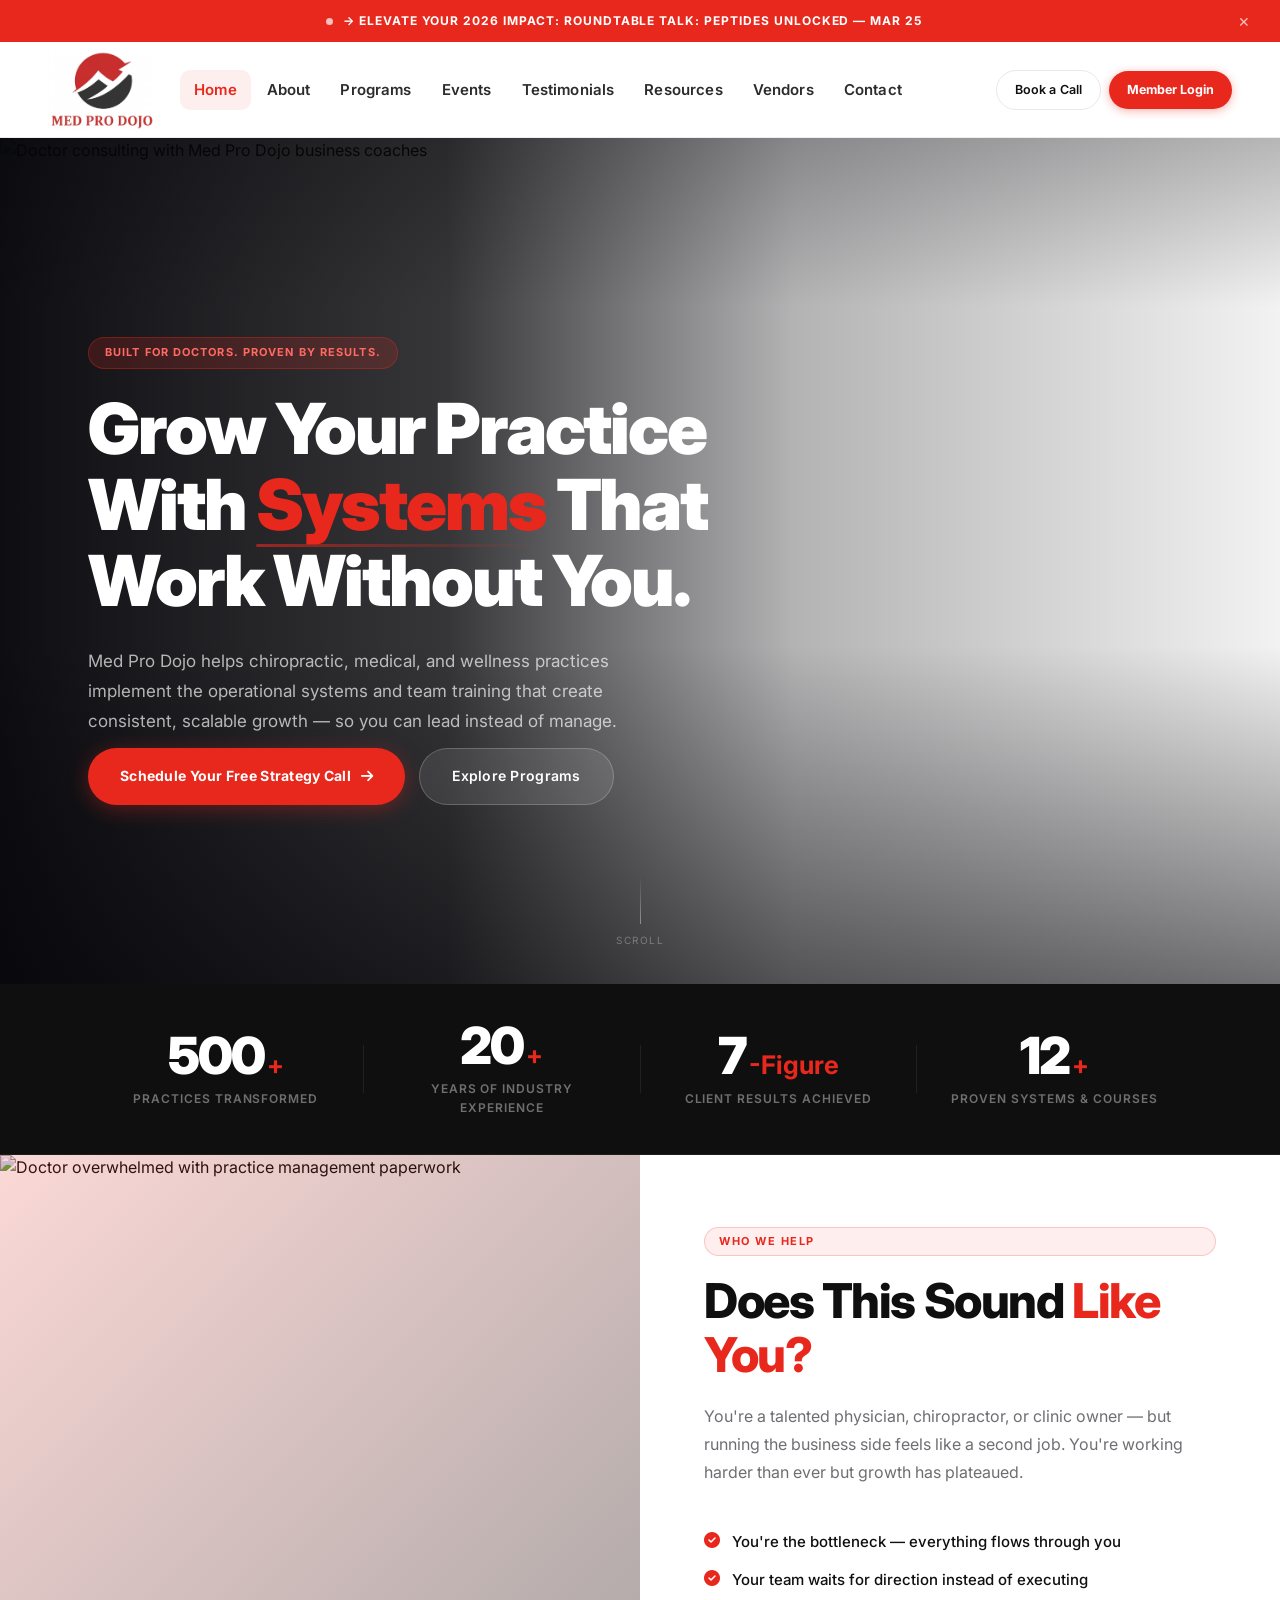
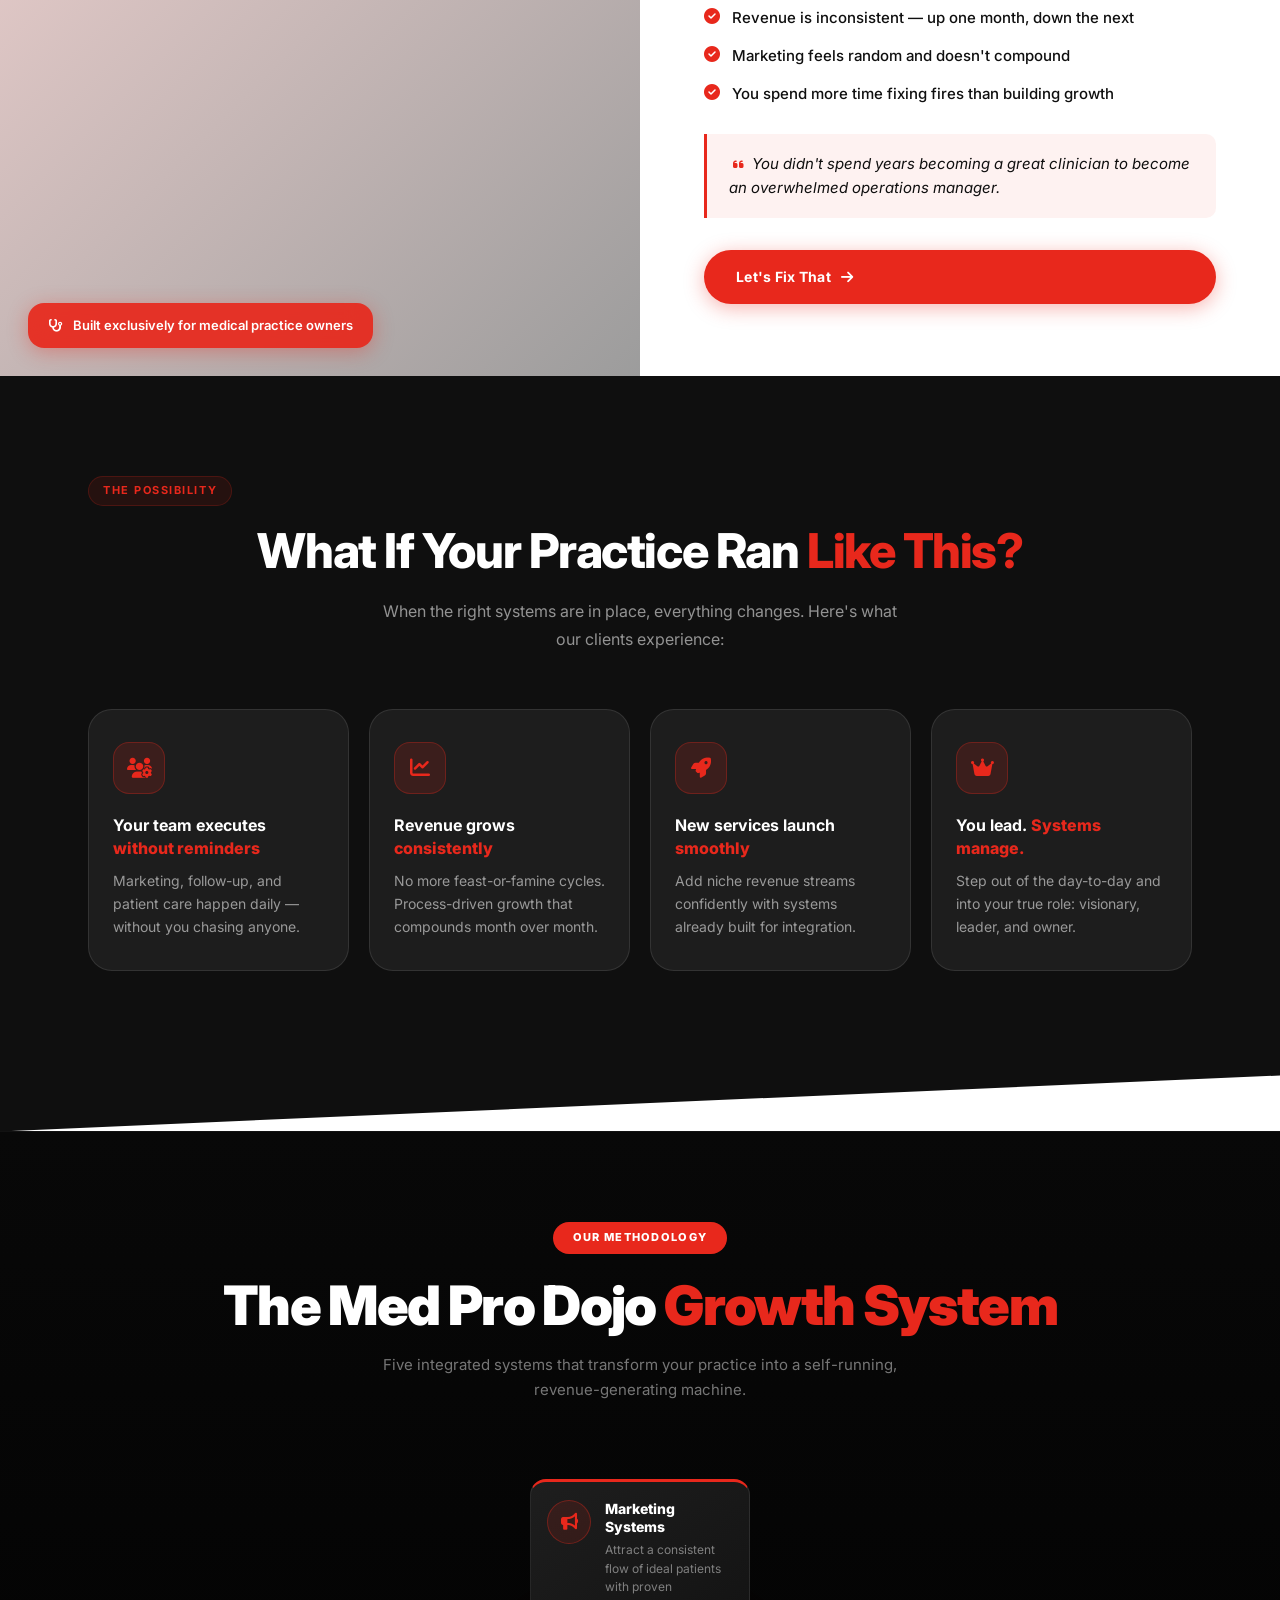
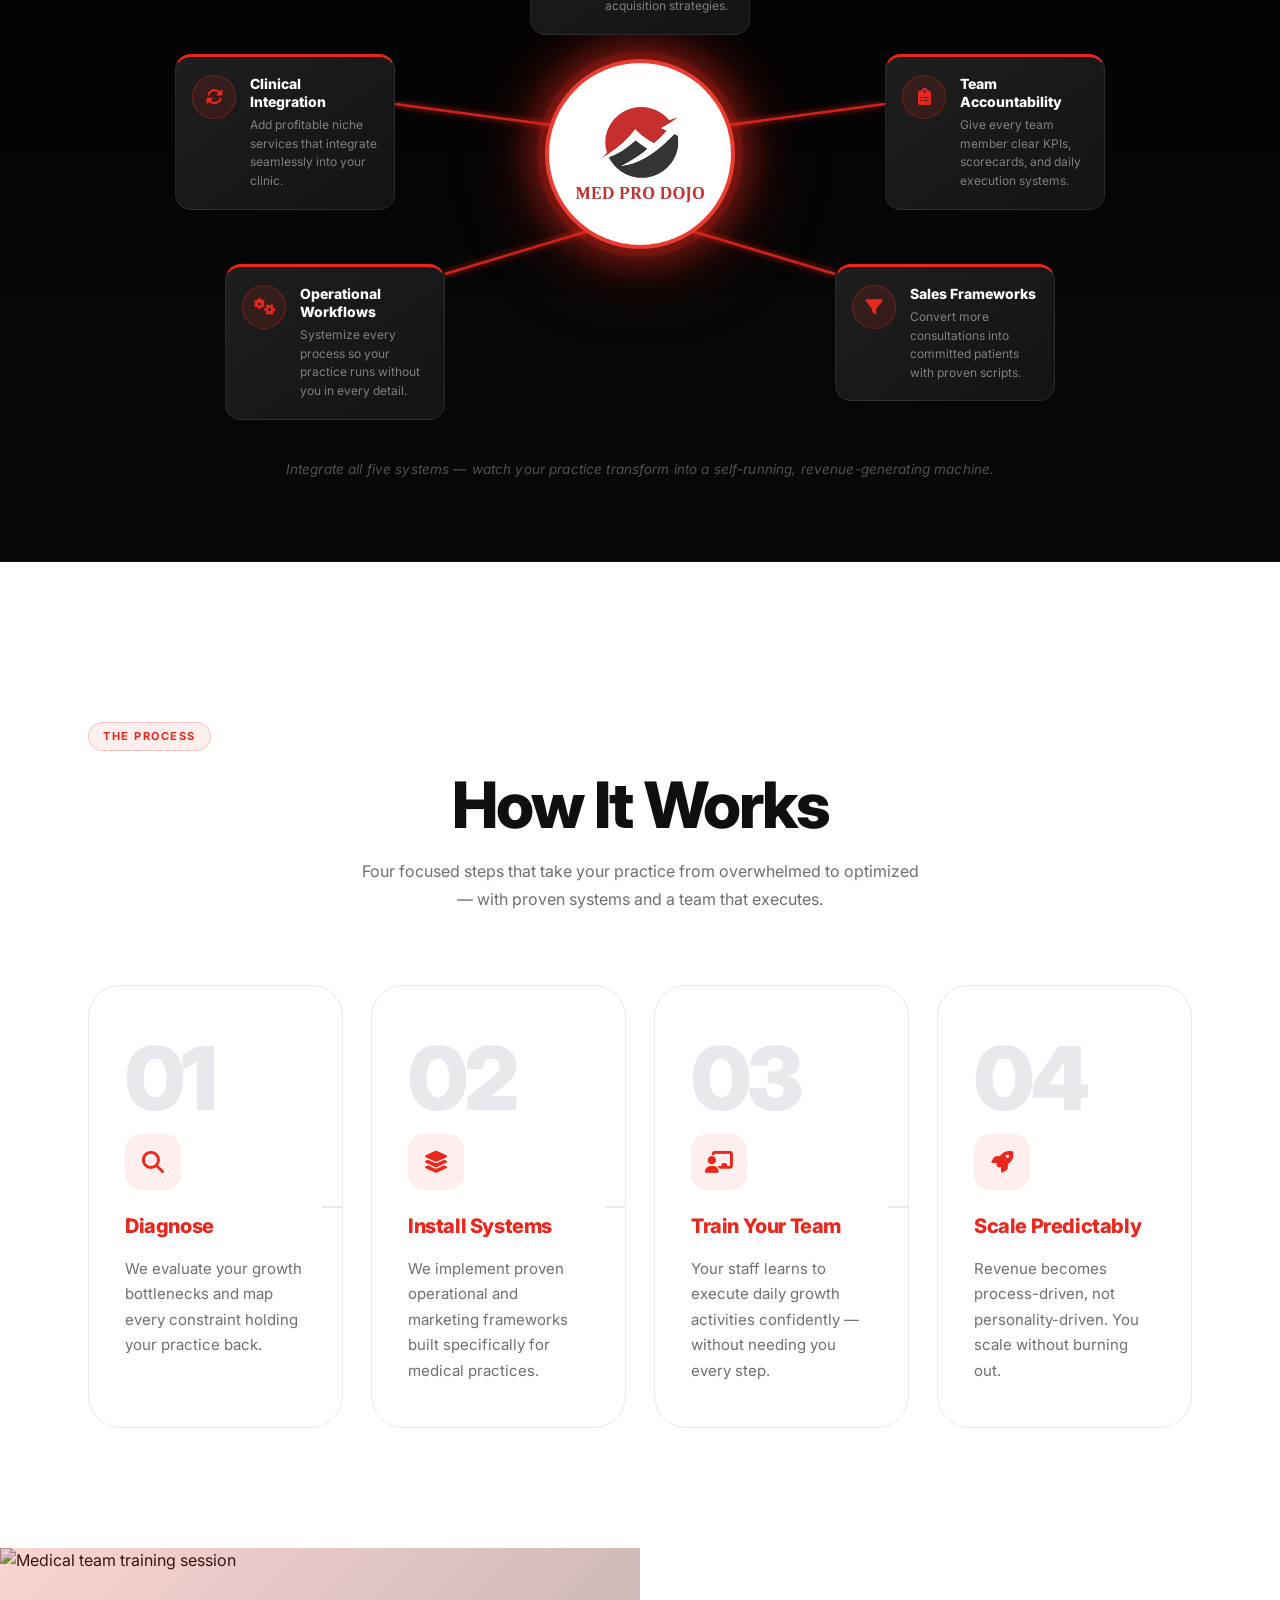
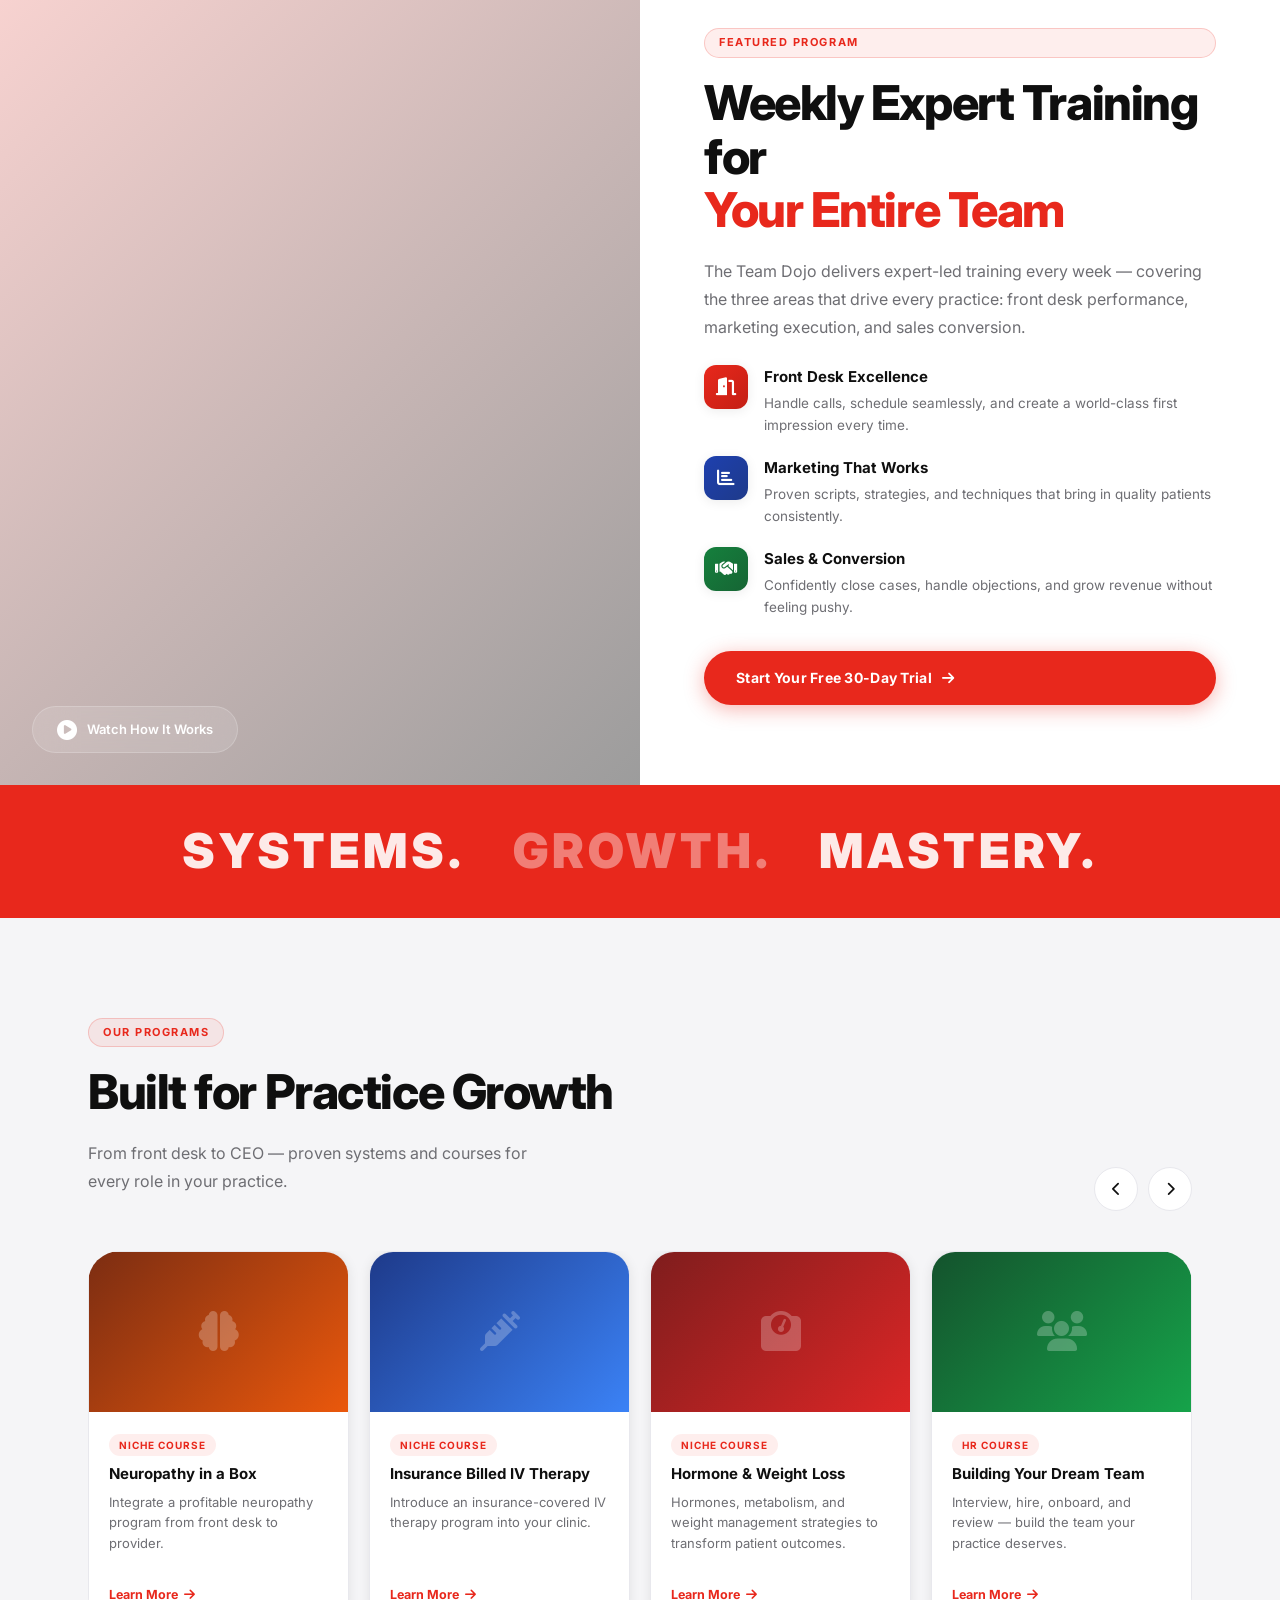
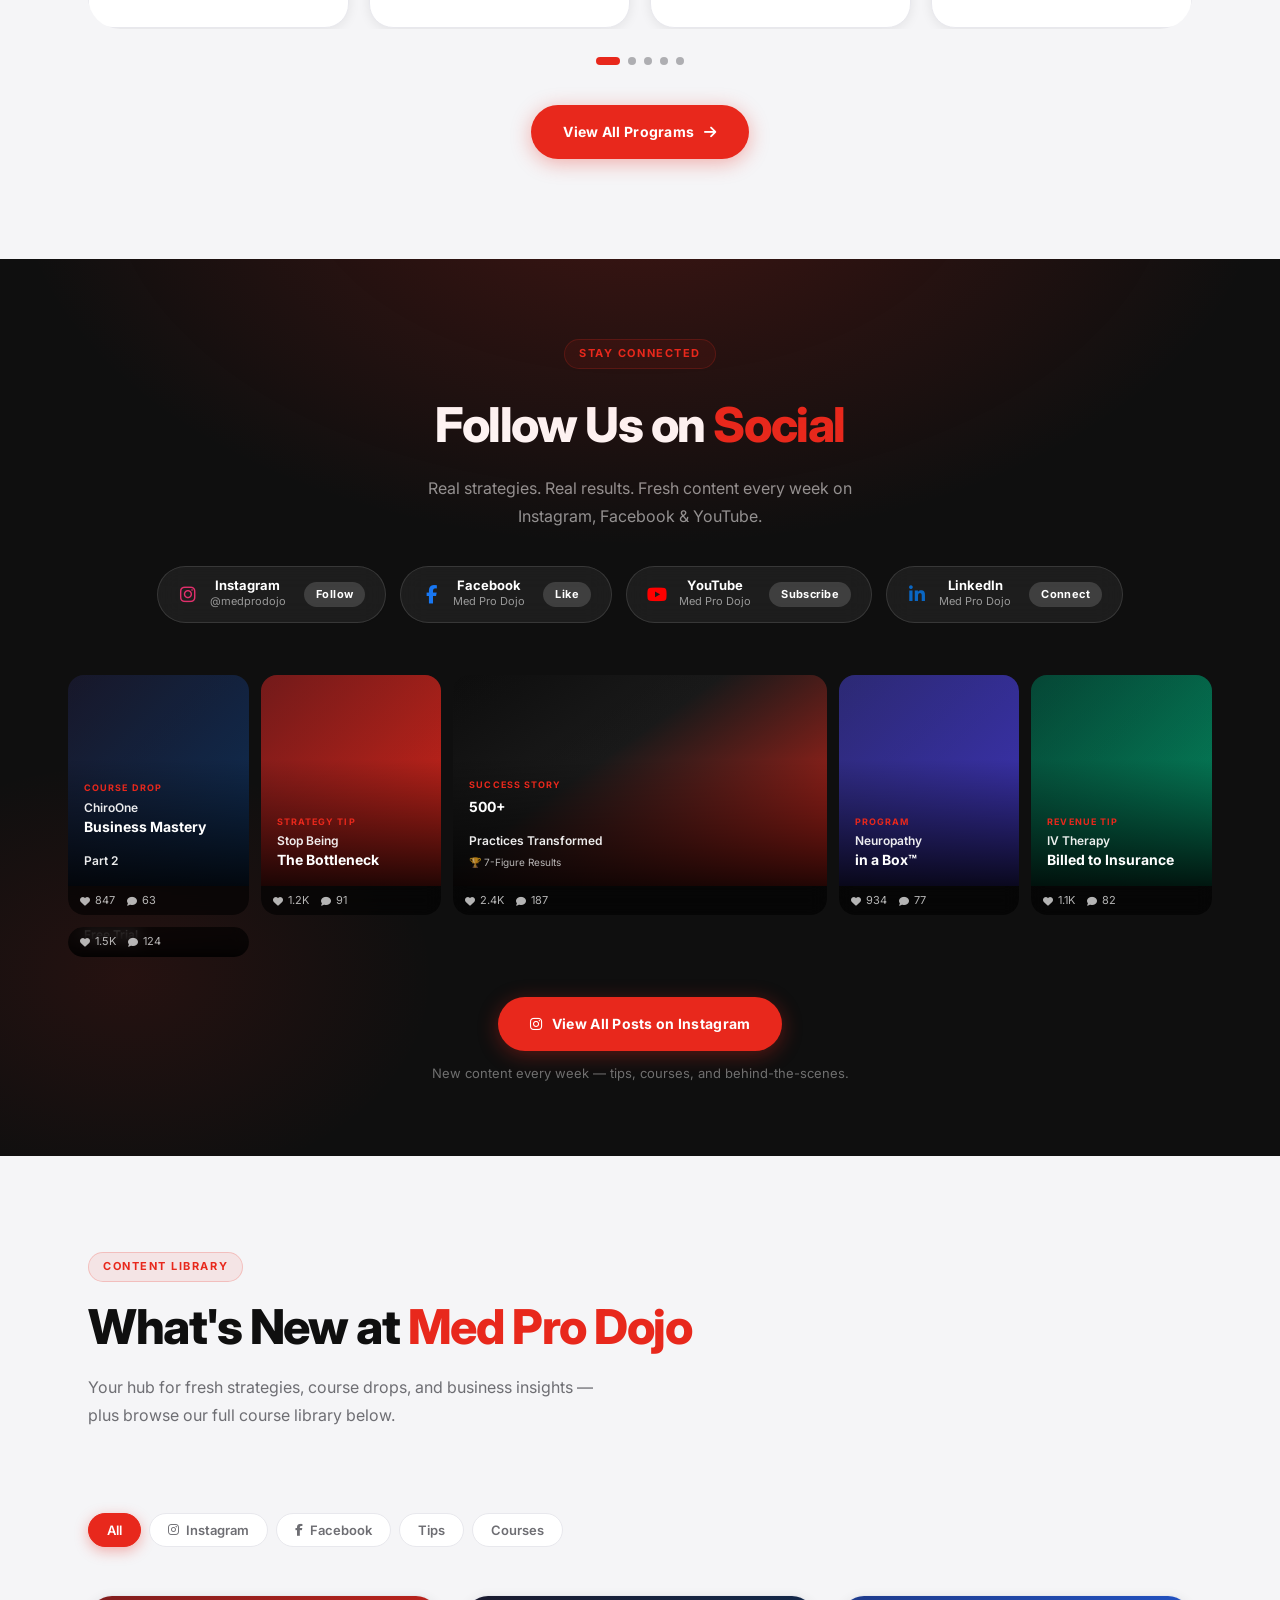
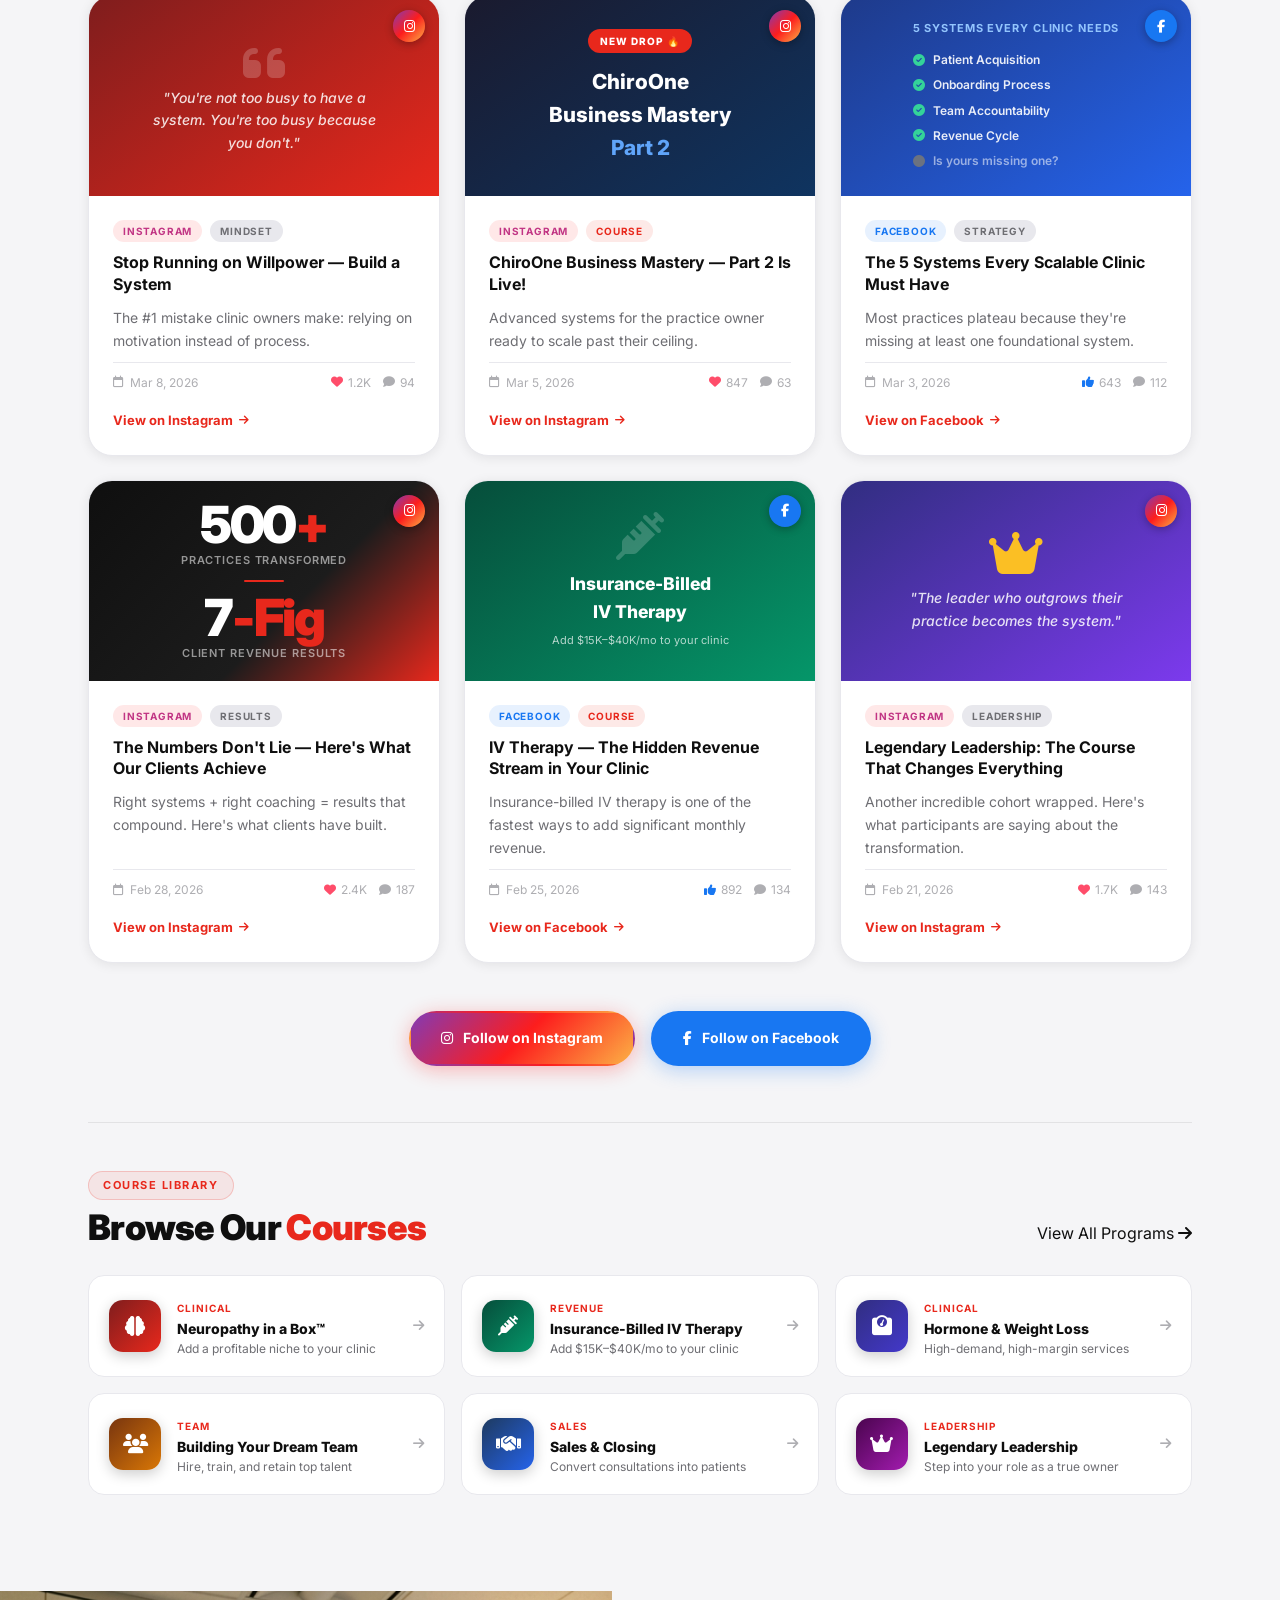
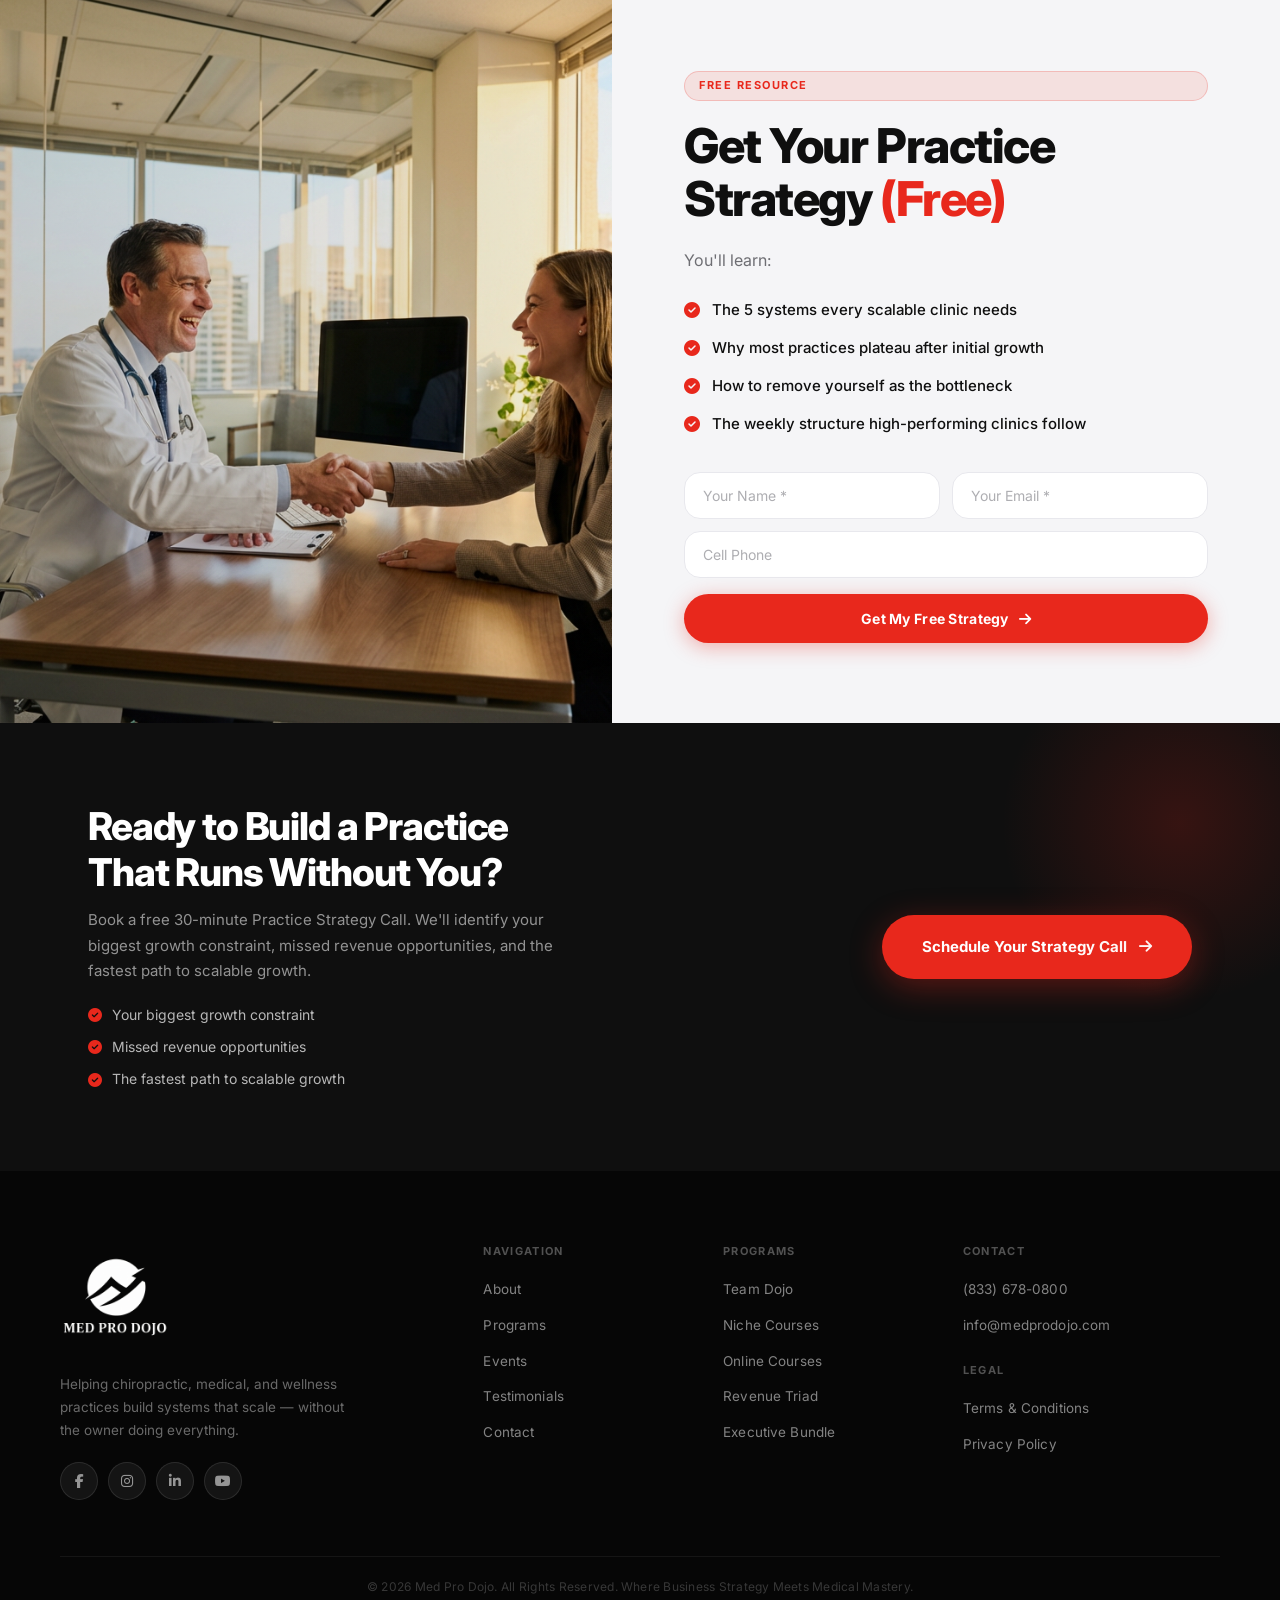
==== index.html @ c035f6b8 "Add files via upload" ====
<!DOCTYPE html>
<html lang="en">
<head>
  <meta charset="UTF-8" />
  <meta name="viewport" content="width=device-width, initial-scale=1.0" />
  <title>Med Pro Dojo — Where Business Strategy Meets Medical Mastery</title>
  <link rel="stylesheet" href="css/style.css" />
  <link rel="preconnect" href="https://fonts.googleapis.com" />
  <link rel="preconnect" href="https://fonts.gstatic.com" crossorigin />
  <link href="https://fonts.googleapis.com/css2?family=Inter:ital,wght@0,300;0,400;0,500;0,600;0,700;0,800;0,900;1,400&display=swap" rel="stylesheet" />
  <link rel="stylesheet" href="https://cdn.jsdelivr.net/npm/@fortawesome/fontawesome-free@6.5.0/css/all.min.css" />
</head>
<body>

  <!-- ANNOUNCEMENT BAR -->
  <div class="announce-bar" id="announceBar">
    <div class="announce-inner">
      <span class="announce-dot"></span>
      <a href="events.html">→ ELEVATE YOUR 2026 IMPACT: ROUNDTABLE TALK: PEPTIDES UNLOCKED — MAR 25</a>
    </div>
    <button class="announce-close" id="announceClose">✕</button>
  </div>

  <!-- NAVBAR -->
  <nav class="navbar" id="navbar">
    <div class="nav-wrap">
      <a href="index.html" class="nav-logo">
        <img src="images/logo-official.png" alt="Med Pro Dojo" class="logo-img-nav" />
      </a>
      <div class="nav-links" id="navLinks">
        <a href="index.html" class="nav-link active">Home</a>
        <a href="about.html" class="nav-link">About</a>
        <a href="programs.html" class="nav-link">Programs</a>
        <a href="events.html" class="nav-link">Events</a>
        <a href="testimonials.html" class="nav-link">Testimonials</a>
        <a href="resources.html" class="nav-link">Resources</a>
        <a href="vendors.html" class="nav-link">Vendors</a>
        <a href="contact.html" class="nav-link">Contact</a>
      </div>
      <div class="nav-ctas">
        <a href="contact.html" class="nav-btn-ghost">Book a Call</a>
        <a href="#member-login" class="nav-btn-red">Member Login</a>
        <button class="burger" id="burger"><span></span><span></span><span></span></button>
      </div>
    </div>
  </nav>

  <!-- ═══════════════════════════════════════
       1. HERO
  ════════════════════════════════════════ -->
  <section class="hero" id="hero">
    <div class="hero-media">
      <img src="images/hero-final-v1.jpg" alt="Doctor consulting with Med Pro Dojo business coaches" class="hero-img" />
      <div class="hero-tint"></div>
    </div>
    <div class="hero-body">
      <div class="hero-eyebrow">
        <span class="pill pill-red">Built for Doctors. Proven by Results.</span>
      </div>
      <h1 class="hero-h1">
        Grow Your Practice<br />
        With <span class="hero-stroke">Systems</span> That<br />
        Work Without You.
      </h1>
      <p class="hero-sub">
        Med Pro Dojo helps chiropractic, medical, and wellness practices implement the operational systems and team training that create consistent, scalable growth — so you can lead instead of manage.
      </p>
      <div class="hero-actions">
        <a href="contact.html" class="btn-primary-lg">Schedule Your Free Strategy Call <i class="fas fa-arrow-right"></i></a>
        <a href="programs.html" class="btn-ghost-lg">Explore Programs</a>
      </div>
    </div>
    <div class="hero-scroll"><div class="scroll-line"></div><span>Scroll</span></div>
  </section>

  <!-- ═══════════════════════════════════════
       2. STATS STRIP
  ════════════════════════════════════════ -->
  <div class="stats-strip">
    <div class="stats-inner">
      <div class="stat-item">
        <div class="stat-top"><span class="stat-num" data-count="500">0</span><span class="stat-plus">+</span></div>
        <span class="stat-label">Practices Transformed</span>
      </div>
      <div class="stat-divider"></div>
      <div class="stat-item">
        <div class="stat-top"><span class="stat-num" data-count="20">0</span><span class="stat-plus">+</span></div>
        <span class="stat-label">Years of Industry Experience</span>
      </div>
      <div class="stat-divider"></div>
      <div class="stat-item">
        <div class="stat-top"><span class="stat-num" data-count="7">0</span><span class="stat-plus">-Figure</span></div>
        <span class="stat-label">Client Results Achieved</span>
      </div>
      <div class="stat-divider"></div>
      <div class="stat-item">
        <div class="stat-top"><span class="stat-num" data-count="12">0</span><span class="stat-plus">+</span></div>
        <span class="stat-label">Proven Systems &amp; Courses</span>
      </div>
    </div>
  </div>

  <!-- ═══════════════════════════════════════
       3. WHO WE HELP — split image intro
  ════════════════════════════════════════ -->
  <section class="who-section" id="who">
    <div class="who-img">
      <img src="images/pain-points.jpg" alt="Doctor overwhelmed with practice management paperwork" />
      <div class="who-img-overlay"></div>
      <div class="who-img-badge reveal">
        <i class="fas fa-stethoscope"></i>
        <span>Built exclusively for medical practice owners</span>
      </div>
    </div>
    <div class="who-body">
      <div class="section-label dark">Who We Help</div>
      <h2 class="section-h2 text-dark">Does This Sound <span class="text-red">Like You?</span></h2>
      <p class="section-p text-gray">You're a talented physician, chiropractor, or clinic owner — but running the business side feels like a second job. You're working harder than ever but growth has plateaued.</p>

      <div class="who-checks">
        <div class="who-check reveal"><i class="fas fa-check-circle"></i><span>You're the bottleneck — everything flows through you</span></div>
        <div class="who-check reveal" style="--delay:.06s"><i class="fas fa-check-circle"></i><span>Your team waits for direction instead of executing</span></div>
        <div class="who-check reveal" style="--delay:.12s"><i class="fas fa-check-circle"></i><span>Revenue is inconsistent — up one month, down the next</span></div>
        <div class="who-check reveal" style="--delay:.18s"><i class="fas fa-check-circle"></i><span>Marketing feels random and doesn't compound</span></div>
        <div class="who-check reveal" style="--delay:.24s"><i class="fas fa-check-circle"></i><span>You spend more time fixing fires than building growth</span></div>
      </div>

      <div class="who-statement reveal" style="--delay:.3s">
        <i class="fas fa-quote-left"></i>
        You didn't spend years becoming a great clinician to become an overwhelmed operations manager.
      </div>

      <a href="contact.html" class="btn-primary-lg" style="margin-top:32px;display:inline-flex;">Let's Fix That <i class="fas fa-arrow-right"></i></a>
    </div>
  </section>

  <!-- ═══════════════════════════════════════
       4. IMAGINE IF — possibility
  ════════════════════════════════════════ -->
  <section class="section-dark angle-bottom" id="imagine">
    <div class="container">
      <div class="section-label">The Possibility</div>
      <h2 class="section-h2 text-white center-text">What If Your Practice Ran <span class="text-red">Like This?</span></h2>
      <p class="section-p text-muted center-text" style="max-width:540px;margin:0 auto 56px;">When the right systems are in place, everything changes. Here's what our clients experience:</p>

      <div class="imagine-grid">
        <div class="imagine-card reveal">
          <div class="imagine-card-icon"><i class="fas fa-users-cog"></i></div>
          <h3>Your team executes <strong>without reminders</strong></h3>
          <p>Marketing, follow-up, and patient care happen daily — without you chasing anyone.</p>
        </div>
        <div class="imagine-card reveal" style="--delay:.08s">
          <div class="imagine-card-icon"><i class="fas fa-chart-line"></i></div>
          <h3>Revenue grows <strong>consistently</strong></h3>
          <p>No more feast-or-famine cycles. Process-driven growth that compounds month over month.</p>
        </div>
        <div class="imagine-card reveal" style="--delay:.16s">
          <div class="imagine-card-icon"><i class="fas fa-rocket"></i></div>
          <h3>New services launch <strong>smoothly</strong></h3>
          <p>Add niche revenue streams confidently with systems already built for integration.</p>
        </div>
        <div class="imagine-card reveal" style="--delay:.24s">
          <div class="imagine-card-icon"><i class="fas fa-crown"></i></div>
          <h3>You lead. <strong>Systems manage.</strong></h3>
          <p>Step out of the day-to-day and into your true role: visionary, leader, and owner.</p>
        </div>
      </div>
    </div>
  </section>

  <!-- ═══════════════════════════════════════
       5. GROWTH SYSTEM — hub & spoke
  ════════════════════════════════════════ -->
  <section class="gsd-section" id="growth">
    <div class="container">

      <!-- Header -->
      <div class="gsd-header">
        <span class="gsd-badge">OUR METHODOLOGY</span>
        <h2 class="gsd-title">The Med Pro Dojo <span class="gsd-title-red">Growth System</span></h2>
        <p class="gsd-subtitle">Five integrated systems that transform your practice into a self-running, revenue-generating machine.</p>
      </div>

      <!-- Diagram -->
      <div class="gsd-diagram">

        <!-- SVG lines layer — drawn first so cards appear on top -->
        <svg class="gsd-lines" viewBox="0 0 900 560" preserveAspectRatio="xMidYMid meet" xmlns="http://www.w3.org/2000/svg">
          <defs>
            <filter id="gsd-glow">
              <feGaussianBlur stdDeviation="3" result="blur"/>
              <feMerge><feMergeNode in="blur"/><feMergeNode in="SourceGraphic"/></feMerge>
            </filter>
          </defs>
          <!--
            Hub center: (450, 295)  [hub top=200, size=190, center=200+95=295]
            Card centers (left+110, top+50):
              TOP:        340+110=450,  20+50=70   → top edge ≈ y=120
              LEFT:       -15+110=95,  195+50=245  → right edge ≈ x=205
              RIGHT:      695+110=805, 195+50=245  → left edge ≈ x=695
              BOT-LEFT:    35+110=145, 405+50=455  → right edge ≈ x=255
              BOT-RIGHT:  645+110=755, 405+50=455  → left edge ≈ x=645
          -->
          <!-- hub → top (from hub top edge to card bottom edge) -->
          <line x1="450" y1="200" x2="450" y2="120"  stroke="#E8281C" stroke-width="2.5" filter="url(#gsd-glow)" opacity="0.9"/>
          <!-- hub → left -->
          <line x1="390" y1="270" x2="205" y2="245" stroke="#E8281C" stroke-width="2.5" filter="url(#gsd-glow)" opacity="0.9"/>
          <!-- hub → right -->
          <line x1="510" y1="270" x2="695" y2="245" stroke="#E8281C" stroke-width="2.5" filter="url(#gsd-glow)" opacity="0.9"/>
          <!-- hub → bot-left -->
          <line x1="405" y1="370" x2="255" y2="415" stroke="#E8281C" stroke-width="2.5" filter="url(#gsd-glow)" opacity="0.9"/>
          <!-- hub → bot-right -->
          <line x1="495" y1="370" x2="645" y2="415" stroke="#E8281C" stroke-width="2.5" filter="url(#gsd-glow)" opacity="0.9"/>
        </svg>

        <!-- CENTER HUB -->
        <div class="gsd-hub">
          <div class="gsd-hub-outer-glow"></div>
          <div class="gsd-hub-ring"></div>
          <div class="gsd-hub-inner">
            <img src="images/logo-official.png" alt="Med Pro Dojo" class="gsd-hub-logo" />
          </div>
        </div>

        <!-- TOP — Marketing Systems -->
        <div class="gsd-card gsd-card--top">
          <div class="gsd-card-icon"><i class="fas fa-bullhorn"></i></div>
          <div class="gsd-card-text">
            <strong>Marketing Systems</strong>
            <p>Attract a consistent flow of ideal patients with proven acquisition strategies.</p>
          </div>
        </div>

        <!-- LEFT — Clinical Integration -->
        <div class="gsd-card gsd-card--left">
          <div class="gsd-card-icon"><i class="fas fa-sync-alt"></i></div>
          <div class="gsd-card-text">
            <strong>Clinical Integration</strong>
            <p>Add profitable niche services that integrate seamlessly into your clinic.</p>
          </div>
        </div>

        <!-- RIGHT — Team Accountability -->
        <div class="gsd-card gsd-card--right">
          <div class="gsd-card-icon"><i class="fas fa-clipboard-list"></i></div>
          <div class="gsd-card-text">
            <strong>Team Accountability</strong>
            <p>Give every team member clear KPIs, scorecards, and daily execution systems.</p>
          </div>
        </div>

        <!-- BOTTOM-LEFT — Operational Workflows -->
        <div class="gsd-card gsd-card--bot-left">
          <div class="gsd-card-icon"><i class="fas fa-cogs"></i></div>
          <div class="gsd-card-text">
            <strong>Operational Workflows</strong>
            <p>Systemize every process so your practice runs without you in every detail.</p>
          </div>
        </div>

        <!-- BOTTOM-RIGHT — Sales Frameworks -->
        <div class="gsd-card gsd-card--bot-right">
          <div class="gsd-card-icon"><i class="fas fa-filter"></i></div>
          <div class="gsd-card-text">
            <strong>Sales Frameworks</strong>
            <p>Convert more consultations into committed patients with proven scripts.</p>
          </div>
        </div>

      </div><!-- /.gsd-diagram -->

      <p class="gsd-footnote"><em>Integrate all five systems — watch your practice transform into a self-running, revenue-generating machine.</em></p>

    </div>
  </section>

  <!-- ═══════════════════════════════════════
       6. HOW IT WORKS — 4 steps
  ════════════════════════════════════════ -->
  <section class="section-white angle-top" id="how">
    <div class="container">
      <div class="section-label dark center-text">The Process</div>
      <h2 class="section-h2 text-dark center-text" style="font-size:clamp(2.8rem,5vw,4rem);margin-bottom:16px;">How It Works</h2>
      <p class="section-p text-gray center-text" style="max-width:560px;margin:0 auto 72px;">Four focused steps that take your practice from overwhelmed to optimized — with proven systems and a team that executes.</p>
      <div class="steps-row">
        <div class="step-card reveal">
          <div class="step-num">01</div>
          <div class="step-icon"><i class="fas fa-search"></i></div>
          <h3><span class="text-red">Diagnose</span></h3>
          <p>We evaluate your growth bottlenecks and map every constraint holding your practice back.</p>
          <div class="step-line"></div>
        </div>
        <div class="step-card reveal" style="--delay:.1s">
          <div class="step-num">02</div>
          <div class="step-icon"><i class="fas fa-layer-group"></i></div>
          <h3><span class="text-red">Install Systems</span></h3>
          <p>We implement proven operational and marketing frameworks built specifically for medical practices.</p>
          <div class="step-line"></div>
        </div>
        <div class="step-card reveal" style="--delay:.2s">
          <div class="step-num">03</div>
          <div class="step-icon"><i class="fas fa-chalkboard-teacher"></i></div>
          <h3><span class="text-red">Train Your Team</span></h3>
          <p>Your staff learns to execute daily growth activities confidently — without needing you every step.</p>
          <div class="step-line"></div>
        </div>
        <div class="step-card reveal" style="--delay:.3s">
          <div class="step-num">04</div>
          <div class="step-icon"><i class="fas fa-rocket"></i></div>
          <h3><span class="text-red">Scale Predictably</span></h3>
          <p>Revenue becomes process-driven, not personality-driven. You scale without burning out.</p>
        </div>
      </div>
    </div>
  </section>

  <!-- ═══════════════════════════════════════
       7. TEAM DOJO — featured program
  ════════════════════════════════════════ -->
  <section class="split-section" id="team-dojo">
    <div class="split-img">
      <img src="https://images.unsplash.com/photo-1588196749597-9ff075ee6b5b?w=900&q=80&auto=format&fit=crop" alt="Medical team training session" />
      <div class="split-img-overlay"></div>
      <div class="split-img-badge">
        <i class="fas fa-play-circle"></i>
        <span>Watch How It Works</span>
      </div>
    </div>
    <div class="split-body">
      <div class="section-label dark">Featured Program</div>
      <h2 class="section-h2 text-dark">Weekly Expert Training for<br /><span class="text-red">Your Entire Team</span></h2>
      <p class="section-p text-gray">The Team Dojo delivers expert-led training every week — covering the three areas that drive every practice: front desk performance, marketing execution, and sales conversion.</p>
      <div class="dojo-features">
        <div class="dojo-feat reveal">
          <div class="dojo-feat-icon" style="background:linear-gradient(135deg,#E8281C,#C41F14)"><i class="fas fa-door-open"></i></div>
          <div><strong>Front Desk Excellence</strong><p>Handle calls, schedule seamlessly, and create a world-class first impression every time.</p></div>
        </div>
        <div class="dojo-feat reveal" style="--delay:.1s">
          <div class="dojo-feat-icon" style="background:linear-gradient(135deg,#1e40af,#1e3a8a)"><i class="fas fa-chart-bar"></i></div>
          <div><strong>Marketing That Works</strong><p>Proven scripts, strategies, and techniques that bring in quality patients consistently.</p></div>
        </div>
        <div class="dojo-feat reveal" style="--delay:.2s">
          <div class="dojo-feat-icon" style="background:linear-gradient(135deg,#15803d,#166534)"><i class="fas fa-handshake"></i></div>
          <div><strong>Sales &amp; Conversion</strong><p>Confidently close cases, handle objections, and grow revenue without feeling pushy.</p></div>
        </div>
      </div>
      <a href="programs.html" class="btn-primary-lg" style="margin-top:32px;display:inline-flex;">Start Your Free 30-Day Trial <i class="fas fa-arrow-right"></i></a>
    </div>
  </section>

  <!-- ═══════════════════════════════════════
       8. BOLD STRIP
  ════════════════════════════════════════ -->
  <div class="bold-strip">
    <div class="bold-strip-inner">
      <span>SYSTEMS.</span><span class="text-red">GROWTH.</span><span>MASTERY.</span>
    </div>
  </div>

  <!-- ═══════════════════════════════════════
       9. COURSE CAROUSEL
  ════════════════════════════════════════ -->
  <section class="section-light" id="courses-preview">
    <div class="container">
      <div class="section-label dark">Our Programs</div>
      <div class="carousel-header">
        <div>
          <h2 class="section-h2 text-dark">Built for Practice Growth</h2>
          <p class="section-p text-gray" style="max-width:480px">From front desk to CEO — proven systems and courses for every role in your practice.</p>
        </div>
        <div class="carousel-nav">
          <button class="carousel-btn" id="carouselPrev"><i class="fas fa-chevron-left"></i></button>
          <button class="carousel-btn" id="carouselNext"><i class="fas fa-chevron-right"></i></button>
        </div>
      </div>
      <div class="carousel-track-wrap">
        <div class="carousel-track" id="carouselTrack">
          <div class="course-slide">
            <div class="cs-img" style="background:linear-gradient(135deg,#7c2d12,#ea580c)"><div class="cs-img-inner"><i class="fas fa-brain"></i></div></div>
            <div class="cs-body"><span class="cs-tag">Niche Course</span><h3>Neuropathy in a Box</h3><p>Integrate a profitable neuropathy program from front desk to provider.</p><a href="programs.html" class="cs-link">Learn More <i class="fas fa-arrow-right"></i></a></div>
          </div>
          <div class="course-slide">
            <div class="cs-img" style="background:linear-gradient(135deg,#1e3a8a,#3b82f6)"><div class="cs-img-inner"><i class="fas fa-syringe"></i></div></div>
            <div class="cs-body"><span class="cs-tag">Niche Course</span><h3>Insurance Billed IV Therapy</h3><p>Introduce an insurance-covered IV therapy program into your clinic.</p><a href="programs.html" class="cs-link">Learn More <i class="fas fa-arrow-right"></i></a></div>
          </div>
          <div class="course-slide">
            <div class="cs-img" style="background:linear-gradient(135deg,#7f1d1d,#dc2626)"><div class="cs-img-inner"><i class="fas fa-weight"></i></div></div>
            <div class="cs-body"><span class="cs-tag">Niche Course</span><h3>Hormone &amp; Weight Loss</h3><p>Hormones, metabolism, and weight management strategies to transform patient outcomes.</p><a href="programs.html" class="cs-link">Learn More <i class="fas fa-arrow-right"></i></a></div>
          </div>
          <div class="course-slide">
            <div class="cs-img" style="background:linear-gradient(135deg,#14532d,#16a34a)"><div class="cs-img-inner"><i class="fas fa-users"></i></div></div>
            <div class="cs-body"><span class="cs-tag">HR Course</span><h3>Building Your Dream Team</h3><p>Interview, hire, onboard, and review — build the team your practice deserves.</p><a href="programs.html" class="cs-link">Learn More <i class="fas fa-arrow-right"></i></a></div>
          </div>
          <div class="course-slide">
            <div class="cs-img" style="background:linear-gradient(135deg,#1e1b4b,#4338ca)"><div class="cs-img-inner"><i class="fas fa-funnel-dollar"></i></div></div>
            <div class="cs-body"><span class="cs-tag">Sales Course</span><h3>Sales &amp; Closing</h3><p>Dialogue scripting, objection handling, and sales psychology for case managers.</p><a href="programs.html" class="cs-link">Learn More <i class="fas fa-arrow-right"></i></a></div>
          </div>
          <div class="course-slide">
            <div class="cs-img" style="background:linear-gradient(135deg,#78350f,#d97706)"><div class="cs-img-inner"><i class="fas fa-bullhorn"></i></div></div>
            <div class="cs-body"><span class="cs-tag">Marketing Course</span><h3>The Marketer's Guide to Success</h3><p>Proven marketing techniques and strategies that go beyond just social media.</p><a href="programs.html" class="cs-link">Learn More <i class="fas fa-arrow-right"></i></a></div>
          </div>
          <div class="course-slide">
            <div class="cs-img" style="background:linear-gradient(135deg,#0f172a,#334155)"><div class="cs-img-inner"><i class="fas fa-crown"></i></div></div>
            <div class="cs-body"><span class="cs-tag">Leadership</span><h3>Legendary Leadership</h3><p>Build strong teams, streamline systems, and grow with next-level leadership skills.</p><a href="programs.html" class="cs-link">Learn More <i class="fas fa-arrow-right"></i></a></div>
          </div>
          <div class="course-slide">
            <div class="cs-img" style="background:linear-gradient(135deg,#065f46,#059669)"><div class="cs-img-inner"><i class="fas fa-file-invoice-dollar"></i></div></div>
            <div class="cs-body"><span class="cs-tag">Management</span><h3>Billing Management</h3><p>Master the revenue cycle, navigate insurance, and stop costly billing mistakes.</p><a href="programs.html" class="cs-link">Learn More <i class="fas fa-arrow-right"></i></a></div>
          </div>
        </div>
      </div>
      <div class="carousel-dots" id="carouselDots"></div>
      <div style="text-align:center;margin-top:40px;">
        <a href="programs.html" class="btn-primary-lg">View All Programs <i class="fas fa-arrow-right"></i></a>
      </div>
    </div>
  </section>

  <!-- ═══════════════════════════════════════
       10. SOCIAL HUB
  ════════════════════════════════════════ -->
  <section class="social-hub" id="social-hub">
    <div class="social-hub-inner">
      <div class="social-hub-head">
        <div class="section-label dark">Stay Connected</div>
        <h2 class="social-hub-title">Follow Us on <span class="text-red">Social</span></h2>
        <p class="social-hub-sub">Real strategies. Real results. Fresh content every week on Instagram, Facebook &amp; YouTube.</p>
        <div class="social-platform-badges">
          <a href="https://www.instagram.com/medprodojo/" target="_blank" rel="noopener" class="spb spb-ig">
            <i class="fab fa-instagram"></i>
            <div class="spb-info"><span class="spb-name">Instagram</span><span class="spb-handle">@medprodojo</span></div>
            <span class="spb-cta">Follow</span>
          </a>
          <a href="https://www.facebook.com/medprodojo" target="_blank" rel="noopener" class="spb spb-fb">
            <i class="fab fa-facebook-f"></i>
            <div class="spb-info"><span class="spb-name">Facebook</span><span class="spb-handle">Med Pro Dojo</span></div>
            <span class="spb-cta">Like</span>
          </a>
          <a href="https://www.youtube.com/@medprodojo" target="_blank" rel="noopener" class="spb spb-yt">
            <i class="fab fa-youtube"></i>
            <div class="spb-info"><span class="spb-name">YouTube</span><span class="spb-handle">Med Pro Dojo</span></div>
            <span class="spb-cta">Subscribe</span>
          </a>
          <a href="https://www.linkedin.com/company/medprodojo" target="_blank" rel="noopener" class="spb spb-li">
            <i class="fab fa-linkedin-in"></i>
            <div class="spb-info"><span class="spb-name">LinkedIn</span><span class="spb-handle">Med Pro Dojo</span></div>
            <span class="spb-cta">Connect</span>
          </a>
        </div>
      </div>
      <div class="ig-preview-grid">
        <a href="https://www.instagram.com/medprodojo/" target="_blank" rel="noopener" class="ig-tile" data-caption="ChiroOne Business Mastery Part 2 is here!">
          <div class="ig-tile-img" style="background:linear-gradient(135deg,#1a1a2e,#0f3460)">
            <div class="ig-tile-overlay"><div class="ig-tile-content"><span class="ig-tile-tag">COURSE DROP</span><p>ChiroOne<br/><strong>Business Mastery</strong><br/>Part 2</p></div></div>
          </div>
          <div class="ig-tile-meta"><span><i class="fas fa-heart"></i> 847</span><span><i class="fas fa-comment"></i> 63</span></div>
        </a>
        <a href="https://www.instagram.com/medprodojo/" target="_blank" rel="noopener" class="ig-tile" data-caption="Stop being the bottleneck in your practice.">
          <div class="ig-tile-img" style="background:linear-gradient(135deg,#7f1d1d,#E8281C)">
            <div class="ig-tile-overlay"><div class="ig-tile-content"><span class="ig-tile-tag">STRATEGY TIP</span><p>Stop Being<br/><strong>The Bottleneck</strong></p></div></div>
          </div>
          <div class="ig-tile-meta"><span><i class="fas fa-heart"></i> 1.2K</span><span><i class="fas fa-comment"></i> 91</span></div>
        </a>
        <a href="https://www.instagram.com/medprodojo/" target="_blank" rel="noopener" class="ig-tile ig-tile-featured" data-caption="500+ practices transformed. Is yours next?">
          <div class="ig-tile-img" style="background:linear-gradient(145deg,#0f0f0f,#1c1c1c 40%,#E8281C)">
            <div class="ig-tile-overlay"><div class="ig-tile-content"><span class="ig-tile-tag">SUCCESS STORY</span><p><strong>500+</strong><br/>Practices Transformed</p><span class="ig-tile-stat">🏆 7-Figure Results</span></div></div>
          </div>
          <div class="ig-tile-meta"><span><i class="fas fa-heart"></i> 2.4K</span><span><i class="fas fa-comment"></i> 187</span></div>
        </a>
        <a href="https://www.instagram.com/medprodojo/" target="_blank" rel="noopener" class="ig-tile" data-caption="Neuropathy in a Box — add a profitable niche to your clinic.">
          <div class="ig-tile-img" style="background:linear-gradient(135deg,#312e81,#4338ca)">
            <div class="ig-tile-overlay"><div class="ig-tile-content"><span class="ig-tile-tag">PROGRAM</span><p>Neuropathy<br/><strong>in a Box™</strong></p></div></div>
          </div>
          <div class="ig-tile-meta"><span><i class="fas fa-heart"></i> 934</span><span><i class="fas fa-comment"></i> 77</span></div>
        </a>
        <a href="https://www.instagram.com/medprodojo/" target="_blank" rel="noopener" class="ig-tile" data-caption="Insurance-billed IV therapy: the revenue stream most clinics are missing.">
          <div class="ig-tile-img" style="background:linear-gradient(135deg,#064e3b,#059669)">
            <div class="ig-tile-overlay"><div class="ig-tile-content"><span class="ig-tile-tag">REVENUE TIP</span><p>IV Therapy<br/><strong>Billed to Insurance</strong></p></div></div>
          </div>
          <div class="ig-tile-meta"><span><i class="fas fa-heart"></i> 1.1K</span><span><i class="fas fa-comment"></i> 82</span></div>
        </a>
        <a href="https://www.instagram.com/medprodojo/" target="_blank" rel="noopener" class="ig-tile" data-caption="The Team Dojo — free 30-day trial for your entire clinic.">
          <div class="ig-tile-img" style="background:linear-gradient(135deg,#78350f,#d97706)">
            <div class="ig-tile-overlay"><div class="ig-tile-content"><span class="ig-tile-tag">TEAM DOJO</span><p><strong>30-Day</strong><br/>Free Trial</p></div></div>
          </div>
          <div class="ig-tile-meta"><span><i class="fas fa-heart"></i> 1.5K</span><span><i class="fas fa-comment"></i> 124</span></div>
        </a>
      </div>
      <div class="social-hub-footer">
        <a href="https://www.instagram.com/medprodojo/" target="_blank" rel="noopener" class="btn-primary-lg"><i class="fab fa-instagram"></i> View All Posts on Instagram</a>
        <p class="social-hub-note">New content every week — tips, courses, and behind-the-scenes.</p>
      </div>
    </div>
  </section>

  <!-- ═══════════════════════════════════════
       11. WHAT'S NEW FEED
  ════════════════════════════════════════ -->
  <section class="whats-new" id="whats-new">
    <div class="container">
      <div class="wn-header">
        <div>
          <div class="section-label dark">Content Library</div>
          <h2 class="section-h2 text-dark">What's New at <span class="text-red">Med Pro Dojo</span></h2>
          <p class="section-p text-gray" style="max-width:520px">Your hub for fresh strategies, course drops, and business insights — plus browse our full course library below.</p>
        </div>
        <div class="wn-tabs">
          <button class="wn-tab active" data-filter="all">All</button>
          <button class="wn-tab" data-filter="instagram"><i class="fab fa-instagram"></i> Instagram</button>
          <button class="wn-tab" data-filter="facebook"><i class="fab fa-facebook-f"></i> Facebook</button>
          <button class="wn-tab" data-filter="tip">Tips</button>
          <button class="wn-tab" data-filter="course">Courses</button>
        </div>
      </div>
      <div class="wn-grid" id="wnGrid">
        <article class="wn-card reveal" data-type="instagram tip">
          <div class="wn-card-img" style="background:linear-gradient(145deg,#7f1d1d,#E8281C)">
            <div class="wn-card-img-inner"><i class="fas fa-quote-left wn-big-icon"></i><p class="wn-quote">"You're not too busy to have a system. You're too busy <em>because</em> you don't."</p></div>
            <div class="wn-card-platform wn-ig"><i class="fab fa-instagram"></i></div>
          </div>
          <div class="wn-card-body">
            <div class="wn-card-tags"><span class="wn-tag wn-tag-ig">Instagram</span><span class="wn-tag">Mindset</span></div>
            <h3>Stop Running on Willpower — Build a System</h3>
            <p>The #1 mistake clinic owners make: relying on motivation instead of process.</p>
            <div class="wn-card-meta"><span class="wn-meta-date"><i class="far fa-calendar"></i> Mar 8, 2026</span><div class="wn-meta-engage"><span><i class="fas fa-heart"></i> 1.2K</span><span><i class="fas fa-comment"></i> 94</span></div></div>
            <a href="https://www.instagram.com/medprodojo/" target="_blank" rel="noopener" class="wn-read-more">View on Instagram <i class="fas fa-arrow-right"></i></a>
          </div>
        </article>
        <article class="wn-card reveal" data-type="instagram course" style="--delay:.06s">
          <div class="wn-card-img" style="background:linear-gradient(145deg,#1a1a2e,#0f3460)">
            <div class="wn-card-img-inner"><span class="wn-new-badge">NEW DROP 🔥</span><h4 style="color:#fff;font-size:1.3rem;font-weight:800;margin-top:12px">ChiroOne<br/>Business Mastery<br/><span style="color:#60a5fa">Part 2</span></h4></div>
            <div class="wn-card-platform wn-ig"><i class="fab fa-instagram"></i></div>
          </div>
          <div class="wn-card-body">
            <div class="wn-card-tags"><span class="wn-tag wn-tag-ig">Instagram</span><span class="wn-tag wn-tag-course">Course</span></div>
            <h3>ChiroOne Business Mastery — Part 2 Is Live!</h3>
            <p>Advanced systems for the practice owner ready to scale past their ceiling.</p>
            <div class="wn-card-meta"><span class="wn-meta-date"><i class="far fa-calendar"></i> Mar 5, 2026</span><div class="wn-meta-engage"><span><i class="fas fa-heart"></i> 847</span><span><i class="fas fa-comment"></i> 63</span></div></div>
            <a href="https://www.instagram.com/medprodojo/" target="_blank" rel="noopener" class="wn-read-more">View on Instagram <i class="fas fa-arrow-right"></i></a>
          </div>
        </article>
        <article class="wn-card reveal" data-type="facebook tip" style="--delay:.12s">
          <div class="wn-card-img" style="background:linear-gradient(145deg,#1e3a8a,#2563eb)">
            <div class="wn-card-img-inner"><div class="wn-checklist"><p style="color:#93c5fd;font-size:11px;font-weight:700;letter-spacing:.08em;margin-bottom:10px">5 SYSTEMS EVERY CLINIC NEEDS</p><div class="wn-check-item"><i class="fas fa-check-circle" style="color:#34d399"></i><span>Patient Acquisition</span></div><div class="wn-check-item"><i class="fas fa-check-circle" style="color:#34d399"></i><span>Onboarding Process</span></div><div class="wn-check-item"><i class="fas fa-check-circle" style="color:#34d399"></i><span>Team Accountability</span></div><div class="wn-check-item"><i class="fas fa-check-circle" style="color:#34d399"></i><span>Revenue Cycle</span></div><div class="wn-check-item"><i class="fas fa-circle" style="color:#6b7280"></i><span style="opacity:0.6">Is yours missing one?</span></div></div></div>
            <div class="wn-card-platform wn-fb"><i class="fab fa-facebook-f"></i></div>
          </div>
          <div class="wn-card-body">
            <div class="wn-card-tags"><span class="wn-tag wn-tag-fb">Facebook</span><span class="wn-tag">Strategy</span></div>
            <h3>The 5 Systems Every Scalable Clinic Must Have</h3>
            <p>Most practices plateau because they're missing at least one foundational system.</p>
            <div class="wn-card-meta"><span class="wn-meta-date"><i class="far fa-calendar"></i> Mar 3, 2026</span><div class="wn-meta-engage"><span><i class="fas fa-thumbs-up"></i> 643</span><span><i class="fas fa-comment"></i> 112</span></div></div>
            <a href="https://www.facebook.com/medprodojo" target="_blank" rel="noopener" class="wn-read-more">View on Facebook <i class="fas fa-arrow-right"></i></a>
          </div>
        </article>
        <article class="wn-card reveal" data-type="instagram tip" style="--delay:.04s">
          <div class="wn-card-img" style="background:linear-gradient(135deg,#0f0f0f,#1c1c1c 60%,#E8281C)">
            <div class="wn-card-img-inner"><div class="wn-stat-display"><span class="wn-big-num">500<span class="text-red">+</span></span><span class="wn-big-label">Practices Transformed</span><div class="wn-stat-divider"></div><span class="wn-big-num">7<span class="text-red">-Fig</span></span><span class="wn-big-label">Client Revenue Results</span></div></div>
            <div class="wn-card-platform wn-ig"><i class="fab fa-instagram"></i></div>
          </div>
          <div class="wn-card-body">
            <div class="wn-card-tags"><span class="wn-tag wn-tag-ig">Instagram</span><span class="wn-tag">Results</span></div>
            <h3>The Numbers Don't Lie — Here's What Our Clients Achieve</h3>
            <p>Right systems + right coaching = results that compound. Here's what clients have built.</p>
            <div class="wn-card-meta"><span class="wn-meta-date"><i class="far fa-calendar"></i> Feb 28, 2026</span><div class="wn-meta-engage"><span><i class="fas fa-heart"></i> 2.4K</span><span><i class="fas fa-comment"></i> 187</span></div></div>
            <a href="https://www.instagram.com/medprodojo/" target="_blank" rel="noopener" class="wn-read-more">View on Instagram <i class="fas fa-arrow-right"></i></a>
          </div>
        </article>
        <article class="wn-card reveal" data-type="facebook course" style="--delay:.16s">
          <div class="wn-card-img" style="background:linear-gradient(145deg,#064e3b,#059669)">
            <div class="wn-card-img-inner"><i class="fas fa-syringe wn-big-icon"></i><h4 style="color:#fff;font-size:1.1rem;font-weight:800;margin-top:10px">Insurance-Billed<br/>IV Therapy</h4><p style="color:rgba(255,255,255,0.7);font-size:11px;margin-top:6px">Add $15K–$40K/mo to your clinic</p></div>
            <div class="wn-card-platform wn-fb"><i class="fab fa-facebook-f"></i></div>
          </div>
          <div class="wn-card-body">
            <div class="wn-card-tags"><span class="wn-tag wn-tag-fb">Facebook</span><span class="wn-tag wn-tag-course">Course</span></div>
            <h3>IV Therapy — The Hidden Revenue Stream in Your Clinic</h3>
            <p>Insurance-billed IV therapy is one of the fastest ways to add significant monthly revenue.</p>
            <div class="wn-card-meta"><span class="wn-meta-date"><i class="far fa-calendar"></i> Feb 25, 2026</span><div class="wn-meta-engage"><span><i class="fas fa-thumbs-up"></i> 892</span><span><i class="fas fa-comment"></i> 134</span></div></div>
            <a href="https://www.facebook.com/medprodojo" target="_blank" rel="noopener" class="wn-read-more">View on Facebook <i class="fas fa-arrow-right"></i></a>
          </div>
        </article>
        <article class="wn-card reveal" data-type="instagram tip" style="--delay:.2s">
          <div class="wn-card-img" style="background:linear-gradient(145deg,#312e81,#7c3aed)">
            <div class="wn-card-img-inner"><i class="fas fa-crown wn-big-icon" style="color:#fbbf24"></i><p class="wn-quote" style="margin-top:10px">"The leader who outgrows their practice <em>becomes</em> the system."</p></div>
            <div class="wn-card-platform wn-ig"><i class="fab fa-instagram"></i></div>
          </div>
          <div class="wn-card-body">
            <div class="wn-card-tags"><span class="wn-tag wn-tag-ig">Instagram</span><span class="wn-tag">Leadership</span></div>
            <h3>Legendary Leadership: The Course That Changes Everything</h3>
            <p>Another incredible cohort wrapped. Here's what participants are saying about the transformation.</p>
            <div class="wn-card-meta"><span class="wn-meta-date"><i class="far fa-calendar"></i> Feb 21, 2026</span><div class="wn-meta-engage"><span><i class="fas fa-heart"></i> 1.7K</span><span><i class="fas fa-comment"></i> 143</span></div></div>
            <a href="https://www.instagram.com/medprodojo/" target="_blank" rel="noopener" class="wn-read-more">View on Instagram <i class="fas fa-arrow-right"></i></a>
          </div>
        </article>
      </div>
      <div class="wn-footer">
        <a href="https://www.instagram.com/medprodojo/" target="_blank" rel="noopener" class="wn-social-pill wn-pill-ig"><i class="fab fa-instagram"></i> Follow on Instagram</a>
        <a href="https://www.facebook.com/medprodojo" target="_blank" rel="noopener" class="wn-social-pill wn-pill-fb"><i class="fab fa-facebook-f"></i> Follow on Facebook</a>
      </div>

      <!-- ── COURSES STRIP ── -->
      <div class="wn-courses-strip">
        <div class="wn-courses-header">
          <div>
            <span class="section-label dark" style="margin-bottom:8px;">Course Library</span>
            <h3 class="wn-courses-title">Browse Our <span class="text-red">Courses</span></h3>
          </div>
          <a href="programs.html" class="btn btn-outline" style="flex-shrink:0;">View All Programs <i class="fas fa-arrow-right"></i></a>
        </div>
        <div class="wn-courses-grid">
          <a href="programs.html" class="wn-course-card">
            <div class="wn-course-icon" style="background:linear-gradient(135deg,#7f1d1d,#E8281C);"><i class="fas fa-brain"></i></div>
            <div class="wn-course-info">
              <span class="wn-course-tag">Clinical</span>
              <strong>Neuropathy in a Box™</strong>
              <p>Add a profitable niche to your clinic</p>
            </div>
            <i class="fas fa-arrow-right wn-course-arrow"></i>
          </a>
          <a href="programs.html" class="wn-course-card">
            <div class="wn-course-icon" style="background:linear-gradient(135deg,#064e3b,#059669);"><i class="fas fa-syringe"></i></div>
            <div class="wn-course-info">
              <span class="wn-course-tag">Revenue</span>
              <strong>Insurance-Billed IV Therapy</strong>
              <p>Add $15K–$40K/mo to your clinic</p>
            </div>
            <i class="fas fa-arrow-right wn-course-arrow"></i>
          </a>
          <a href="programs.html" class="wn-course-card">
            <div class="wn-course-icon" style="background:linear-gradient(135deg,#312e81,#4338ca);"><i class="fas fa-weight"></i></div>
            <div class="wn-course-info">
              <span class="wn-course-tag">Clinical</span>
              <strong>Hormone &amp; Weight Loss</strong>
              <p>High-demand, high-margin services</p>
            </div>
            <i class="fas fa-arrow-right wn-course-arrow"></i>
          </a>
          <a href="programs.html" class="wn-course-card">
            <div class="wn-course-icon" style="background:linear-gradient(135deg,#78350f,#d97706);"><i class="fas fa-users"></i></div>
            <div class="wn-course-info">
              <span class="wn-course-tag">Team</span>
              <strong>Building Your Dream Team</strong>
              <p>Hire, train, and retain top talent</p>
            </div>
            <i class="fas fa-arrow-right wn-course-arrow"></i>
          </a>
          <a href="programs.html" class="wn-course-card">
            <div class="wn-course-icon" style="background:linear-gradient(135deg,#1e3a5f,#2563eb);"><i class="fas fa-handshake"></i></div>
            <div class="wn-course-info">
              <span class="wn-course-tag">Sales</span>
              <strong>Sales &amp; Closing</strong>
              <p>Convert consultations into patients</p>
            </div>
            <i class="fas fa-arrow-right wn-course-arrow"></i>
          </a>
          <a href="programs.html" class="wn-course-card">
            <div class="wn-course-icon" style="background:linear-gradient(135deg,#4a044e,#a21caf);"><i class="fas fa-crown"></i></div>
            <div class="wn-course-info">
              <span class="wn-course-tag">Leadership</span>
              <strong>Legendary Leadership</strong>
              <p>Step into your role as a true owner</p>
            </div>
            <i class="fas fa-arrow-right wn-course-arrow"></i>
          </a>
        </div>
      </div>

    </div>
  </section>

  <!-- ═══════════════════════════════════════
       12. FREE STRATEGY CTA
  ════════════════════════════════════════ -->
  <section class="free-section" id="free-strategy">
    <div class="free-left">
      <img src="images/free-strategy-doctor.jpg" alt="Excited doctor discussing practice strategy" />
      <div class="free-left-overlay"></div>
    </div>
    <div class="free-right">
      <div class="section-label">Free Resource</div>
      <h2 class="section-h2 text-dark">Get Your Practice<br />Strategy <span class="text-red">(Free)</span></h2>
      <p class="section-p text-gray" style="margin-bottom:24px;">You'll learn:</p>
      <ul class="free-list">
        <li><i class="fas fa-check-circle"></i>The 5 systems every scalable clinic needs</li>
        <li><i class="fas fa-check-circle"></i>Why most practices plateau after initial growth</li>
        <li><i class="fas fa-check-circle"></i>How to remove yourself as the bottleneck</li>
        <li><i class="fas fa-check-circle"></i>The weekly structure high-performing clinics follow</li>
      </ul>
      <form class="free-form" onsubmit="handleForm(event)">
        <div class="free-form-row">
          <input type="text" placeholder="Your Name *" required />
          <input type="email" placeholder="Your Email *" required />
        </div>
        <input type="tel" placeholder="Cell Phone" style="width:100%" />
        <button type="submit" class="btn-primary-lg" style="width:100%;justify-content:center;margin-top:4px;">
          Get My Free Strategy <i class="fas fa-arrow-right"></i>
        </button>
      </form>
    </div>
  </section>

  <!-- ═══════════════════════════════════════
       13. FINAL CTA BAND
  ════════════════════════════════════════ -->
  <section class="cta-band" id="cta">
    <div class="container cta-band-inner">
      <div>
        <h2 class="cta-band-h2">Ready to Build a Practice<br />That Runs Without You?</h2>
        <p class="cta-band-p">Book a free 30-minute Practice Strategy Call. We'll identify your biggest growth constraint, missed revenue opportunities, and the fastest path to scalable growth.</p>
        <ul class="cta-band-list">
          <li><i class="fas fa-check-circle"></i> Your biggest growth constraint</li>
          <li><i class="fas fa-check-circle"></i> Missed revenue opportunities</li>
          <li><i class="fas fa-check-circle"></i> The fastest path to scalable growth</li>
        </ul>
      </div>
      <a href="contact.html" class="cta-band-btn">Schedule Your Strategy Call <i class="fas fa-arrow-right"></i></a>
    </div>
  </section>

  <!-- FOOTER -->
  <footer class="footer">
    <div class="footer-top container">
      <div class="footer-brand-col">
        <div class="footer-logo">
          <img src="images/logo-white-official.png" alt="Med Pro Dojo" class="logo-img-footer" />
        </div>
        <p class="footer-brand-p">Helping chiropractic, medical, and wellness practices build systems that scale — without the owner doing everything.</p>
        <div class="social-row">
          <a href="https://www.facebook.com/medprodojo" target="_blank" rel="noopener" aria-label="Facebook"><i class="fab fa-facebook-f"></i></a>
          <a href="https://www.instagram.com/medprodojo/" target="_blank" rel="noopener" aria-label="Instagram"><i class="fab fa-instagram"></i></a>
          <a href="https://www.linkedin.com/company/medprodojo" target="_blank" rel="noopener" aria-label="LinkedIn"><i class="fab fa-linkedin-in"></i></a>
          <a href="https://www.youtube.com/@medprodojo" target="_blank" rel="noopener" aria-label="YouTube"><i class="fab fa-youtube"></i></a>
        </div>
      </div>
      <div class="footer-nav-col">
        <p class="footer-col-label">Navigation</p>
        <ul>
          <li><a href="about.html">About</a></li>
          <li><a href="programs.html">Programs</a></li>
          <li><a href="events.html">Events</a></li>
          <li><a href="testimonials.html">Testimonials</a></li>
          <li><a href="contact.html">Contact</a></li>
        </ul>
      </div>
      <div class="footer-nav-col">
        <p class="footer-col-label">Programs</p>
        <ul>
          <li><a href="programs.html">Team Dojo</a></li>
          <li><a href="programs.html">Niche Courses</a></li>
          <li><a href="programs.html">Online Courses</a></li>
          <li><a href="programs.html">Revenue Triad</a></li>
          <li><a href="programs.html">Executive Bundle</a></li>
        </ul>
      </div>
      <div class="footer-nav-col">
        <p class="footer-col-label">Contact</p>
        <ul>
          <li><a href="tel:8336780800">(833) 678-0800</a></li>
          <li><a href="mailto:info@medprodojo.com">info@medprodojo.com</a></li>
        </ul>
        <p class="footer-col-label" style="margin-top:24px">Legal</p>
        <ul>
          <li><a href="#">Terms &amp; Conditions</a></li>
          <li><a href="#">Privacy Policy</a></li>
        </ul>
      </div>
    </div>
    <div class="footer-bottom">
      <p>&copy; 2026 Med Pro Dojo. All Rights Reserved. Where Business Strategy Meets Medical Mastery.</p>
    </div>
  </footer>

  <div class="toast" id="toast"></div>
  <script src="js/main.js"></script>
</body>
</html>
---- css/style.css ----
/* ================================================
   MED PRO DOJO — 2026 Elevated Redesign
   Apple-level polish · Glassmorphism · Bento Grid
   ================================================ */

/* ─── RESET & TOKENS ─────────────────────────── */
*, *::before, *::after { box-sizing: border-box; margin: 0; padding: 0; }

:root {
  --red:        #E8281C;
  --red-dark:   #C41F14;
  --red-glow:   rgba(232,40,28,0.35);
  --black:      #080808;
  --dark:       #0F0F0F;
  --dark-2:     #181818;
  --dark-3:     #242424;
  --gray-1:     #F5F5F7;
  --gray-2:     #E8E8ED;
  --gray-3:     #AEAEB2;
  --gray-4:     #6E6E73;
  --white:      #FFFFFF;
  --font:       'Inter', -apple-system, BlinkMacSystemFont, sans-serif;
  --r-sm:       10px;
  --r-md:       16px;
  --r-lg:       24px;
  --r-xl:       32px;
  --shadow-sm:  0 2px 12px rgba(0,0,0,0.08);
  --shadow-md:  0 8px 32px rgba(0,0,0,0.14);
  --shadow-lg:  0 20px 60px rgba(0,0,0,0.20);
  --shadow-xl:  0 32px 80px rgba(0,0,0,0.26);
  --ease:       cubic-bezier(0.4,0,0.2,1);
  --spring:     cubic-bezier(0.34,1.56,0.64,1);
  --t:          0.28s;
  --nav-h:      96px;
  --ann-h:      42px;
}

html { scroll-behavior: smooth; font-size: 16px; }
body {
  font-family: var(--font);
  background: var(--white);
  color: var(--dark);
  -webkit-font-smoothing: antialiased;
  -moz-osx-font-smoothing: grayscale;
  overflow-x: hidden;
  line-height: 1.6;
}
a { text-decoration: none; color: inherit; }
ul { list-style: none; }
img { display: block; max-width: 100%; }
button { font-family: var(--font); cursor: pointer; border: none; background: none; }

/* ─── UTILS ──────────────────────────────────── */
.container { max-width: 1160px; margin: 0 auto; padding: 0 28px; }
.text-red  { color: var(--red); }
.text-white{ color: var(--white); }
.text-dark { color: var(--dark); }
.text-gray { color: var(--gray-4); }
.text-muted{ color: rgba(255,255,255,0.55); }
.center-text{ text-align: center; }

/* ─── TYPOGRAPHY ─────────────────────────────── */
.section-label {
  display: inline-block;
  font-size: 11px;
  font-weight: 700;
  letter-spacing: 0.14em;
  text-transform: uppercase;
  color: var(--red);
  background: rgba(232,40,28,0.1);
  border: 1px solid rgba(232,40,28,0.2);
  padding: 5px 14px;
  border-radius: 100px;
  margin-bottom: 18px;
}
.section-label.dark {
  color: var(--red);
  background: rgba(232,40,28,0.08);
}

.section-h2 {
  font-size: clamp(2rem, 4vw, 3rem);
  font-weight: 800;
  letter-spacing: -0.03em;
  line-height: 1.12;
  margin-bottom: 20px;
}
.section-p {
  font-size: 16px;
  line-height: 1.75;
  margin-bottom: 16px;
}

/* ─── BUTTONS ────────────────────────────────── */
.btn-primary-lg {
  display: inline-flex;
  align-items: center;
  gap: 10px;
  background: var(--red);
  color: var(--white);
  font-size: 14px;
  font-weight: 700;
  letter-spacing: 0.02em;
  padding: 16px 32px;
  border-radius: 100px;
  box-shadow: 0 4px 20px var(--red-glow);
  transition: background var(--t) var(--ease),
              transform var(--t) var(--spring),
              box-shadow var(--t) var(--ease);
  cursor: pointer;
}
.btn-primary-lg:hover {
  background: var(--red-dark);
  transform: translateY(-2px);
  box-shadow: 0 8px 32px var(--red-glow);
}
.btn-primary-lg:active { transform: translateY(0); }

.btn-ghost-lg {
  display: inline-flex;
  align-items: center;
  gap: 8px;
  background: rgba(255,255,255,0.1);
  color: var(--white);
  font-size: 14px;
  font-weight: 600;
  letter-spacing: 0.02em;
  padding: 16px 32px;
  border-radius: 100px;
  border: 1px solid rgba(255,255,255,0.2);
  backdrop-filter: blur(12px);
  transition: all var(--t) var(--ease);
}
.btn-ghost-lg:hover {
  background: rgba(255,255,255,0.18);
  border-color: rgba(255,255,255,0.35);
  transform: translateY(-2px);
}

/* ─── ANNOUNCE BAR ───────────────────────────── */
.announce-bar {
  height: var(--ann-h);
  background: var(--red);
  display: flex;
  align-items: center;
  justify-content: space-between;
  padding: 0 20px;
  position: sticky;
  top: 0;
  z-index: 300;
}
.announce-inner {
  display: flex;
  align-items: center;
  gap: 10px;
  flex: 1;
  justify-content: center;
}
.announce-dot {
  width: 7px; height: 7px;
  background: rgba(255,255,255,0.7);
  border-radius: 50%;
  animation: pulse-dot 2s infinite;
}
@keyframes pulse-dot {
  0%,100%{opacity:1;transform:scale(1)}
  50%{opacity:0.5;transform:scale(1.4)}
}
.announce-inner a {
  color: var(--white);
  font-size: 12px;
  font-weight: 700;
  letter-spacing: 0.08em;
  text-transform: uppercase;
}
.announce-inner a:hover { text-decoration: underline; }
.announce-close {
  color: rgba(255,255,255,0.7);
  font-size: 14px;
  padding: 6px 10px;
  flex-shrink: 0;
  transition: color var(--t);
}
.announce-close:hover { color: var(--white); }

/* ─── NAVBAR ─────────────────────────────────── */
.navbar {
  height: var(--nav-h);
  position: sticky;
  top: var(--ann-h);
  z-index: 200;
  background: rgba(255,255,255,0.92);
  backdrop-filter: saturate(200%) blur(24px);
  -webkit-backdrop-filter: saturate(200%) blur(24px);
  border-bottom: 1px solid rgba(0,0,0,0.07);
  transition: background var(--t), box-shadow var(--t);
}
.navbar.scrolled {
  background: rgba(255,255,255,0.97);
  box-shadow: 0 2px 24px rgba(0,0,0,0.09);
}
.nav-wrap {
  max-width: 1240px;
  margin: 0 auto;
  padding: 0 28px;
  height: 100%;
  display: flex;
  align-items: center;
  gap: 24px;
}
.nav-logo {
  display: flex;
  align-items: center;
  gap: 0;
  flex-shrink: 0;
  text-decoration: none;
}
/* Official PNG logo — navbar */
.logo-img-nav {
  height: 80px;
  width: auto;
  display: block;
  flex-shrink: 0;
  transition: opacity 0.25s, transform 0.25s var(--spring);
  max-height: 80px;
  mix-blend-mode: multiply; /* removes white bg on light navbar */
}
.nav-logo:hover .logo-img-nav {
  opacity: 0.88;
  transform: scale(1.03);
}

/* Footer logo — same real logo as navbar, blended onto dark bg */
.logo-img-footer {
  height: 110px;
  width: auto;
  display: block;
  flex-shrink: 0;
  opacity: 1;
  transition: opacity 0.25s var(--ease);
}
.logo-img-footer:hover {
  opacity: 0.85;
}

/* Legacy fallback */
.logo-mark { display: none; }
.logo-text { display: none; }
.logo-name { display: none; }
.logo-tag  { display: none; }

.nav-links {
  display: flex;
  align-items: center;
  gap: 2px;
  flex: 1;
}
.nav-link {
  font-size: 15px;
  font-weight: 600;
  color: #2c2c2e;
  padding: 8px 14px;
  border-radius: var(--r-sm);
  transition: color var(--t), background var(--t);
  letter-spacing: 0.01em;
}
.nav-link:hover { color: var(--dark); background: var(--gray-1); }
.nav-link.active { color: var(--red); background: rgba(232,40,28,0.07); }

.nav-ctas {
  display: flex;
  align-items: center;
  gap: 8px;
  flex-shrink: 0;
}
.nav-btn-ghost {
  font-size: 12.5px;
  font-weight: 600;
  color: var(--dark);
  padding: 9px 18px;
  border-radius: 100px;
  border: 1.5px solid var(--gray-2);
  transition: all var(--t);
  letter-spacing: 0.01em;
}
.nav-btn-ghost:hover { background: var(--dark); color: var(--white); border-color: var(--dark); }
.nav-btn-red {
  font-size: 12.5px;
  font-weight: 700;
  color: var(--white);
  background: var(--red);
  padding: 9px 18px;
  border-radius: 100px;
  transition: all var(--t);
  box-shadow: 0 2px 10px var(--red-glow);
}
.nav-btn-red:hover { background: var(--red-dark); transform: translateY(-1px); }

.burger {
  display: none;
  flex-direction: column;
  gap: 5px;
  padding: 8px;
  border-radius: var(--r-sm);
  transition: background var(--t);
}
.burger:hover { background: var(--gray-1); }
.burger span {
  display: block;
  width: 20px; height: 2px;
  background: var(--dark);
  border-radius: 1px;
  transition: all var(--t) var(--ease);
}
.burger.open span:nth-child(1){ transform: translateY(7px) rotate(45deg); }
.burger.open span:nth-child(2){ opacity:0; transform:scaleX(0); }
.burger.open span:nth-child(3){ transform: translateY(-7px) rotate(-45deg); }

/* ─── HERO ───────────────────────────────────── */
.hero {
  min-height: 94vh;
  position: relative;
  display: flex;
  align-items: center;
  overflow: hidden;
}
.hero-media {
  position: absolute;
  inset: 0;
  z-index: 0;
}
.hero-img {
  width: 100%; height: 100%;
  object-fit: cover;
  object-position: right 25%;
  transform: scale(1.04);
  transition: transform 8s ease-out;
}
.hero.loaded .hero-img { transform: scale(1); }
.hero-tint {
  position: absolute;
  inset: 0;
  /* Text is LEFT — doctor is RIGHT. Dark left, open right. */
  background:
    linear-gradient(90deg, rgba(4,4,8,0.96) 0%, rgba(4,4,8,0.80) 35%, rgba(4,4,8,0.30) 62%, rgba(4,4,8,0.05) 100%),
    linear-gradient(0deg, rgba(4,4,8,0.55) 0%, transparent 40%),
    linear-gradient(180deg, rgba(4,4,8,0.25) 0%, transparent 20%);
}

.hero-body {
  position: relative;
  z-index: 1;
  max-width: 1160px;
  margin: 0 auto;
  padding: 100px 28px 80px;
  width: 100%;
}

.pill {
  display: inline-flex;
  align-items: center;
  gap: 6px;
  font-size: 11px;
  font-weight: 700;
  letter-spacing: 0.1em;
  text-transform: uppercase;
  padding: 6px 16px;
  border-radius: 100px;
}
.pill-red {
  background: rgba(232,40,28,0.18);
  color: #ff6b63;
  border: 1px solid rgba(232,40,28,0.35);
}

.hero-eyebrow { margin-bottom: 22px; }

.hero-h1 {
  font-size: clamp(2.6rem, 6vw, 4.4rem);
  font-weight: 900;
  line-height: 1.08;
  letter-spacing: -0.03em;
  color: var(--white);
  margin-bottom: 28px;
  max-width: 760px;
}
.hero-h1 em {
  font-style: italic;
  color: rgba(255,255,255,0.7);
  font-weight: 400;
}
.hero-stroke {
  color: var(--red);
  position: relative;
  display: inline-block;
}
.hero-stroke::after {
  content: '';
  position: absolute;
  bottom: -4px; left: 0; right: 0;
  height: 3px;
  background: linear-gradient(90deg, var(--red), transparent);
  border-radius: 2px;
  opacity: 0.6;
}

.hero-sub {
  font-size: 17px;
  color: rgba(255,255,255,0.68);
  line-height: 1.75;
  max-width: 560px;
  margin-bottom: 12px;
}
.hero-sub-sm {
  font-size: 14px;
  color: rgba(255,255,255,0.42);
  margin-bottom: 40px;
}
.hero-sub-sm strong { color: rgba(255,255,255,0.65); }

.hero-actions { display: flex; gap: 14px; flex-wrap: wrap; }

.hero-scroll {
  position: absolute;
  bottom: 36px; left: 50%;
  transform: translateX(-50%);
  display: flex;
  flex-direction: column;
  align-items: center;
  gap: 8px;
  z-index: 2;
}
.scroll-line {
  width: 1px;
  height: 48px;
  background: linear-gradient(to bottom, transparent, rgba(255,255,255,0.4));
  animation: scroll-anim 2s ease-in-out infinite;
}
@keyframes scroll-anim {
  0%,100%{ transform:scaleY(1); opacity:1; }
  50%{ transform:scaleY(0.5) translateY(12px); opacity:0.4; }
}
.hero-scroll span {
  font-size: 10px;
  letter-spacing: 0.15em;
  text-transform: uppercase;
  color: rgba(255,255,255,0.3);
}

/* ─── STATS STRIP ────────────────────────────── */
.stats-strip {
  background: var(--dark);
  border-bottom: 1px solid rgba(255,255,255,0.06);
}
.stats-inner {
  max-width: 1160px;
  margin: 0 auto;
  padding: 0 28px;
  display: flex;
  align-items: center;
  justify-content: center;
  gap: 0;
}
.stat-item {
  flex: 1;
  display: flex;
  flex-direction: column;
  align-items: center;
  padding: 36px 24px;
  position: relative;
  text-align: center;
}
.stat-top {
  display: flex;
  align-items: baseline;
  gap: 3px;
  line-height: 1;
}
.stat-num {
  font-size: clamp(2.4rem, 4vw, 3.2rem);
  font-weight: 900;
  color: var(--white);
  letter-spacing: -0.04em;
  line-height: 1;
}
.stat-plus {
  font-size: clamp(1.2rem, 2vw, 1.6rem);
  font-weight: 700;
  color: var(--red);
  line-height: 1;
}
.stat-label {
  font-size: 12px;
  color: rgba(255,255,255,0.4);
  text-transform: uppercase;
  letter-spacing: 0.08em;
  font-weight: 600;
  margin-top: 8px;
}
.stat-divider {
  width: 1px;
  height: 48px;
  background: rgba(255,255,255,0.08);
  flex-shrink: 0;
}

/* ─── SECTION WRAPPERS ───────────────────────── */
.section-dark {
  background: var(--dark);
  padding: 100px 0;
}
.section-light {
  background: var(--gray-1);
  padding: 100px 0;
}
.section-white {
  background: var(--white);
  padding: 120px 0;
}

/* Angled dividers */
.angle-bottom {
  clip-path: polygon(0 0, 100% 0, 100% calc(100% - 56px), 0 100%);
  padding-bottom: 160px;
}
.angle-top {
  clip-path: polygon(0 56px, 100% 0, 100% 100%, 0 100%);
  padding-top: 160px;
}
.angle-both {
  clip-path: polygon(0 56px, 100% 0, 100% calc(100% - 56px), 0 100%);
  padding-top: 140px;
  padding-bottom: 140px;
}

/* ─── BENTO PAIN GRID ────────────────────────── */
.bento-pain {
  display: grid;
  grid-template-columns: repeat(3, 1fr);
  grid-template-rows: auto auto;
  gap: 16px;
  margin-bottom: 60px;
}

.bento-card {
  border-radius: var(--r-lg);
  padding: 32px 28px;
  transition: transform var(--t) var(--spring), box-shadow var(--t) var(--ease);
  cursor: default;
}
.bento-card:hover {
  transform: translateY(-5px) scale(1.01);
  box-shadow: 0 20px 48px rgba(0,0,0,0.35);
}

/* Large card spans 2 rows */
.bc-large {
  grid-row: span 2;
  display: flex;
  flex-direction: column;
  justify-content: flex-end;
  min-height: 280px;
}
.bc-wide {
  grid-column: span 2;
}
.bc-med {}

.glass-dark {
  background: rgba(255,255,255,0.04);
  border: 1px solid rgba(255,255,255,0.09);
  backdrop-filter: blur(20px);
}
.glass-red {
  background: rgba(232,40,28,0.1);
  border: 1px solid rgba(232,40,28,0.25);
  backdrop-filter: blur(20px);
}

.bento-icon {
  width: 44px; height: 44px;
  border-radius: 12px;
  background: rgba(232,40,28,0.15);
  border: 1px solid rgba(232,40,28,0.25);
  display: flex; align-items: center; justify-content: center;
  color: var(--red);
  font-size: 18px;
  margin-bottom: 16px;
}
.glass-red .bento-icon {
  background: rgba(232,40,28,0.2);
  border-color: rgba(232,40,28,0.4);
}

.bento-card h3 {
  font-size: 16px;
  font-weight: 700;
  color: rgba(255,255,255,0.85);
  line-height: 1.45;
  margin-bottom: 8px;
}
.bento-card h3 strong { color: var(--white); }
.bento-card p {
  font-size: 13.5px;
  color: rgba(255,255,255,0.45);
  line-height: 1.6;
}

.pain-statement {
  text-align: center;
  font-size: 22px;
  font-weight: 600;
  color: rgba(255,255,255,0.75);
  max-width: 680px;
  margin: 0 auto;
  line-height: 1.5;
  padding: 32px 48px;
  border: 1px solid rgba(255,255,255,0.08);
  border-radius: var(--r-lg);
  background: rgba(255,255,255,0.03);
}
.pain-statement .fa-quote-left { color: var(--red); margin-right: 12px; font-size: 18px; }
.pain-statement .fa-quote-right { color: var(--red); margin-left: 12px; font-size: 18px; }

/* ─── IMAGINE STACK ──────────────────────────── */
.imagine-stack {
  max-width: 800px;
  margin: 0 auto;
  display: flex;
  flex-direction: column;
  gap: 3px;
}
.imagine-row {
  display: flex;
  align-items: center;
  gap: 28px;
  background: var(--white);
  border: 1.5px solid var(--gray-2);
  border-radius: var(--r-lg);
  padding: 24px 32px;
  transition: all var(--t) var(--ease);
  cursor: default;
}
.imagine-row:hover {
  border-color: var(--red);
  box-shadow: 0 4px 24px rgba(232,40,28,0.1), var(--shadow-sm);
  transform: translateX(8px);
}
.imagine-num {
  font-size: 42px;
  font-weight: 900;
  color: var(--gray-2);
  line-height: 1;
  letter-spacing: -0.04em;
  flex-shrink: 0;
  width: 56px;
  text-align: center;
  transition: color var(--t);
}
.imagine-row:hover .imagine-num { color: rgba(232,40,28,0.2); }
.imagine-row p {
  font-size: 17px;
  font-weight: 500;
  color: var(--dark);
  line-height: 1.5;
}
.imagine-row p strong { color: var(--red); }

/* ─── GROWTH SECTION ─────────────────────────── */
.growth-section {
  position: relative;
  padding: 60px 0 70px;
  overflow: hidden;
}
.growth-bg {
  position: absolute;
  inset: 0;
}
.growth-bg img {
  width: 100%; height: 100%;
  object-fit: cover;
  object-position: center;
}
.growth-overlay {
  position: absolute;
  inset: 0;
  background: rgba(4,4,6,0.97);
}
.growth-body {
  position: relative;
  z-index: 1;
  text-align: center;
}
.growth-header { text-align: center; }

/* ════════════════════════════════════════
   GROWTH SYSTEM — Hub & Spoke Diagram
════════════════════════════════════════ */

/* ── SECTION ── */
.gsd-section {
  background: linear-gradient(180deg, #080808 0%, #040404 50%, #080808 100%);
  padding: 90px 0 80px;
  border-top: 1px solid rgba(255,255,255,0.04);
  border-bottom: 1px solid rgba(255,255,255,0.04);
}

/* ── HEADER ── */
.gsd-header {
  text-align: center;
  margin-bottom: 56px;
}
.gsd-badge {
  display: inline-block;
  background: var(--red);
  color: #fff;
  font-size: 11px;
  font-weight: 800;
  letter-spacing: 0.12em;
  text-transform: uppercase;
  padding: 7px 20px;
  border-radius: 100px;
  margin-bottom: 22px;
}
.gsd-title {
  font-size: clamp(2.2rem, 4.5vw, 3.4rem);
  font-weight: 900;
  color: #fff;
  line-height: 1.1;
  letter-spacing: -0.03em;
  margin-bottom: 16px;
}
.gsd-title-red { color: var(--red); }
.gsd-subtitle {
  font-size: 15px;
  color: rgba(255,255,255,0.45);
  max-width: 520px;
  margin: 0 auto;
  line-height: 1.7;
}

/* ── DIAGRAM CANVAS ──
   900px wide × 480px tall fixed canvas.
   All children are absolute inside it.
   SVG lines sit underneath via z-index.
── */
.gsd-diagram {
  position: relative;
  width: 900px;
  height: 560px;
  margin: 0 auto;
}

/* SVG line layer */
.gsd-lines {
  position: absolute;
  inset: 0;
  width: 100%;
  height: 100%;
  pointer-events: none;
  z-index: 1;
}

/* ── HUB ──
   Centered at (450, 295) → left: 450-95=355, top: 295-95=200
── */
.gsd-hub {
  position: absolute;
  left: 355px;
  top:  200px;
  width: 190px;
  height: 190px;
  display: flex;
  align-items: center;
  justify-content: center;
  z-index: 3;
}
.gsd-hub-outer-glow {
  position: absolute;
  inset: -30px;
  border-radius: 50%;
  background: radial-gradient(circle, rgba(232,40,28,0.45) 0%, rgba(232,40,28,0.1) 55%, transparent 75%);
  animation: gsdPulse 3s ease-in-out infinite;
}
@keyframes gsdPulse {
  0%,100% { opacity: 0.7; transform: scale(1);   }
  50%      { opacity: 1;   transform: scale(1.08); }
}
.gsd-hub-ring {
  position: absolute;
  inset: 0;
  border-radius: 50%;
  border: 4px solid rgba(232,40,28,0.9);
  box-shadow:
    0 0 0 8px rgba(232,40,28,0.15),
    0 0 50px rgba(232,40,28,0.65),
    0 0 100px rgba(232,40,28,0.3);
  background: #ffffff;
  overflow: hidden;
}
.gsd-hub-inner {
  position: relative;
  z-index: 2;
  display: flex;
  align-items: center;
  justify-content: center;
  width: 100%;
  height: 100%;
}
.gsd-hub-logo {
  width: 138px;
  height: 138px;
  object-fit: contain;
}

/* ── CARDS ── shared styles */
.gsd-card {
  position: absolute;
  width: 220px;
  background: linear-gradient(145deg, #1e1e1e 0%, #131313 100%);
  border: 1px solid rgba(255,255,255,0.08);
  border-top: 3px solid var(--red);
  border-radius: 16px;
  padding: 18px 16px 18px 16px;
  display: flex;
  align-items: flex-start;
  gap: 14px;
  z-index: 4;
  transition: transform 0.25s ease, border-color 0.25s, box-shadow 0.25s;
  cursor: default;
}
.gsd-card:hover {
  transform: translateY(-4px) scale(1.02);
  border-color: rgba(232,40,28,0.45);
  box-shadow: 0 12px 40px rgba(232,40,28,0.25);
}

/* Icon circle */
.gsd-card-icon {
  flex-shrink: 0;
  width: 44px;
  height: 44px;
  border-radius: 50%;
  background: rgba(232,40,28,0.12);
  border: 1.5px solid rgba(232,40,28,0.35);
  display: flex;
  align-items: center;
  justify-content: center;
  color: var(--red);
  font-size: 17px;
}

/* Card text */
.gsd-card-text strong {
  display: block;
  font-size: 14px;
  font-weight: 800;
  color: #fff;
  line-height: 1.3;
  margin-bottom: 5px;
}
.gsd-card-text p {
  font-size: 12px;
  color: rgba(255,255,255,0.45);
  line-height: 1.55;
  margin: 0;
}

/* ── CARD POSITIONS ──
   Diagram: 900 × 560, hub center = (450, 295)
   Cards are 220×~100px → half = (110, 50)
   TOP:        cx=450,cy=70  → left=340, top=20    (far above hub)
   LEFT:       cx=95,cy=245  → left=-15, top=195
   RIGHT:      cx=805,cy=245 → left=695, top=195
   BOT-LEFT:   cx=145,cy=450 → left=35,  top=405
   BOT-RIGHT:  cx=755,cy=450 → left=645, top=405
── */
.gsd-card--top      { left: 340px; top:  20px; }
.gsd-card--left     { left: -15px; top: 195px; }
.gsd-card--right    { left: 695px; top: 195px; }
.gsd-card--bot-left { left:  35px; top: 405px; }
.gsd-card--bot-right{ left: 645px; top: 405px; }

/* ── FOOTNOTE ── */
.gsd-footnote {
  text-align: center;
  margin-top: 40px;
  font-size: 13.5px;
  color: rgba(255,255,255,0.3);
  letter-spacing: 0.01em;
}

/* ── RESPONSIVE ── */
@media (max-width: 960px) {
  .gsd-diagram {
    width: 100%;
    height: auto;
    display: grid;
    grid-template-columns: 1fr 1fr;
    gap: 12px;
    position: static;
  }
  .gsd-lines { display: none; }
  .gsd-hub {
    position: static;
    width: 100px; height: 100px;
    grid-column: 1 / span 2;
    margin: 8px auto 4px;
  }
  .gsd-hub-outer-glow { inset: -16px; }
  .gsd-hub-logo { width: 80px; height: 80px; }
  .gsd-card {
    position: static;
    width: 100%;
  }
  .gsd-card--top { grid-column: 1 / span 2; }
}


/* ─── STEPS ──────────────────────────────────── */
.steps-row {
  display: grid;
  grid-template-columns: repeat(4,1fr);
  gap: 28px;
}
.step-card {
  background: var(--white);
  border: 1.5px solid var(--gray-2);
  border-radius: var(--r-xl);
  padding: 48px 36px 44px;
  position: relative;
  transition: all var(--t) var(--spring);
  overflow: hidden;
}
.step-card::after {
  content: '';
  position: absolute;
  top: 0; left: 0; right: 0;
  height: 3px;
  background: linear-gradient(90deg, var(--red), #ff6b63);
  transform: scaleX(0);
  transform-origin: left;
  transition: transform 0.4s var(--ease);
}
.step-card:hover {
  box-shadow: var(--shadow-lg);
  border-color: transparent;
  transform: translateY(-6px);
}
.step-card:hover::after { transform: scaleX(1); }
.step-num {
  font-size: 88px;
  font-weight: 900;
  color: var(--gray-2);
  line-height: 1;
  letter-spacing: -0.05em;
  margin-bottom: 12px;
  transition: color var(--t);
}
.step-card:hover .step-num { color: rgba(232,40,28,0.12); }
.step-icon {
  width: 56px; height: 56px;
  border-radius: var(--r-md);
  background: rgba(232,40,28,0.08);
  display: flex; align-items: center; justify-content: center;
  color: var(--red);
  font-size: 22px;
  margin-bottom: 20px;
  transition: background var(--t), transform var(--t) var(--spring);
}
.step-card:hover .step-icon {
  background: var(--red);
  color: var(--white);
  transform: scale(1.1);
}
.step-card h3 {
  font-size: 20px;
  font-weight: 800;
  margin-bottom: 14px;
  color: var(--dark);
  letter-spacing: -0.02em;
}
.step-card p {
  font-size: 15px;
  color: var(--gray-4);
  line-height: 1.7;
}
.step-line {
  position: absolute;
  right: -20px; top: 50%;
  transform: translateY(-50%);
  width: 40px; height: 2px;
  background: var(--gray-2);
  z-index: 2;
}

/* ─── WHO WE HELP — split image section ─────── */
.who-section {
  display: grid;
  grid-template-columns: 1fr 1fr;
  min-height: 640px;
}
.who-img {
  position: relative;
  overflow: hidden;
}
.who-img img {
  width: 100%; height: 100%;
  object-fit: cover;
  object-position: center 20%;
  transition: transform 0.7s var(--ease);
}
.who-section:hover .who-img img { transform: scale(1.03); }
.who-img-overlay {
  position: absolute; inset: 0;
  background: linear-gradient(135deg, rgba(232,40,28,0.18) 0%, rgba(8,8,8,0.4) 100%);
}
.who-img-badge {
  position: absolute;
  bottom: 28px; left: 28px;
  background: rgba(232,40,28,0.92);
  backdrop-filter: blur(12px);
  color: white;
  padding: 12px 20px;
  border-radius: var(--r-md);
  font-size: 13px;
  font-weight: 600;
  display: flex;
  align-items: center;
  gap: 10px;
  box-shadow: 0 4px 20px rgba(232,40,28,0.35);
}
.who-body {
  padding: 72px 64px;
  display: flex;
  flex-direction: column;
  justify-content: center;
  background: var(--white);
}
.who-checks {
  display: flex;
  flex-direction: column;
  gap: 14px;
  margin: 28px 0;
}
.who-check {
  display: flex;
  align-items: flex-start;
  gap: 12px;
  font-size: 15px;
  color: var(--dark);
  font-weight: 500;
}
.who-check i {
  color: var(--red);
  font-size: 16px;
  margin-top: 2px;
  flex-shrink: 0;
}
.who-statement {
  background: rgba(232,40,28,0.06);
  border-left: 3px solid var(--red);
  padding: 18px 22px;
  border-radius: 0 var(--r-sm) var(--r-sm) 0;
  font-size: 15px;
  font-style: italic;
  color: var(--dark);
  line-height: 1.6;
}
.who-statement i { color: var(--red); margin: 0 4px; font-size: 12px; }

/* ─── IMAGINE IF — card grid ─────────────────── */
.imagine-grid {
  display: grid;
  grid-template-columns: repeat(4, 1fr);
  gap: 20px;
}
.imagine-card {
  background: rgba(255,255,255,0.06);
  border: 1px solid rgba(255,255,255,0.1);
  border-radius: var(--r-lg);
  padding: 32px 24px;
  transition: all 0.3s var(--spring);
}
.imagine-card:hover {
  background: rgba(255,255,255,0.1);
  border-color: rgba(232,40,28,0.4);
  transform: translateY(-6px);
  box-shadow: 0 12px 40px rgba(232,40,28,0.15);
}
.imagine-card-icon {
  width: 52px; height: 52px;
  border-radius: var(--r-md);
  background: rgba(232,40,28,0.15);
  border: 1px solid rgba(232,40,28,0.3);
  display: flex; align-items: center; justify-content: center;
  font-size: 20px;
  color: var(--red);
  margin-bottom: 20px;
}
.imagine-card h3 {
  font-size: 16px;
  font-weight: 700;
  color: var(--white);
  line-height: 1.4;
  margin-bottom: 10px;
}
.imagine-card h3 strong { color: var(--red); font-weight: 800; }
.imagine-card p {
  font-size: 14px;
  line-height: 1.65;
  color: rgba(255,255,255,0.55);
}

/* ─── SPLIT SECTION ──────────────────────────── */
.split-section {
  display: grid;
  grid-template-columns: 1fr 1fr;
  min-height: 680px;
}
.split-img {
  position: relative;
  overflow: hidden;
}
.split-img img {
  width: 100%; height: 100%;
  object-fit: cover;
  object-position: center;
  transition: transform 0.8s ease;
}
.split-section:hover .split-img img { transform: scale(1.03); }
.split-img-overlay {
  position: absolute; inset: 0;
  background: linear-gradient(135deg, rgba(232,40,28,0.2) 0%, rgba(8,8,8,0.4) 100%);
}
.split-img-badge {
  position: absolute;
  bottom: 32px; left: 32px;
  background: rgba(255,255,255,0.12);
  backdrop-filter: blur(20px);
  border: 1px solid rgba(255,255,255,0.2);
  border-radius: 100px;
  padding: 12px 24px;
  display: flex; align-items: center; gap: 10px;
  color: var(--white);
  font-size: 13px;
  font-weight: 600;
  cursor: pointer;
  transition: all var(--t);
}
.split-img-badge:hover {
  background: rgba(232,40,28,0.3);
  border-color: rgba(232,40,28,0.5);
}
.split-img-badge i { font-size: 20px; color: var(--white); }
.split-body {
  padding: 80px 64px;
  background: var(--white);
  display: flex;
  flex-direction: column;
  justify-content: center;
}

.dojo-features {
  display: flex;
  flex-direction: column;
  gap: 20px;
  margin-top: 8px;
}
.dojo-feat {
  display: flex;
  gap: 16px;
  align-items: flex-start;
}
.dojo-feat-icon {
  width: 44px; height: 44px;
  border-radius: 12px;
  display: flex; align-items: center; justify-content: center;
  color: white;
  font-size: 18px;
  flex-shrink: 0;
  box-shadow: var(--shadow-sm);
}
.dojo-feat strong {
  display: block;
  font-size: 15px;
  font-weight: 700;
  color: var(--dark);
  margin-bottom: 4px;
}
.dojo-feat p {
  font-size: 13.5px;
  color: var(--gray-4);
  line-height: 1.6;
}

/* ─── BOLD STRIP ─────────────────────────────── */
.bold-strip {
  background: var(--red);
  padding: 28px 0;
  overflow: hidden;
  position: relative;
}
.bold-strip-inner {
  display: flex;
  align-items: center;
  justify-content: center;
  gap: 48px;
  white-space: nowrap;
}
.bold-strip-inner span {
  font-size: clamp(1.8rem, 4vw, 3rem);
  font-weight: 900;
  letter-spacing: 0.08em;
  text-transform: uppercase;
  color: rgba(255,255,255,0.9);
}
.bold-strip-inner span.text-red {
  color: rgba(255,255,255,0.4);
}

/* ─── COURSE CAROUSEL ────────────────────────── */
.carousel-header {
  display: flex;
  align-items: flex-end;
  justify-content: space-between;
  margin-bottom: 40px;
  gap: 24px;
  flex-wrap: wrap;
}
.carousel-nav {
  display: flex;
  gap: 10px;
  flex-shrink: 0;
}
.carousel-btn {
  width: 44px; height: 44px;
  border-radius: 50%;
  background: var(--white);
  border: 1.5px solid var(--gray-2);
  color: var(--dark);
  font-size: 14px;
  display: flex; align-items: center; justify-content: center;
  transition: all var(--t) var(--spring);
  cursor: pointer;
}
.carousel-btn:hover {
  background: var(--red);
  border-color: var(--red);
  color: var(--white);
  transform: scale(1.1);
}

.carousel-track-wrap {
  overflow: hidden;
  border-radius: var(--r-xl);
}
.carousel-track {
  display: flex;
  gap: 20px;
  transition: transform 0.5s var(--ease);
  will-change: transform;
}

.course-slide {
  flex: 0 0 calc(25% - 15px);
  background: var(--white);
  border-radius: var(--r-lg);
  overflow: hidden;
  box-shadow: var(--shadow-sm);
  border: 1.5px solid var(--gray-2);
  transition: all var(--t) var(--spring);
  display: flex;
  flex-direction: column;
}
.course-slide:hover {
  transform: translateY(-8px);
  box-shadow: var(--shadow-xl);
  border-color: transparent;
}
.cs-img {
  height: 160px;
  position: relative;
  overflow: hidden;
  display: flex;
  align-items: center;
  justify-content: center;
}
.cs-img-inner {
  font-size: 40px;
  color: rgba(255,255,255,0.25);
  transition: transform var(--t) var(--spring), color var(--t);
}
.course-slide:hover .cs-img-inner {
  transform: scale(1.15);
  color: rgba(255,255,255,0.45);
}
.cs-body {
  padding: 22px 20px;
  flex: 1;
  display: flex;
  flex-direction: column;
  gap: 8px;
}
.cs-tag {
  font-size: 10px;
  font-weight: 700;
  letter-spacing: 0.1em;
  text-transform: uppercase;
  color: var(--red);
  background: rgba(232,40,28,0.08);
  padding: 3px 10px;
  border-radius: 100px;
  width: fit-content;
}
.cs-body h3 {
  font-size: 15px;
  font-weight: 700;
  color: var(--dark);
  line-height: 1.3;
}
.cs-body p {
  font-size: 13px;
  color: var(--gray-4);
  line-height: 1.6;
  flex: 1;
}
.cs-link {
  display: inline-flex;
  align-items: center;
  gap: 6px;
  font-size: 12.5px;
  font-weight: 700;
  color: var(--red);
  margin-top: 4px;
  transition: gap var(--t);
}
.cs-link:hover { gap: 10px; }

.carousel-dots {
  display: flex;
  justify-content: center;
  gap: 8px;
  margin-top: 28px;
}
.carousel-dot {
  width: 8px; height: 8px;
  border-radius: 50%;
  background: var(--gray-3);
  transition: all var(--t) var(--spring);
  cursor: pointer;
}
.carousel-dot.active {
  background: var(--red);
  width: 24px;
  border-radius: 4px;
}

/* ─── FREE STRATEGY SECTION ──────────────────── */
.free-section {
  display: grid;
  grid-template-columns: 1fr 1fr;
  min-height: 640px;
}
.free-left {
  position: relative;
  overflow: hidden;
}
.free-left img {
  width: 100%; height: 100%;
  object-fit: cover;
  object-position: center 20%;
  transition: transform 0.8s ease;
}
.free-section:hover .free-left img { transform: scale(1.03); }
.free-left-overlay {
  position: absolute; inset: 0;
  background: linear-gradient(to right, rgba(8,8,8,0.2) 0%, rgba(8,8,8,0.05) 100%);
}
.free-right {
  background: var(--gray-1);
  padding: 80px 72px;
  display: flex;
  flex-direction: column;
  justify-content: center;
}

.free-list {
  display: flex;
  flex-direction: column;
  gap: 14px;
  margin-bottom: 36px;
}
.free-list li {
  display: flex;
  align-items: center;
  gap: 12px;
  font-size: 15px;
  font-weight: 500;
  color: var(--dark);
}
.free-list li i { color: var(--red); font-size: 16px; flex-shrink: 0; }

.free-form {
  display: flex;
  flex-direction: column;
  gap: 12px;
}
.free-form-row {
  display: grid;
  grid-template-columns: 1fr 1fr;
  gap: 12px;
}
.free-form input {
  padding: 14px 18px;
  border: 1.5px solid var(--gray-2);
  border-radius: var(--r-md);
  font-size: 14px;
  font-family: var(--font);
  color: var(--dark);
  background: var(--white);
  outline: none;
  transition: border-color var(--t), box-shadow var(--t);
}
.free-form input:focus {
  border-color: var(--red);
  box-shadow: 0 0 0 4px rgba(232,40,28,0.08);
}
.free-form input::placeholder { color: var(--gray-3); }

/* ─── CTA BAND ───────────────────────────────── */
.cta-band {
  background: var(--dark);
  padding: 80px 0;
  position: relative;
  overflow: hidden;
}
.cta-band::before {
  content: '';
  position: absolute;
  top: -80px; right: -80px;
  width: 360px; height: 360px;
  background: radial-gradient(circle, rgba(232,40,28,0.18) 0%, transparent 70%);
  pointer-events: none;
}
.cta-band-inner {
  display: flex;
  align-items: center;
  justify-content: space-between;
  gap: 48px;
  flex-wrap: wrap;
}
.cta-band-h2 {
  font-size: clamp(1.8rem, 3vw, 2.6rem);
  font-weight: 800;
  color: var(--white);
  letter-spacing: -0.03em;
  margin-bottom: 12px;
  line-height: 1.2;
}
.cta-band-p {
  font-size: 15px;
  color: rgba(255,255,255,0.55);
  max-width: 480px;
  line-height: 1.7;
  margin-bottom: 20px;
}
.cta-band-list {
  display: flex;
  flex-direction: column;
  gap: 10px;
}
.cta-band-list li {
  display: flex;
  align-items: center;
  gap: 10px;
  font-size: 14px;
  color: rgba(255,255,255,0.7);
}
.cta-band-list li i { color: var(--red); }
.cta-band-btn {
  display: inline-flex;
  align-items: center;
  gap: 12px;
  background: var(--red);
  color: var(--white);
  font-size: 15px;
  font-weight: 700;
  padding: 20px 40px;
  border-radius: 100px;
  white-space: nowrap;
  box-shadow: 0 8px 32px var(--red-glow);
  transition: all var(--t) var(--spring);
  flex-shrink: 0;
}
.cta-band-btn:hover {
  background: var(--red-dark);
  transform: translateY(-3px) scale(1.02);
  box-shadow: 0 14px 40px var(--red-glow);
}

/* ─── PREVIOUS EVENTS — Replay Archive ──────── */
.prev-events-section {
  position: relative;
  padding: 100px 0 120px;
  overflow: hidden;
}
.prev-events-bg {
  position: absolute;
  inset: 0;
  z-index: 0;
}
.prev-events-bg img {
  width: 100%; height: 100%;
  object-fit: cover;
  object-position: center top;
}
.prev-events-overlay {
  position: absolute;
  inset: 0;
  background: linear-gradient(160deg, rgba(6,6,8,0.97) 0%, rgba(6,6,8,0.92) 60%, rgba(6,6,8,0.88) 100%);
}
.prev-events-body {
  position: relative;
  z-index: 1;
}

/* Table wrapper */
.prev-table-wrap {
  background: rgba(255,255,255,0.04);
  border: 1px solid rgba(255,255,255,0.09);
  border-radius: var(--r-xl);
  overflow: hidden;
  backdrop-filter: blur(8px);
}
.prev-table {
  width: 100%;
}

/* Header row */
.prev-table-head {
  display: grid;
  grid-template-columns: 240px 1fr 220px;
  padding: 18px 36px;
  background: rgba(232,40,28,0.12);
  border-bottom: 1px solid rgba(232,40,28,0.2);
}
.prev-table-head > div {
  font-size: 12px;
  font-weight: 800;
  text-transform: uppercase;
  letter-spacing: 0.1em;
  color: rgba(255,255,255,0.5);
}
.prev-table-head .prev-col-title {
  color: var(--red);
}

/* Data rows */
.prev-table-row {
  display: grid;
  grid-template-columns: 240px 1fr 220px;
  padding: 28px 36px;
  align-items: center;
  border-bottom: 1px solid rgba(255,255,255,0.06);
  transition: background 0.25s var(--ease);
}
.prev-table-row:last-child {
  border-bottom: none;
}
.prev-table-row:hover {
  background: rgba(255,255,255,0.04);
}

/* Date column */
.prev-col-date {
  display: flex;
  flex-direction: column;
  gap: 4px;
}
.prev-date-main {
  font-size: 15px;
  font-weight: 800;
  color: var(--red);
  line-height: 1.2;
}
.prev-date-time {
  font-size: 12px;
  color: rgba(255,255,255,0.4);
  font-weight: 500;
}

/* Title column */
.prev-col-title {
  font-size: 16px;
  font-weight: 600;
  color: rgba(255,255,255,0.88);
  line-height: 1.45;
  padding-right: 24px;
}

/* Link column */
.prev-col-link {
  display: flex;
  align-items: center;
  justify-content: flex-end;
}
.prev-watch-btn {
  display: inline-flex;
  align-items: center;
  gap: 8px;
  padding: 12px 22px;
  border: 1.5px solid var(--red);
  border-radius: 100px;
  font-size: 12px;
  font-weight: 700;
  text-transform: uppercase;
  letter-spacing: 0.06em;
  color: var(--red);
  background: transparent;
  text-decoration: none;
  transition: all 0.25s var(--ease);
  white-space: nowrap;
}
.prev-watch-btn i {
  font-size: 14px;
}
.prev-watch-btn:hover {
  background: var(--red);
  color: var(--white);
  box-shadow: 0 8px 28px var(--red-glow);
  transform: translateY(-2px);
}

/* Responsive */
@media (max-width: 768px) {
  .prev-table-head { display: none; }
  .prev-table-row {
    grid-template-columns: 1fr;
    gap: 12px;
    padding: 24px 20px;
  }
  .prev-col-link { justify-content: flex-start; }
}

/* ════════════════════════════════════════
   VENDORS PAGE
════════════════════════════════════════ */

/* Hero */
.vendor-hero {
  position: relative;
  padding: 110px 0 80px;
  overflow: hidden;
  min-height: 380px;
  display: flex;
  align-items: center;
}
.vendor-hero-bg {
  position: absolute;
  inset: 0;
}
.vendor-hero-bg img {
  width: 100%; height: 100%;
  object-fit: cover;
  object-position: center;
}
.vendor-hero-overlay {
  position: absolute;
  inset: 0;
  background: rgba(4,4,6,0.88);
}
.vendor-hero-body {
  position: relative;
  z-index: 1;
  text-align: center;
}
.vendor-hero-body h1 {
  font-size: clamp(2.4rem, 5vw, 3.8rem);
  font-weight: 900;
  color: var(--white);
  line-height: 1.1;
  letter-spacing: -0.03em;
  margin-bottom: 16px;
}
.vendor-hero-body p {
  font-size: 16px;
  color: rgba(255,255,255,0.6);
  max-width: 520px;
  margin: 0 auto;
  line-height: 1.65;
}

/* Announcement Band */
.vendor-announce-band {
  background: var(--red);
  padding: 32px 0;
}
.vendor-announce-title {
  font-size: clamp(1.4rem, 2.5vw, 1.9rem);
  font-weight: 800;
  color: white;
  margin-bottom: 10px;
  letter-spacing: -0.02em;
}
.vendor-announce-title span {
  margin-right: 8px;
}
.vendor-announce-sub {
  font-size: 15px;
  color: rgba(255,255,255,0.88);
  max-width: 680px;
  margin: 0 auto;
  line-height: 1.65;
}

/* Main Vendor Section */
.vendor-section {
  background: var(--white);
  padding: 60px 0 80px;
}

/* 3-column row of vendor categories */
.vendor-categories-row {
  display: grid;
  grid-template-columns: repeat(3, 1fr);
  gap: 24px;
}

/* Each category column */
.vendor-cat-col {
  border: 2px solid #e0e0e0;
  border-radius: 4px;
  overflow: hidden;
}

/* Category header */
.vendor-cat-header {
  display: flex;
  align-items: center;
  gap: 10px;
  padding: 14px 18px;
  font-size: 14px;
  font-weight: 800;
  color: var(--white);
  text-align: center;
  justify-content: center;
  letter-spacing: 0.01em;
  line-height: 1.3;
}
.vendor-cat-header--red  { background: var(--red); }
.vendor-cat-header--dark { background: #1a1a1a; }
.vendor-cat-header i { font-size: 15px; flex-shrink: 0; }

/* Vendor list body */
.vendor-cat-body {
  background: var(--white);
  padding: 8px 0;
}

/* Individual vendor item */
.vendor-item {
  display: flex;
  align-items: center;
  gap: 14px;
  padding: 14px 18px;
  border-bottom: 1px solid #f0f0f0;
  transition: background 0.2s;
}
.vendor-item:last-child { border-bottom: none; }
.vendor-item:hover { background: #fdf5f5; }

/* Logo box */
.vendor-logo-box {
  flex-shrink: 0;
  width: 52px;
  height: 52px;
  display: flex;
  align-items: center;
  justify-content: center;
}

/* Logo placeholder circles — each vendor gets a unique color */
.vendor-logo-placeholder {
  width: 48px;
  height: 48px;
  border-radius: 10px;
  display: flex;
  align-items: center;
  justify-content: center;
  background: #ddd;
  font-size: 12px;
  overflow: hidden;
}
/* Vendor-specific colors */
.vl-finance      { background: #E8281C; }
.vl-cherry       { background: #1a1a1a; }
.vl-ascentium    { background: #0077b6; }
.vl-ackerman     { background: #1a3a5c; }
.vl-nexxess      { background: #f5f5f5; border: 1px solid #ccc; }
.vl-david        { background: #2d6a4f; }
.vl-mcarthur     { background: #1a3a5c; }
.vl-newlife      { background: #2d9e6b; }
.vl-juventix     { background: #4b3fc7; }
.vl-biolive      { background: #E8281C; }
.vl-superior     { background: #0077b6; }
.vl-allergy      { background: #5a7c3e; }
.vl-7figure      { background: #1a1a1a; }
.vl-profit       { background: #181818; }
.vl-risemd       { background: #1a3a5c; }
.vl-highlevel    { background: #0f172a; }
.vl-umg          { background: #ffc107; }
.vl-troy         { background: #111; }
.vl-connectedmind{ background: #4b3fc7; }
.vl-primarycare  { background: #1a3a5c; }
.vl-purity       { background: #6d3b47; }
.vl-ohs          { background: #2e7d32; }
.vl-sbn          { background: #1a3a5c; }
.vl-dahlia       { background: #b85c38; }
.vl-lifeforce    { background: #0077b6; }
.vl-ips          { background: #e8f4fd; border: 1px solid #ccc; }
.vl-nervespa     { background: #1a1a1a; }
.vl-chirothin    { background: #E8281C; }
.vl-chirospring  { background: #fdf4ec; border: 1px solid #ccc; }
.vl-intefusion   { background: #0b4d6d; }
.vl-medicalpractice { background: #1a3a5c; }
.vl-bodysite     { background: #f0f0f0; border: 1px solid #ccc; }
.vl-federal      { background: #0d2f6d; }

/* Vendor text */
.vendor-info { flex: 1; min-width: 0; }
.vendor-name {
  display: block;
  font-size: 13.5px;
  font-weight: 700;
  color: #1a1a1a;
  line-height: 1.3;
  margin-bottom: 3px;
}
.vendor-name--red { color: var(--red); }
.vendor-desc {
  font-size: 12px;
  color: #777;
  line-height: 1.4;
  margin: 0;
}

/* Join / Become a Vendor CTA */
.vendor-join-section {
  background: var(--dark);
  padding: 100px 0;
}
.vendor-join-body {
  display: grid;
  grid-template-columns: 1fr 1fr;
  gap: 64px;
  align-items: start;
}
.vendor-join-list {
  list-style: none;
  padding: 0;
  margin: 0;
  display: flex;
  flex-direction: column;
  gap: 12px;
}
.vendor-join-list li {
  display: flex;
  align-items: flex-start;
  gap: 12px;
  font-size: 15px;
  color: rgba(255,255,255,0.75);
  line-height: 1.5;
}
.vendor-join-list li i {
  color: var(--red);
  font-size: 16px;
  margin-top: 2px;
  flex-shrink: 0;
}
.vendor-join-form-card {
  background: rgba(255,255,255,0.05);
  border: 1.5px solid rgba(255,255,255,0.1);
  border-radius: 20px;
  padding: 36px 32px;
  backdrop-filter: blur(10px);
}
.vendor-join-form-card h3 {
  font-size: 22px;
  font-weight: 800;
  color: var(--white);
  margin-bottom: 8px;
}

/* Responsive */
@media (max-width: 900px) {
  .vendor-categories-row {
    grid-template-columns: 1fr;
  }
  .vendor-join-body {
    grid-template-columns: 1fr;
    gap: 40px;
  }
}

/* ─── FOOTER ─────────────────────────────────── */
.footer {
  background: #060606;
  color: var(--white);
}
.footer-top {
  display: grid;
  grid-template-columns: 2fr 1fr 1fr 1.4fr;
  gap: 56px;
  padding: 72px 0 56px;
  border-bottom: 1px solid rgba(255,255,255,0.06);
}
.footer-brand-col { display: flex; flex-direction: column; gap: 16px; }
.footer-logo {
  display: flex;
  align-items: center;
  gap: 12px;
  margin-bottom: 4px;
}
.footer-logo-name {
  display: block;
  font-size: 14px;
  font-weight: 800;
  letter-spacing: 0.08em;
  color: var(--white);
}
.footer-logo-tag {
  display: block;
  font-size: 10px;
  color: rgba(255,255,255,0.3);
  letter-spacing: 0.06em;
  margin-top: 2px;
}
.footer-brand-p {
  font-size: 13.5px;
  color: rgba(255,255,255,0.4);
  line-height: 1.7;
  max-width: 300px;
}
.social-row {
  display: flex;
  gap: 10px;
  margin-top: 4px;
}
.social-row a {
  width: 38px; height: 38px;
  border-radius: 50%;
  background: rgba(255,255,255,0.06);
  border: 1px solid rgba(255,255,255,0.1);
  display: flex; align-items: center; justify-content: center;
  color: rgba(255,255,255,0.55);
  font-size: 14px;
  transition: all var(--t) var(--spring);
}
.social-row a:hover {
  background: var(--red);
  border-color: var(--red);
  color: var(--white);
  transform: translateY(-3px) scale(1.08);
}
.footer-col-label {
  font-size: 11px;
  font-weight: 700;
  letter-spacing: 0.12em;
  text-transform: uppercase;
  color: rgba(255,255,255,0.3);
  margin-bottom: 16px;
}
.footer-nav-col ul {
  display: flex;
  flex-direction: column;
  gap: 10px;
}
.footer-nav-col ul li a {
  font-size: 13.5px;
  color: rgba(255,255,255,0.5);
  transition: color var(--t);
  letter-spacing: 0.01em;
}
.footer-nav-col ul li a:hover { color: var(--white); }
.footer-bottom {
  padding: 20px 28px;
  text-align: center;
}
.footer-bottom p {
  font-size: 12px;
  color: rgba(255,255,255,0.2);
  letter-spacing: 0.02em;
}

/* ─── PAGE HERO (inner pages) ────────────────── */
.page-hero {
  background: var(--dark);
  padding: 80px 0 64px;
  position: relative;
  overflow: hidden;
}
.page-hero-bg {
  position: absolute; inset: 0;
}
.page-hero-bg img {
  width: 100%; height: 100%;
  object-fit: cover;
  opacity: 0.15;
}
.page-hero-bg-tint {
  position: absolute; inset: 0;
  background: linear-gradient(135deg, rgba(8,8,8,0.95) 0%, rgba(8,8,8,0.7) 100%);
}
.page-hero-body {
  position: relative; z-index: 1;
  text-align: center;
}
.page-hero-body h1 {
  font-size: clamp(2.4rem, 5vw, 3.8rem);
  font-weight: 900;
  color: var(--white);
  letter-spacing: -0.03em;
  margin-bottom: 14px;
  margin-top: 16px;
}
.page-hero-body p {
  font-size: 17px;
  color: rgba(255,255,255,0.55);
  max-width: 500px;
  margin: 0 auto 28px;
  line-height: 1.7;
}

/* ─── PROGRAMS PAGE ──────────────────────────── */
.programs-intro {
  padding: 80px 0;
  background: linear-gradient(135deg, var(--dark) 0%, #1c0804 100%);
  color: var(--white);
}
.programs-intro-grid {
  display: grid;
  grid-template-columns: 1fr 1fr;
  gap: 80px;
  align-items: center;
}
.programs-intro-body h2 { margin-bottom: 20px; }
.programs-intro-body p {
  font-size: 15px;
  color: rgba(255,255,255,0.6);
  line-height: 1.75;
  margin-bottom: 12px;
}
.programs-intro-body .contact-note {
  font-size: 13px;
  color: rgba(255,255,255,0.35);
  margin-top: 20px;
}
.programs-intro-body .contact-note strong {
  color: rgba(255,255,255,0.6);
}
.programs-intro-stats {
  display: grid;
  grid-template-columns: 1fr 1fr;
  gap: 16px;
}
.prog-stat {
  background: rgba(255,255,255,0.05);
  border: 1px solid rgba(255,255,255,0.08);
  border-radius: var(--r-lg);
  padding: 28px 20px;
  text-align: center;
  transition: all var(--t);
}
.prog-stat:hover {
  background: rgba(232,40,28,0.1);
  border-color: rgba(232,40,28,0.25);
  transform: translateY(-4px);
}
.prog-stat-num {
  font-size: 2.4rem;
  font-weight: 900;
  color: var(--red);
  letter-spacing: -0.04em;
  line-height: 1;
}
.prog-stat-label {
  font-size: 12px;
  color: rgba(255,255,255,0.4);
  margin-top: 6px;
  letter-spacing: 0.04em;
}

/* Bento Programs grid */
.bento-programs {
  display: grid;
  grid-template-columns: repeat(3,1fr);
  grid-auto-rows: 300px;
  gap: 16px;
}
.bp-card {
  border-radius: var(--r-xl);
  overflow: hidden;
  position: relative;
  cursor: pointer;
  transition: transform var(--t) var(--spring), box-shadow var(--t) var(--ease);
}
.bp-card:hover {
  transform: translateY(-6px) scale(1.01);
  box-shadow: var(--shadow-xl);
}
.bp-card.bp-tall { grid-row: span 2; }
.bp-card.bp-wide { grid-column: span 2; }
.bp-bg {
  position: absolute; inset: 0;
}
.bp-bg img {
  width: 100%; height: 100%;
  object-fit: cover;
  transition: transform 0.6s ease;
}
.bp-card:hover .bp-bg img { transform: scale(1.06); }
.bp-tint {
  position: absolute; inset: 0;
  transition: opacity var(--t);
}
.bp-card:hover .bp-tint { opacity: 0.85; }
.bp-body {
  position: absolute;
  bottom: 0; left: 0; right: 0;
  padding: 28px 28px 24px;
  background: linear-gradient(to top, rgba(0,0,0,0.9) 0%, transparent 100%);
}
.bp-tag {
  font-size: 10px;
  font-weight: 700;
  letter-spacing: 0.1em;
  text-transform: uppercase;
  color: rgba(255,255,255,0.5);
  margin-bottom: 6px;
}
.bp-body h3 {
  font-size: 18px;
  font-weight: 800;
  color: var(--white);
  line-height: 1.2;
  margin-bottom: 6px;
}
.bp-card.bp-tall .bp-body h3 { font-size: 22px; }
.bp-body p {
  font-size: 13px;
  color: rgba(255,255,255,0.55);
  line-height: 1.5;
  max-height: 0;
  overflow: hidden;
  transition: max-height 0.4s var(--ease), opacity 0.3s;
  opacity: 0;
}
.bp-card:hover .bp-body p {
  max-height: 80px;
  opacity: 1;
}
.bp-arrow {
  position: absolute;
  top: 20px; right: 20px;
  width: 36px; height: 36px;
  border-radius: 50%;
  background: rgba(255,255,255,0.1);
  border: 1px solid rgba(255,255,255,0.2);
  display: flex; align-items: center; justify-content: center;
  color: var(--white);
  font-size: 13px;
  transition: all var(--t) var(--spring);
  transform: rotate(-45deg);
}
.bp-card:hover .bp-arrow {
  background: var(--red);
  border-color: var(--red);
  transform: rotate(0deg);
}

/* ─── COURSE DETAIL CARDS ────────────────────── */
.cdc-grid {
  display: grid;
  grid-template-columns: repeat(3,1fr);
  gap: 24px;
}
/* Signature programs: 5 cards — last 2 centered in their own row */
.sig-grid {
  grid-template-columns: repeat(6, 1fr);
}
.sig-grid .cdc:nth-child(1) { grid-column: span 2; }
.sig-grid .cdc:nth-child(2) { grid-column: span 2; }
.sig-grid .cdc:nth-child(3) { grid-column: span 2; }
.sig-grid .cdc:nth-child(4) { grid-column: 2 / span 2; }
.sig-grid .cdc:nth-child(5) { grid-column: 4 / span 2; }
.cdc {
  background: var(--white);
  border-radius: var(--r-xl);
  overflow: hidden;
  box-shadow: var(--shadow-sm);
  border: 1.5px solid var(--gray-2);
  display: flex;
  flex-direction: column;
  transition: all var(--t) var(--spring);
}
.cdc:hover {
  transform: translateY(-8px);
  box-shadow: var(--shadow-xl);
  border-color: transparent;
}
.cdc-header {
  height: 180px;
  position: relative;
  overflow: hidden;
  display: flex;
  align-items: center;
  justify-content: center;
}
.cdc-header-content {
  position: relative; z-index: 1;
  text-align: center;
  padding: 0 20px;
}
.cdc-header-content .cdc-tag {
  font-size: 10px;
  font-weight: 700;
  letter-spacing: 0.12em;
  text-transform: uppercase;
  color: rgba(255,255,255,0.5);
  margin-bottom: 8px;
}
.cdc-header-content h3 {
  font-size: 20px;
  font-weight: 900;
  color: var(--white);
  letter-spacing: -0.01em;
  line-height: 1.2;
  text-transform: uppercase;
}
.cdc-icon {
  width: 52px; height: 52px;
  border-radius: 14px;
  background: rgba(255,255,255,0.15);
  border: 1px solid rgba(255,255,255,0.2);
  display: flex; align-items: center; justify-content: center;
  margin: 0 auto 14px;
  font-size: 22px;
  color: var(--white);
  backdrop-filter: blur(6px);
}
.cdc-body {
  padding: 24px;
  flex: 1;
  display: flex;
  flex-direction: column;
  gap: 12px;
}
.cdc-body .cdc-name {
  font-size: 16px;
  font-weight: 700;
  color: var(--dark);
}
.cdc-body p {
  font-size: 13.5px;
  color: var(--gray-4);
  line-height: 1.65;
  flex: 1;
}

/* ─── ABOUT PAGE ─────────────────────────────── */
.about-photo-grid {
  display: grid;
  grid-template-columns: 2fr 1fr;
  grid-template-rows: 1fr 1fr;
  gap: 12px;
  height: 520px;
}
.about-photo { border-radius: var(--r-lg); overflow: hidden; }
.about-photo img { width: 100%; height: 100%; object-fit: cover; }
.about-photo.ap-main { grid-row: span 2; }

/* ─── TESTIMONIALS ───────────────────────────── */
.testi-grid {
  display: grid;
  grid-template-columns: repeat(3,1fr);
  gap: 20px;
}
.testi-card {
  background: var(--white);
  border-radius: var(--r-xl);
  padding: 32px;
  box-shadow: var(--shadow-sm);
  border: 1.5px solid var(--gray-2);
  display: flex;
  flex-direction: column;
  gap: 16px;
  transition: all var(--t) var(--spring);
}
.testi-card:hover {
  transform: translateY(-6px);
  box-shadow: var(--shadow-lg);
  border-color: transparent;
}
.testi-stars { color: var(--red); letter-spacing: 3px; font-size: 13px; }
.testi-quote {
  font-size: 15px;
  line-height: 1.72;
  color: var(--dark);
  flex: 1;
  font-style: italic;
}
.testi-quote::before { content: '\201C'; color: var(--red); font-size: 24px; line-height: 0; vertical-align: -8px; margin-right: 2px; }
.testi-author {
  display: flex;
  align-items: center;
  gap: 12px;
  padding-top: 16px;
  border-top: 1px solid var(--gray-2);
}
.testi-avatar {
  width: 44px; height: 44px;
  border-radius: 50%;
  background: linear-gradient(135deg, var(--red), var(--red-dark));
  display: flex; align-items: center; justify-content: center;
  color: var(--white);
  font-weight: 800;
  font-size: 16px;
  flex-shrink: 0;
}
.testi-name { font-size: 14px; font-weight: 700; color: var(--dark); }
.testi-role { font-size: 12px; color: var(--gray-4); }

/* ─── CONTACT PAGE ───────────────────────────── */
.contact-grid {
  display: grid;
  grid-template-columns: 1fr 1.2fr;
  gap: 64px;
  align-items: start;
}
.contact-info-card {
  background: var(--dark);
  border-radius: var(--r-xl);
  padding: 48px 40px;
  color: var(--white);
}
.contact-info-card h3 {
  font-size: 22px;
  font-weight: 800;
  margin-bottom: 24px;
  color: var(--white);
}
.contact-detail {
  display: flex;
  gap: 16px;
  align-items: flex-start;
  margin-bottom: 24px;
}
.contact-detail-icon {
  width: 40px; height: 40px;
  border-radius: 10px;
  background: rgba(232,40,28,0.15);
  border: 1px solid rgba(232,40,28,0.3);
  display: flex; align-items: center; justify-content: center;
  color: var(--red);
  font-size: 16px;
  flex-shrink: 0;
}
.contact-detail-text strong {
  display: block;
  font-size: 13px;
  color: rgba(255,255,255,0.5);
  margin-bottom: 3px;
  text-transform: uppercase;
  letter-spacing: 0.06em;
}
.contact-detail-text a, .contact-detail-text span {
  font-size: 16px;
  color: var(--white);
  font-weight: 500;
}
.contact-detail-text a:hover { color: var(--red); }
.contact-form-card {
  background: var(--white);
  border-radius: var(--r-xl);
  padding: 48px 40px;
  box-shadow: var(--shadow-lg);
  border: 1.5px solid var(--gray-2);
}
.contact-form-card h3 {
  font-size: 22px;
  font-weight: 800;
  margin-bottom: 28px;
  color: var(--dark);
}
.cf-row { display: grid; grid-template-columns: 1fr 1fr; gap: 14px; }
.cf-group {
  display: flex;
  flex-direction: column;
  gap: 6px;
  margin-bottom: 14px;
}
.cf-group label {
  font-size: 11.5px;
  font-weight: 700;
  text-transform: uppercase;
  letter-spacing: 0.06em;
  color: var(--gray-4);
}
.cf-group input, .cf-group select, .cf-group textarea {
  padding: 14px 18px;
  border: 1.5px solid var(--gray-2);
  border-radius: var(--r-md);
  font-size: 14px;
  font-family: var(--font);
  color: var(--dark);
  background: var(--gray-1);
  outline: none;
  transition: border-color var(--t), box-shadow var(--t), background var(--t);
  width: 100%;
}
.cf-group input:focus, .cf-group select:focus, .cf-group textarea:focus {
  border-color: var(--red);
  box-shadow: 0 0 0 4px rgba(232,40,28,0.08);
  background: var(--white);
}
.cf-group textarea { resize: vertical; min-height: 120px; }

/* ─── EVENTS ─────────────────────────────────── */
.event-card {
  background: var(--white);
  border-radius: var(--r-xl);
  overflow: hidden;
  border: 1.5px solid var(--gray-2);
  display: flex;
  gap: 0;
  transition: all var(--t) var(--spring);
  box-shadow: var(--shadow-sm);
}
.event-card:hover {
  transform: translateY(-5px);
  box-shadow: var(--shadow-lg);
  border-color: transparent;
}
.event-card-date {
  background: var(--red);
  padding: 24px 20px;
  display: flex;
  flex-direction: column;
  align-items: center;
  justify-content: center;
  min-width: 88px;
  text-align: center;
  flex-shrink: 0;
}
.event-date-day { font-size: 2.2rem; font-weight: 900; color: var(--white); line-height: 1; }
.event-date-month { font-size: 11px; font-weight: 700; color: rgba(255,255,255,0.7); text-transform: uppercase; letter-spacing: 0.1em; margin-top: 4px; }
.event-card-body { padding: 28px 32px; flex: 1; }
.event-card-tag {
  font-size: 10.5px;
  font-weight: 700;
  letter-spacing: 0.1em;
  text-transform: uppercase;
  color: var(--red);
  margin-bottom: 8px;
}
.event-card-body h3 {
  font-size: 19px;
  font-weight: 800;
  color: var(--dark);
  margin-bottom: 8px;
  line-height: 1.3;
}
.event-card-body p {
  font-size: 14px;
  color: var(--gray-4);
  line-height: 1.65;
  margin-bottom: 16px;
}
.event-meta-row {
  display: flex;
  gap: 20px;
  flex-wrap: wrap;
}
.event-meta-item {
  display: flex;
  align-items: center;
  gap: 6px;
  font-size: 12.5px;
  color: var(--gray-4);
}
.event-meta-item i { color: var(--red); font-size: 12px; }

/* ─── RESOURCES ──────────────────────────────── */
.res-grid {
  display: grid;
  grid-template-columns: repeat(2,1fr);
  gap: 20px;
}
.res-card {
  background: var(--white);
  border: 1.5px solid var(--gray-2);
  border-radius: var(--r-xl);
  padding: 36px;
  transition: all var(--t) var(--spring);
  display: flex;
  gap: 20px;
  align-items: flex-start;
}
.res-card:hover {
  border-color: rgba(232,40,28,0.2);
  box-shadow: var(--shadow-md);
  transform: translateY(-4px);
}
.res-icon {
  width: 50px; height: 50px;
  border-radius: var(--r-md);
  background: linear-gradient(135deg, var(--red), var(--red-dark));
  display: flex; align-items: center; justify-content: center;
  color: var(--white);
  font-size: 22px;
  flex-shrink: 0;
  box-shadow: 0 4px 14px var(--red-glow);
}
.res-card h3 { font-size: 17px; font-weight: 700; color: var(--dark); margin-bottom: 8px; }
.res-card p { font-size: 14px; color: var(--gray-4); line-height: 1.65; }

/* ─── SCROLL REVEAL ──────────────────────────── */
.reveal {
  opacity: 0;
  transform: translateY(28px);
  transition: opacity 0.65s var(--ease), transform 0.65s var(--ease);
  transition-delay: var(--delay, 0s);
}
.reveal.visible {
  opacity: 1;
  transform: translateY(0);
}

/* ─── TOAST ──────────────────────────────────── */
.toast {
  position: fixed;
  bottom: 28px; right: 28px;
  background: var(--dark);
  color: var(--white);
  padding: 16px 24px;
  border-radius: var(--r-lg);
  font-size: 14px;
  font-weight: 500;
  box-shadow: var(--shadow-xl);
  z-index: 9999;
  display: flex;
  align-items: center;
  gap: 12px;
  transform: translateY(80px);
  opacity: 0;
  transition: all 0.4s var(--spring);
  pointer-events: none;
}
.toast.show {
  transform: translateY(0);
  opacity: 1;
  pointer-events: auto;
}
.toast i { color: var(--red); font-size: 18px; }

/* ═══════════════════════════════════════════════
   SOCIAL HUB — front & center
═══════════════════════════════════════════════ */
.social-hub {
  background: var(--dark);
  padding: 80px 0 72px;
  position: relative;
  overflow: hidden;
}
.social-hub::before {
  content: '';
  position: absolute;
  inset: 0;
  background:
    radial-gradient(ellipse 70% 60% at 50% -10%, rgba(232,40,28,0.22) 0%, transparent 70%),
    radial-gradient(ellipse 40% 40% at 10% 80%, rgba(232,40,28,0.1) 0%, transparent 60%);
  pointer-events: none;
}
.social-hub-inner {
  max-width: 1200px;
  margin: 0 auto;
  padding: 0 28px;
}
.social-hub-head {
  text-align: center;
  margin-bottom: 52px;
}
.social-hub-title {
  font-size: clamp(2rem,4vw,3rem);
  font-weight: 800;
  letter-spacing: -0.03em;
  color: var(--white);
  margin-bottom: 12px;
}
.social-hub-sub {
  font-size: 16px;
  color: rgba(255,255,255,0.55);
  max-width: 480px;
  margin: 0 auto 36px;
  line-height: 1.7;
}

/* Platform badges row */
.social-platform-badges {
  display: flex;
  gap: 14px;
  justify-content: center;
  flex-wrap: wrap;
}
.spb {
  display: flex;
  align-items: center;
  gap: 12px;
  padding: 12px 20px;
  border-radius: 100px;
  border: 1.5px solid rgba(255,255,255,0.12);
  background: rgba(255,255,255,0.06);
  backdrop-filter: blur(12px);
  transition: all 0.28s var(--ease);
  color: var(--white);
  font-size: 14px;
  cursor: pointer;
}
.spb:hover {
  transform: translateY(-3px);
  border-color: rgba(255,255,255,0.25);
  background: rgba(255,255,255,0.12);
  box-shadow: 0 8px 30px rgba(0,0,0,0.3);
}
.spb > i { font-size: 18px; width: 20px; text-align: center; flex-shrink: 0; }
.spb-info { display: flex; flex-direction: column; gap: 1px; }
.spb-name { font-weight: 700; font-size: 13px; line-height: 1; }
.spb-handle { font-size: 11px; opacity: 0.55; }
.spb-cta {
  margin-left: 6px;
  padding: 4px 12px;
  border-radius: 100px;
  font-size: 11px;
  font-weight: 700;
  letter-spacing: 0.04em;
  background: rgba(255,255,255,0.15);
  transition: background 0.2s;
}
.spb:hover .spb-cta { background: rgba(255,255,255,0.25); }
.spb-ig > i  { color: #e1306c; }
.spb-fb > i  { color: #1877f2; }
.spb-yt > i  { color: #ff0000; }
.spb-li > i  { color: #0a66c2; }

/* Instagram preview grid */
.ig-preview-grid {
  display: grid;
  grid-template-columns: repeat(6, 1fr);
  grid-template-rows: 240px;
  gap: 12px;
  margin-bottom: 40px;
}
.ig-tile {
  border-radius: var(--r-md);
  overflow: hidden;
  position: relative;
  display: flex;
  flex-direction: column;
  cursor: pointer;
  transition: transform 0.3s var(--spring);
}
.ig-tile:hover { transform: translateY(-6px) scale(1.01); }
.ig-tile-featured {
  grid-column: span 2;
}
.ig-tile-img {
  flex: 1;
  position: relative;
  display: flex;
  align-items: flex-end;
}
.ig-tile-overlay {
  position: absolute;
  inset: 0;
  background: linear-gradient(to top, rgba(0,0,0,0.85) 0%, rgba(0,0,0,0.1) 60%);
  display: flex;
  align-items: flex-end;
  padding: 16px;
  transition: background 0.3s;
}
.ig-tile:hover .ig-tile-overlay {
  background: linear-gradient(to top, rgba(0,0,0,0.92) 0%, rgba(0,0,0,0.3) 60%);
}
.ig-tile-content {
  color: var(--white);
}
.ig-tile-tag {
  display: block;
  font-size: 9px;
  font-weight: 700;
  letter-spacing: 0.12em;
  color: var(--red);
  text-transform: uppercase;
  margin-bottom: 4px;
}
.ig-tile-content p {
  font-size: 12px;
  font-weight: 600;
  line-height: 1.4;
  color: rgba(255,255,255,0.92);
}
.ig-tile-content strong {
  color: #fff;
  display: block;
  font-size: 14px;
}
.ig-tile-stat {
  display: block;
  font-size: 10px;
  color: rgba(255,255,255,0.7);
  margin-top: 4px;
}
.ig-tile-meta {
  background: rgba(0,0,0,0.6);
  backdrop-filter: blur(8px);
  display: flex;
  gap: 12px;
  padding: 6px 12px;
  font-size: 11px;
  color: rgba(255,255,255,0.7);
}
.ig-tile-meta span { display: flex; align-items: center; gap: 5px; }
.ig-tile-meta i { font-size: 10px; }

.social-hub-footer {
  display: flex;
  flex-direction: column;
  align-items: center;
  gap: 12px;
}
.social-hub-note {
  font-size: 13px;
  color: rgba(255,255,255,0.4);
  text-align: center;
}

/* ═══════════════════════════════════════════════
   WHAT'S NEW FEED SECTION
═══════════════════════════════════════════════ */
.whats-new {
  background: var(--gray-1);
  padding: 96px 0;
  position: relative;
}
.wn-header {
  display: flex;
  align-items: flex-start;
  justify-content: space-between;
  gap: 32px;
  margin-bottom: 48px;
  flex-wrap: wrap;
}

/* Filter Tabs */
.wn-tabs {
  display: flex;
  gap: 8px;
  flex-wrap: wrap;
  align-items: center;
  flex-shrink: 0;
  padding-top: 36px;
}
.wn-tab {
  padding: 8px 18px;
  border-radius: 100px;
  font-size: 13px;
  font-weight: 600;
  border: 1.5px solid var(--gray-2);
  background: var(--white);
  color: var(--gray-4);
  cursor: pointer;
  transition: all 0.22s var(--ease);
  display: flex;
  align-items: center;
  gap: 7px;
}
.wn-tab:hover {
  border-color: var(--red);
  color: var(--red);
}
.wn-tab.active {
  background: var(--red);
  border-color: var(--red);
  color: var(--white);
  box-shadow: 0 4px 14px var(--red-glow);
}
.wn-tab i { font-size: 12px; }

/* Feed Grid */
.wn-grid {
  display: grid;
  grid-template-columns: repeat(3, 1fr);
  gap: 24px;
  margin-bottom: 48px;
}

/* Base card */
.wn-card {
  background: var(--white);
  border-radius: var(--r-lg);
  overflow: hidden;
  box-shadow: var(--shadow-sm);
  border: 1.5px solid var(--gray-2);
  display: flex;
  flex-direction: column;
  transition: all 0.3s var(--spring);
}
.wn-card:hover {
  transform: translateY(-8px);
  box-shadow: var(--shadow-xl);
  border-color: transparent;
}
.wn-card.wn-hidden { display: none; }

/* Wide card (spans 2 cols) */
.wn-card-wide {
  grid-column: span 2;
  flex-direction: row;
}
.wn-card-wide .wn-card-img { flex: 0 0 340px; min-height: auto; }
.wn-card-wide .wn-card-body { flex: 1; }

/* Card image area */
.wn-card-img {
  height: 200px;
  position: relative;
  flex-shrink: 0;
  display: flex;
  align-items: stretch;
  overflow: hidden;
}
.wn-card-img-inner {
  flex: 1;
  display: flex;
  flex-direction: column;
  justify-content: center;
  align-items: center;
  padding: 24px;
  text-align: center;
}

/* Platform badge overlay */
.wn-card-platform {
  position: absolute;
  top: 14px;
  right: 14px;
  width: 32px;
  height: 32px;
  border-radius: 50%;
  display: flex;
  align-items: center;
  justify-content: center;
  font-size: 13px;
  color: #fff;
  box-shadow: 0 2px 8px rgba(0,0,0,0.3);
}
.wn-ig { background: linear-gradient(135deg,#833ab4,#fd1d1d,#fcb045); }
.wn-fb { background: #1877f2; }

/* Card body */
.wn-card-body {
  padding: 24px;
  display: flex;
  flex-direction: column;
  flex: 1;
  gap: 10px;
}
.wn-card-tags { display: flex; gap: 8px; flex-wrap: wrap; }
.wn-tag {
  font-size: 10px;
  font-weight: 700;
  letter-spacing: 0.08em;
  text-transform: uppercase;
  padding: 3px 10px;
  border-radius: 100px;
  background: var(--gray-2);
  color: var(--gray-4);
}
.wn-tag-ig { background: rgba(253,29,29,0.1); color: #c13584; }
.wn-tag-fb { background: rgba(24,119,242,0.1); color: #1877f2; }
.wn-tag-course { background: rgba(232,40,28,0.1); color: var(--red); }

.wn-card-body h3 {
  font-size: 16px;
  font-weight: 700;
  line-height: 1.35;
  color: var(--dark);
}
.wn-card-body p {
  font-size: 14px;
  line-height: 1.65;
  color: var(--gray-4);
  flex: 1;
}
.wn-card-meta {
  display: flex;
  align-items: center;
  justify-content: space-between;
  padding-top: 10px;
  border-top: 1px solid var(--gray-2);
  margin-top: auto;
}
.wn-meta-date { font-size: 12px; color: var(--gray-3); display: flex; align-items: center; gap: 6px; }
.wn-meta-engage { display: flex; gap: 12px; font-size: 12px; color: var(--gray-3); }
.wn-meta-engage span { display: flex; align-items: center; gap: 5px; }
.wn-meta-engage .fa-heart { color: #ff4d6a; }
.wn-meta-engage .fa-thumbs-up { color: #1877f2; }
.wn-read-more {
  font-size: 13px;
  font-weight: 700;
  color: var(--red);
  display: flex;
  align-items: center;
  gap: 6px;
  margin-top: 8px;
  transition: gap 0.2s var(--ease);
}
.wn-read-more:hover { gap: 10px; }
.wn-read-more i { font-size: 11px; }

/* Content within card images */
.wn-big-icon {
  font-size: 48px;
  color: rgba(255,255,255,0.2);
}
.wn-quote {
  font-size: 14px;
  font-style: italic;
  font-weight: 500;
  color: rgba(255,255,255,0.85);
  line-height: 1.6;
  max-width: 240px;
}
.wn-new-badge {
  display: inline-block;
  background: var(--red);
  color: #fff;
  font-size: 10px;
  font-weight: 800;
  letter-spacing: 0.1em;
  padding: 4px 12px;
  border-radius: 100px;
  text-transform: uppercase;
}
.wn-checklist { text-align: left; }
.wn-check-item {
  display: flex;
  align-items: center;
  gap: 8px;
  font-size: 12px;
  font-weight: 600;
  color: rgba(255,255,255,0.9);
  padding: 3px 0;
}
.wn-check-item i { font-size: 12px; flex-shrink: 0; }

/* Stats display inside wide card */
.wn-stat-display {
  display: flex;
  flex-direction: column;
  align-items: center;
  gap: 2px;
  padding: 16px;
  width: 100%;
}
.wn-big-num {
  font-size: 3.2rem;
  font-weight: 900;
  line-height: 1;
  color: #fff;
  letter-spacing: -0.04em;
}
.wn-big-label {
  font-size: 11px;
  font-weight: 600;
  letter-spacing: 0.08em;
  color: rgba(255,255,255,0.55);
  text-transform: uppercase;
}
.wn-stat-divider {
  width: 40px;
  height: 2px;
  background: var(--red);
  margin: 8px auto;
  border-radius: 2px;
}

/* Footer CTAs */
.wn-footer {
  display: flex;
  gap: 16px;
  justify-content: center;
  flex-wrap: wrap;
}
.wn-social-pill {
  display: inline-flex;
  align-items: center;
  gap: 10px;
  padding: 14px 30px;
  border-radius: 100px;
  font-size: 14px;
  font-weight: 700;
  border: 2px solid transparent;
  transition: all 0.28s var(--spring);
}
.wn-pill-ig {
  background: linear-gradient(135deg,#833ab4,#fd1d1d,#fcb045);
  color: #fff;
  box-shadow: 0 4px 20px rgba(253,29,29,0.3);
}
.wn-pill-ig:hover {
  transform: translateY(-3px);
  box-shadow: 0 8px 30px rgba(253,29,29,0.45);
}
.wn-pill-fb {
  background: #1877f2;
  color: #fff;
  box-shadow: 0 4px 20px rgba(24,119,242,0.3);
}
.wn-pill-fb:hover {
  transform: translateY(-3px);
  box-shadow: 0 8px 30px rgba(24,119,242,0.4);
}

/* ── COURSES STRIP (below What's New) ── */
.wn-courses-strip {
  margin-top: 56px;
  padding-top: 48px;
  border-top: 1px solid rgba(0,0,0,0.08);
}
.wn-courses-header {
  display: flex;
  align-items: flex-end;
  justify-content: space-between;
  gap: 20px;
  margin-bottom: 28px;
  flex-wrap: wrap;
}
.wn-courses-title {
  font-size: clamp(1.6rem, 3vw, 2.2rem);
  font-weight: 900;
  color: var(--dark);
  letter-spacing: -0.02em;
  margin: 0;
  line-height: 1.1;
}
.wn-courses-grid {
  display: grid;
  grid-template-columns: repeat(3, 1fr);
  gap: 16px;
}
.wn-course-card {
  display: flex;
  align-items: center;
  gap: 16px;
  background: var(--white);
  border: 1.5px solid var(--gray-2);
  border-radius: 16px;
  padding: 18px 20px;
  text-decoration: none;
  transition: all 0.25s var(--spring);
  position: relative;
}
.wn-course-card:hover {
  border-color: var(--red);
  box-shadow: 0 8px 28px rgba(232,40,28,0.12);
  transform: translateY(-3px);
}
.wn-course-card:hover .wn-course-arrow {
  transform: translateX(4px);
  color: var(--red);
}
.wn-course-icon {
  width: 52px;
  height: 52px;
  border-radius: 14px;
  display: flex;
  align-items: center;
  justify-content: center;
  color: white;
  font-size: 20px;
  flex-shrink: 0;
  box-shadow: 0 4px 14px rgba(0,0,0,0.2);
}
.wn-course-info {
  flex: 1;
  min-width: 0;
}
.wn-course-tag {
  display: inline-block;
  font-size: 10px;
  font-weight: 700;
  letter-spacing: 0.1em;
  text-transform: uppercase;
  color: var(--red);
  margin-bottom: 4px;
}
.wn-course-info strong {
  display: block;
  font-size: 14px;
  font-weight: 800;
  color: var(--dark);
  line-height: 1.3;
  margin-bottom: 3px;
}
.wn-course-info p {
  font-size: 12px;
  color: var(--gray-4);
  margin: 0;
  line-height: 1.4;
}
.wn-course-arrow {
  color: var(--gray-3);
  font-size: 13px;
  flex-shrink: 0;
  transition: all 0.25s var(--spring);
}
@media (max-width: 900px) {
  .wn-courses-grid { grid-template-columns: repeat(2, 1fr); }
}
@media (max-width: 560px) {
  .wn-courses-grid { grid-template-columns: 1fr; }
  .wn-courses-header { flex-direction: column; align-items: flex-start; }
}

/* ─── MOBILE ─────────────────────────────────── */
@media (max-width: 1024px) {
  .steps-row { grid-template-columns: repeat(2,1fr); }
  .step-line { display: none; }
  .bento-pain { grid-template-columns: repeat(2,1fr); }
  .bc-large { grid-row: span 1; }
  .bc-wide { grid-column: span 2; }
  .footer-top { grid-template-columns: 1fr 1fr; gap: 40px; }
  .bento-programs { grid-template-columns: repeat(2,1fr); grid-auto-rows: 260px; }
  .bp-card.bp-tall { grid-row: span 2; }
  .bp-card.bp-wide { grid-column: span 2; }
  .cdc-grid { grid-template-columns: repeat(2,1fr); }
  .testi-grid { grid-template-columns: repeat(2,1fr); }
  .course-slide { flex: 0 0 calc(33.333% - 14px); }
  .programs-intro-grid { grid-template-columns: 1fr; gap: 48px; }
  /* Social Hub */
  .ig-preview-grid { grid-template-columns: repeat(3, 1fr); }
  .ig-tile-featured { grid-column: span 1; }
  /* What's New */
  .wn-grid { grid-template-columns: repeat(2, 1fr); }
  .wn-card-wide { grid-column: span 2; flex-direction: column; }
  .wn-card-wide .wn-card-img { flex: 0 0 220px; }
}

@media (max-width: 768px) {
  :root { --nav-h: 62px; --ann-h: 38px; }

  .nav-links {
    display: none;
    position: absolute;
    top: var(--nav-h);
    left: 0; right: 0;
    background: rgba(255,255,255,0.97);
    backdrop-filter: blur(20px);
    padding: 12px 20px 20px;
    flex-direction: column;
    gap: 2px;
    border-bottom: 1px solid var(--gray-2);
    box-shadow: 0 10px 40px rgba(0,0,0,0.1);
    z-index: 100;
  }
  .nav-links.open { display: flex; }
  .nav-link { padding: 14px 16px; font-size: 15px; }

  .burger { display: flex; }
  .nav-btn-ghost { display: none; }

  .hero-h1 { font-size: 2.2rem; }
  .hero-sub { font-size: 15px; }
  .stats-inner { flex-wrap: wrap; gap: 0; }
  .stat-item { flex: 0 0 50%; border-bottom: 1px solid rgba(255,255,255,0.06); }
  .stat-divider { display: none; }

  .bento-pain { grid-template-columns: 1fr; }
  .bc-wide { grid-column: span 1; }
  .bc-large { grid-row: span 1; }
  .steps-row { grid-template-columns: 1fr; }
  /* Who section */
  .who-section { grid-template-columns: 1fr; }
  .who-img { min-height: 380px; }
  .who-body { padding: 56px 40px; }
  /* Imagine grid */
  .imagine-grid { grid-template-columns: repeat(2, 1fr); }
  /* Split section */
  .split-section { grid-template-columns: 1fr; }
  .split-img { min-height: 320px; }
  .split-body { padding: 48px 32px; }
  .free-section { grid-template-columns: 1fr; }
  .free-left { min-height: 320px; }
  .free-right { padding: 48px 32px; }
  .free-form-row { grid-template-columns: 1fr; }
  .cta-band-inner { flex-direction: column; align-items: flex-start; }
  .cta-band-btn { width: 100%; justify-content: center; }
  .footer-top { grid-template-columns: 1fr 1fr; gap: 32px; }
  .bento-programs { grid-template-columns: 1fr; grid-auto-rows: 240px; }
  .bp-card.bp-tall { grid-row: span 1; }
  .bp-card.bp-wide { grid-column: span 1; }
  .cdc-grid { grid-template-columns: 1fr; }
  .testi-grid { grid-template-columns: 1fr; }
  .res-grid { grid-template-columns: 1fr; }
  .contact-grid { grid-template-columns: 1fr; }
  .about-photo-grid { grid-template-columns: 1fr; height: auto; }
  .about-photo.ap-main { height: 320px; }
  .about-photo { height: 200px; }
  .course-slide { flex: 0 0 calc(50% - 10px); }
  .bold-strip-inner { gap: 24px; }
  .angle-bottom, .angle-top, .angle-both { clip-path: none; padding-bottom: 80px; padding-top: 80px; }
  .section-dark, .section-light, .section-white { padding: 72px 0; }
  /* Social Hub mobile */
  .social-platform-badges { gap: 10px; }
  .spb { padding: 10px 14px; gap: 8px; }
  .ig-preview-grid { grid-template-columns: repeat(2, 1fr); grid-template-rows: auto; }
  .ig-tile { height: 180px; }
  /* What's New mobile */
  .wn-header { flex-direction: column; }
  .wn-tabs { padding-top: 0; }
  .wn-grid { grid-template-columns: 1fr; }
  .wn-card-wide { grid-column: span 1; flex-direction: column; }
  .wn-card-wide .wn-card-img { flex: 0 0 200px; }
}

@media (max-width: 480px) {
  .course-slide { flex: 0 0 calc(80% - 10px); }
  .hero-actions { flex-direction: column; align-items: flex-start; }
  .footer-top { grid-template-columns: 1fr; }
  .cf-row { grid-template-columns: 1fr; }
  .stat-item { flex: 0 0 100%; }
  .bold-strip-inner { flex-direction: column; gap: 8px; padding: 8px 0; }
  .ig-preview-grid { grid-template-columns: 1fr 1fr; }
  .ig-tile { height: 150px; }
  .spb-handle { display: none; }
  .imagine-grid { grid-template-columns: 1fr; }
  .who-body { padding: 40px 24px; }
}
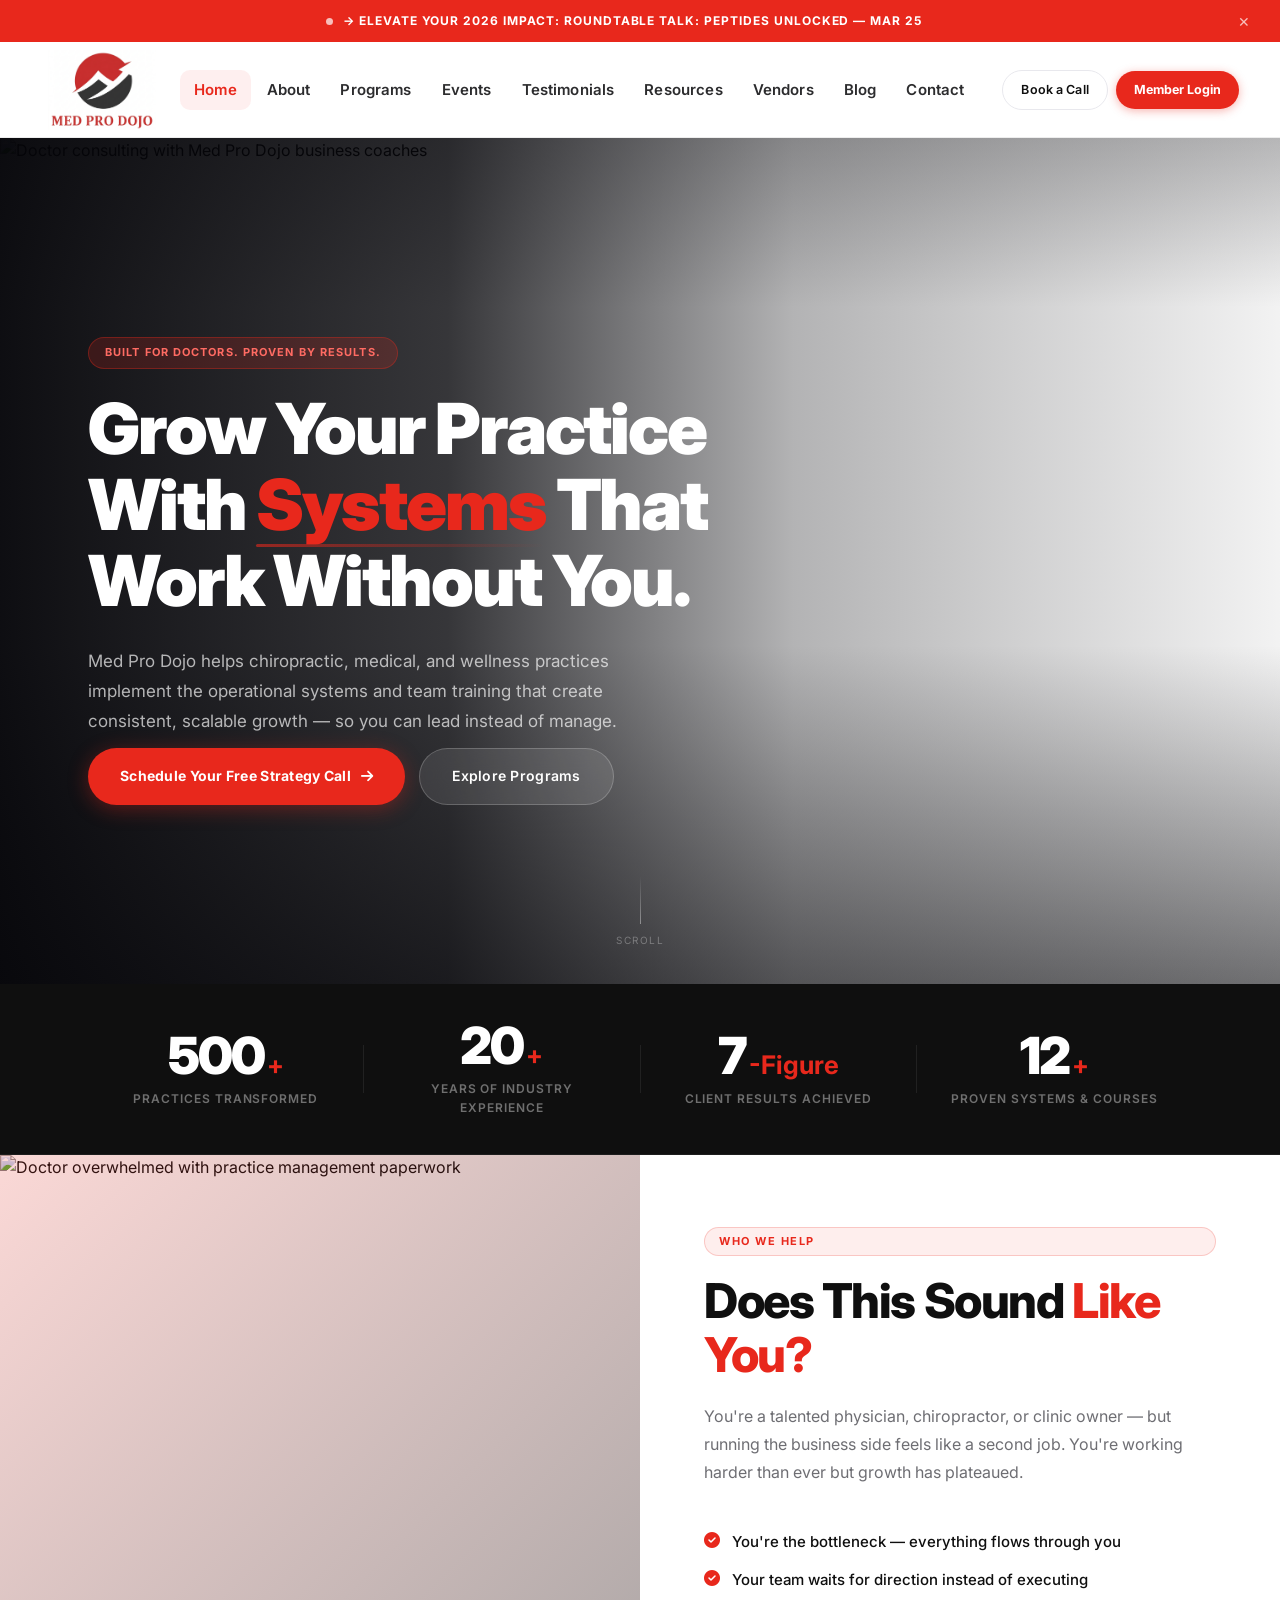
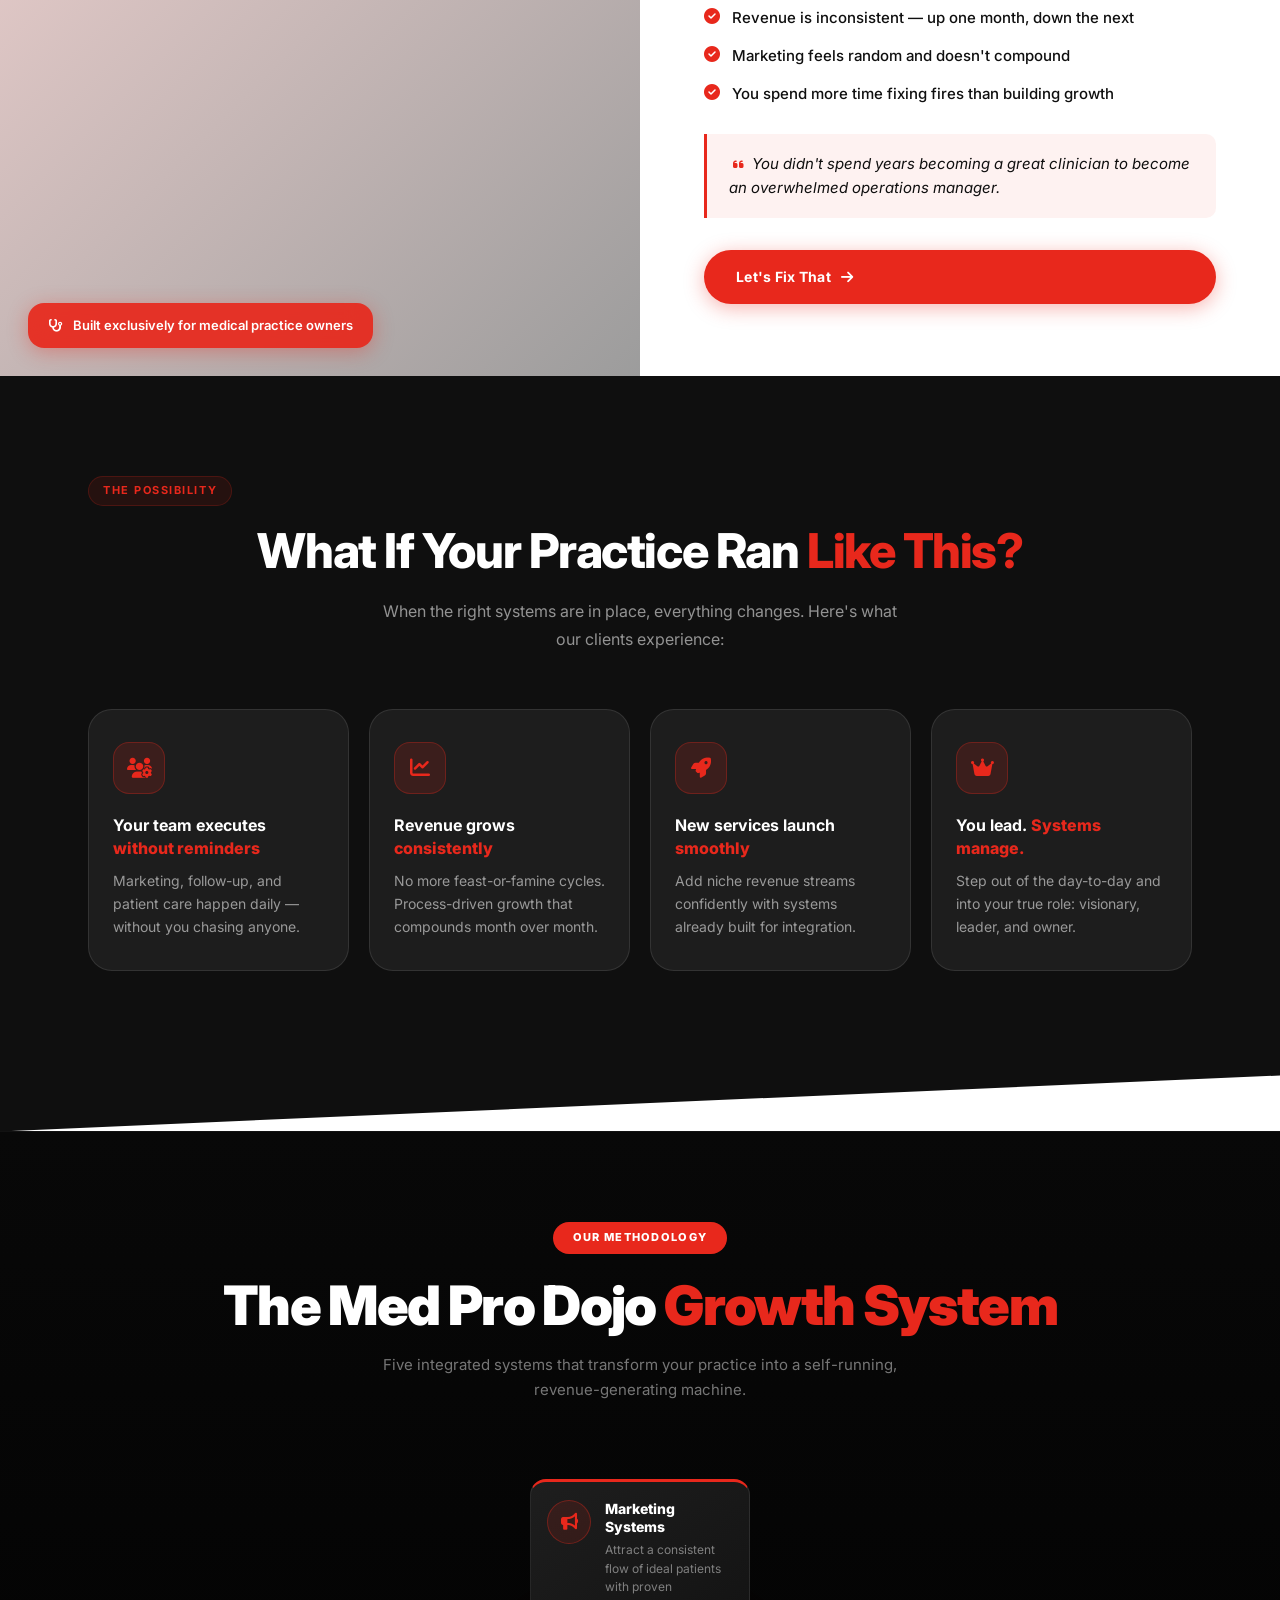
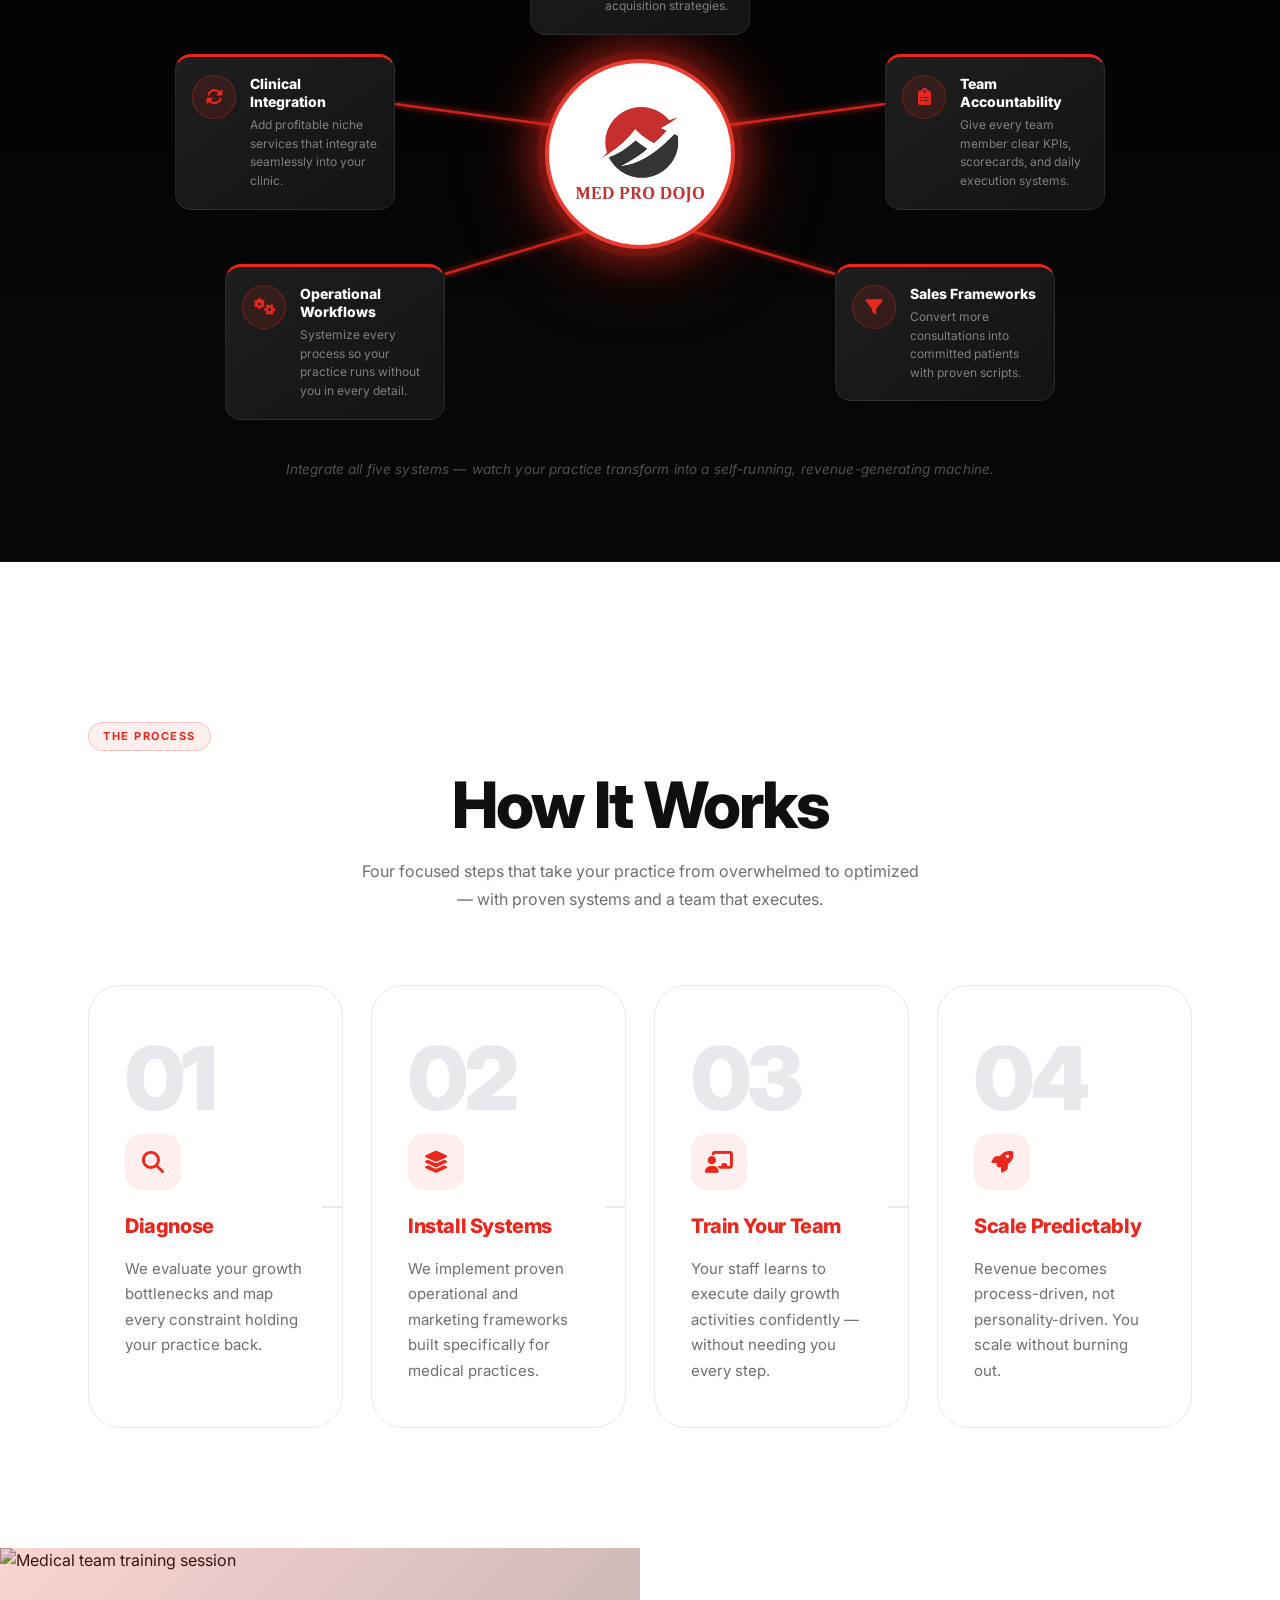
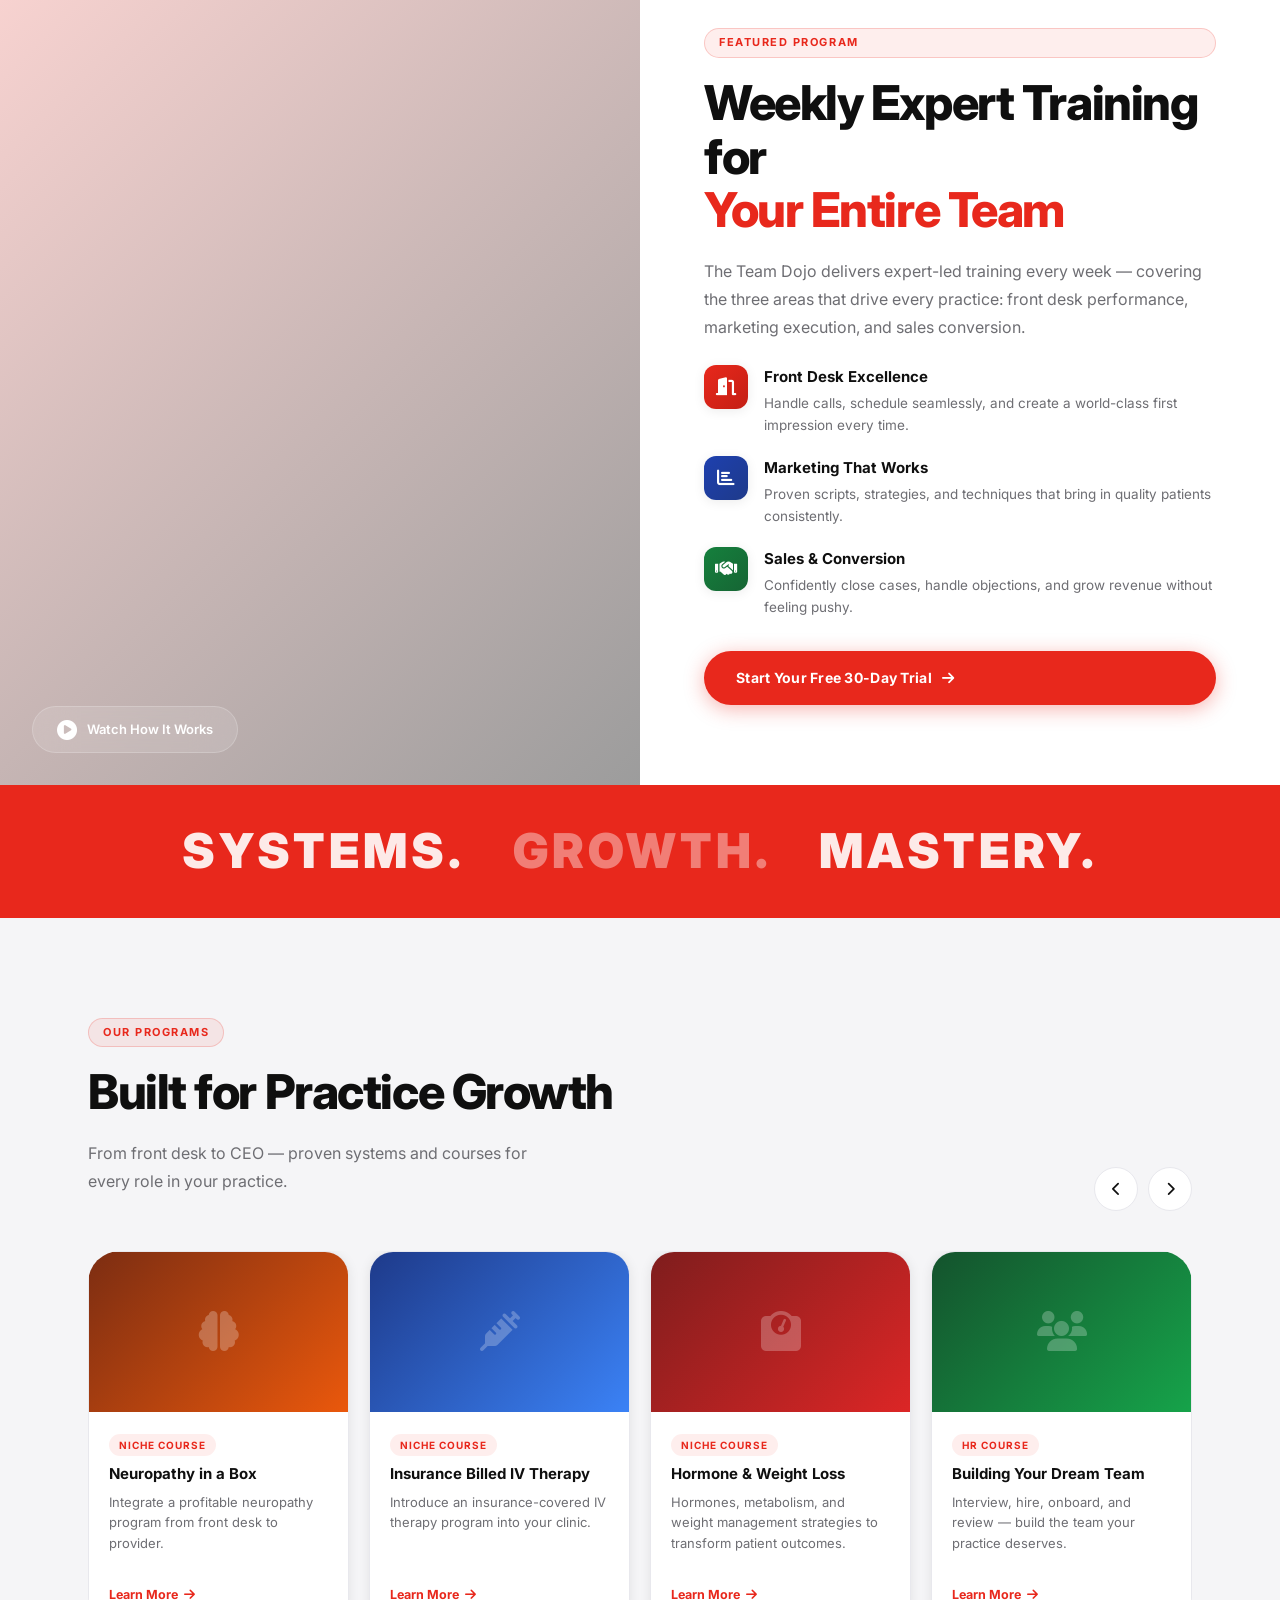
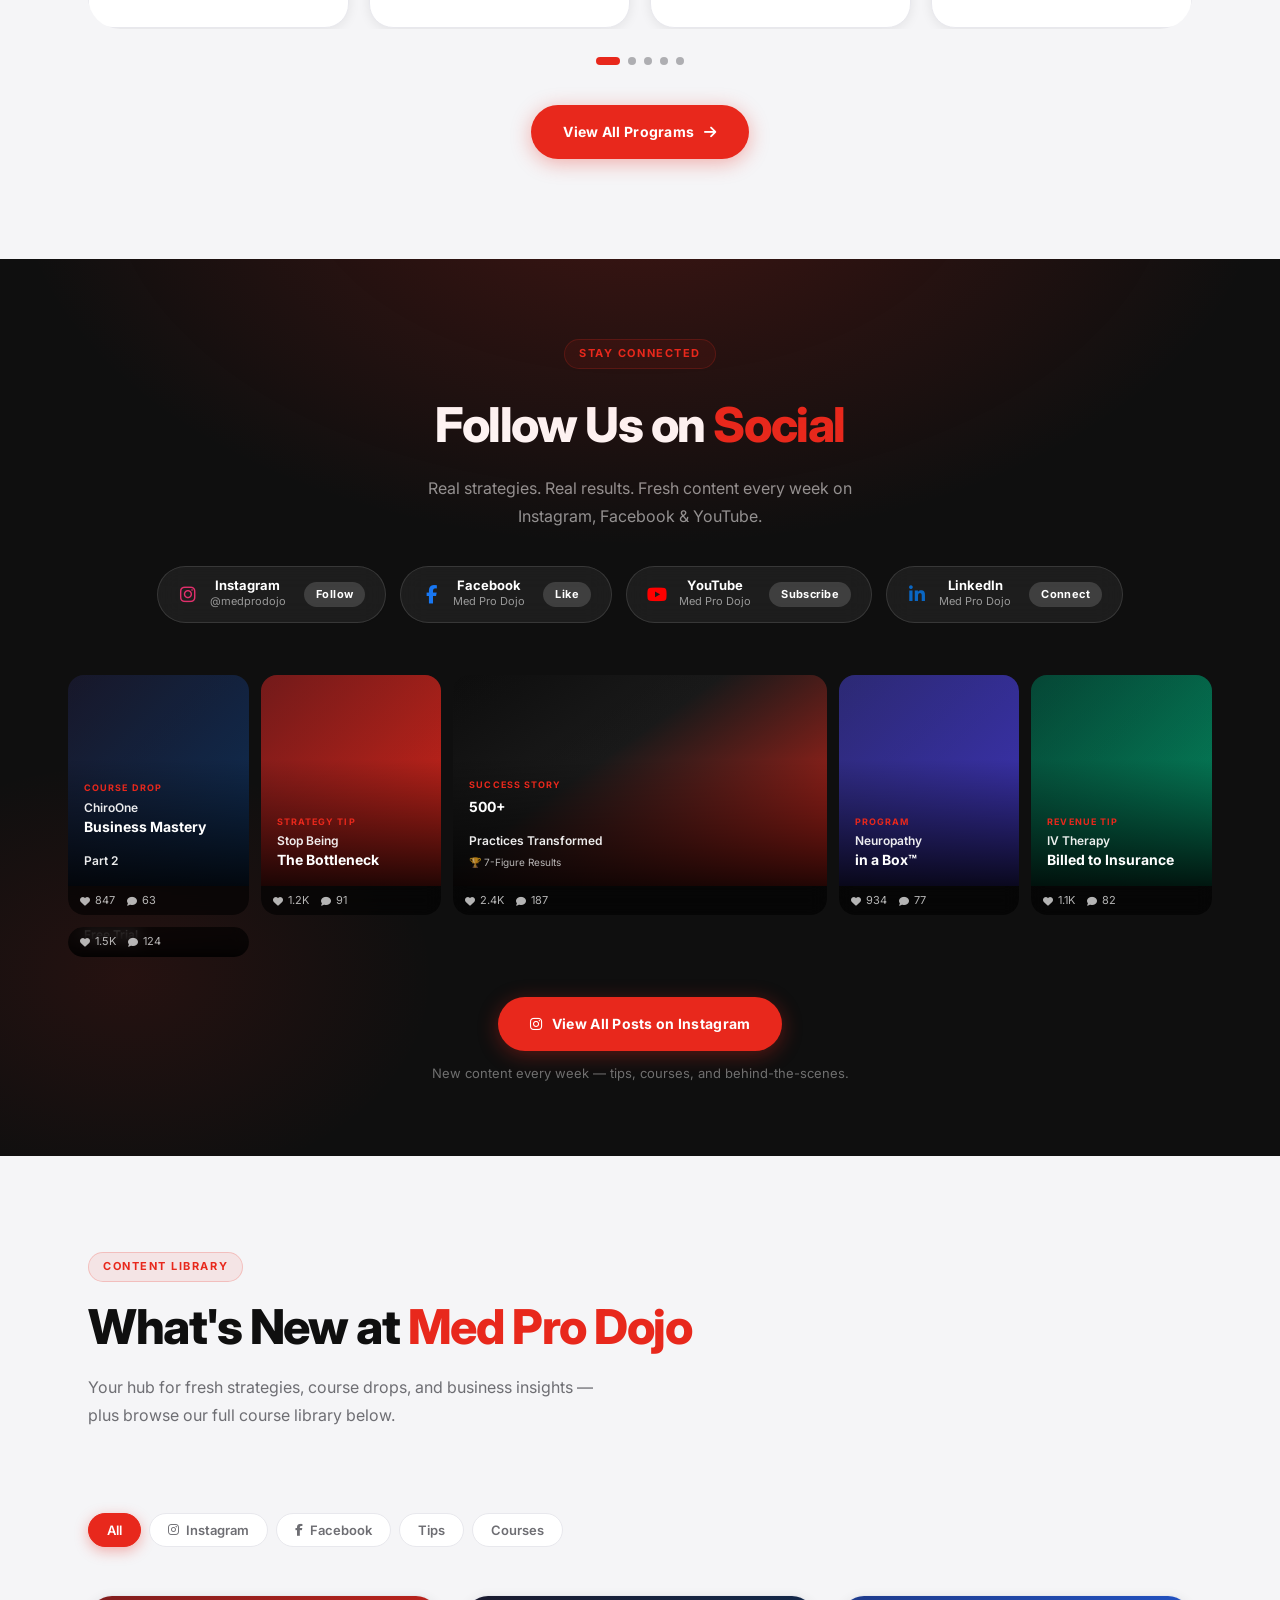
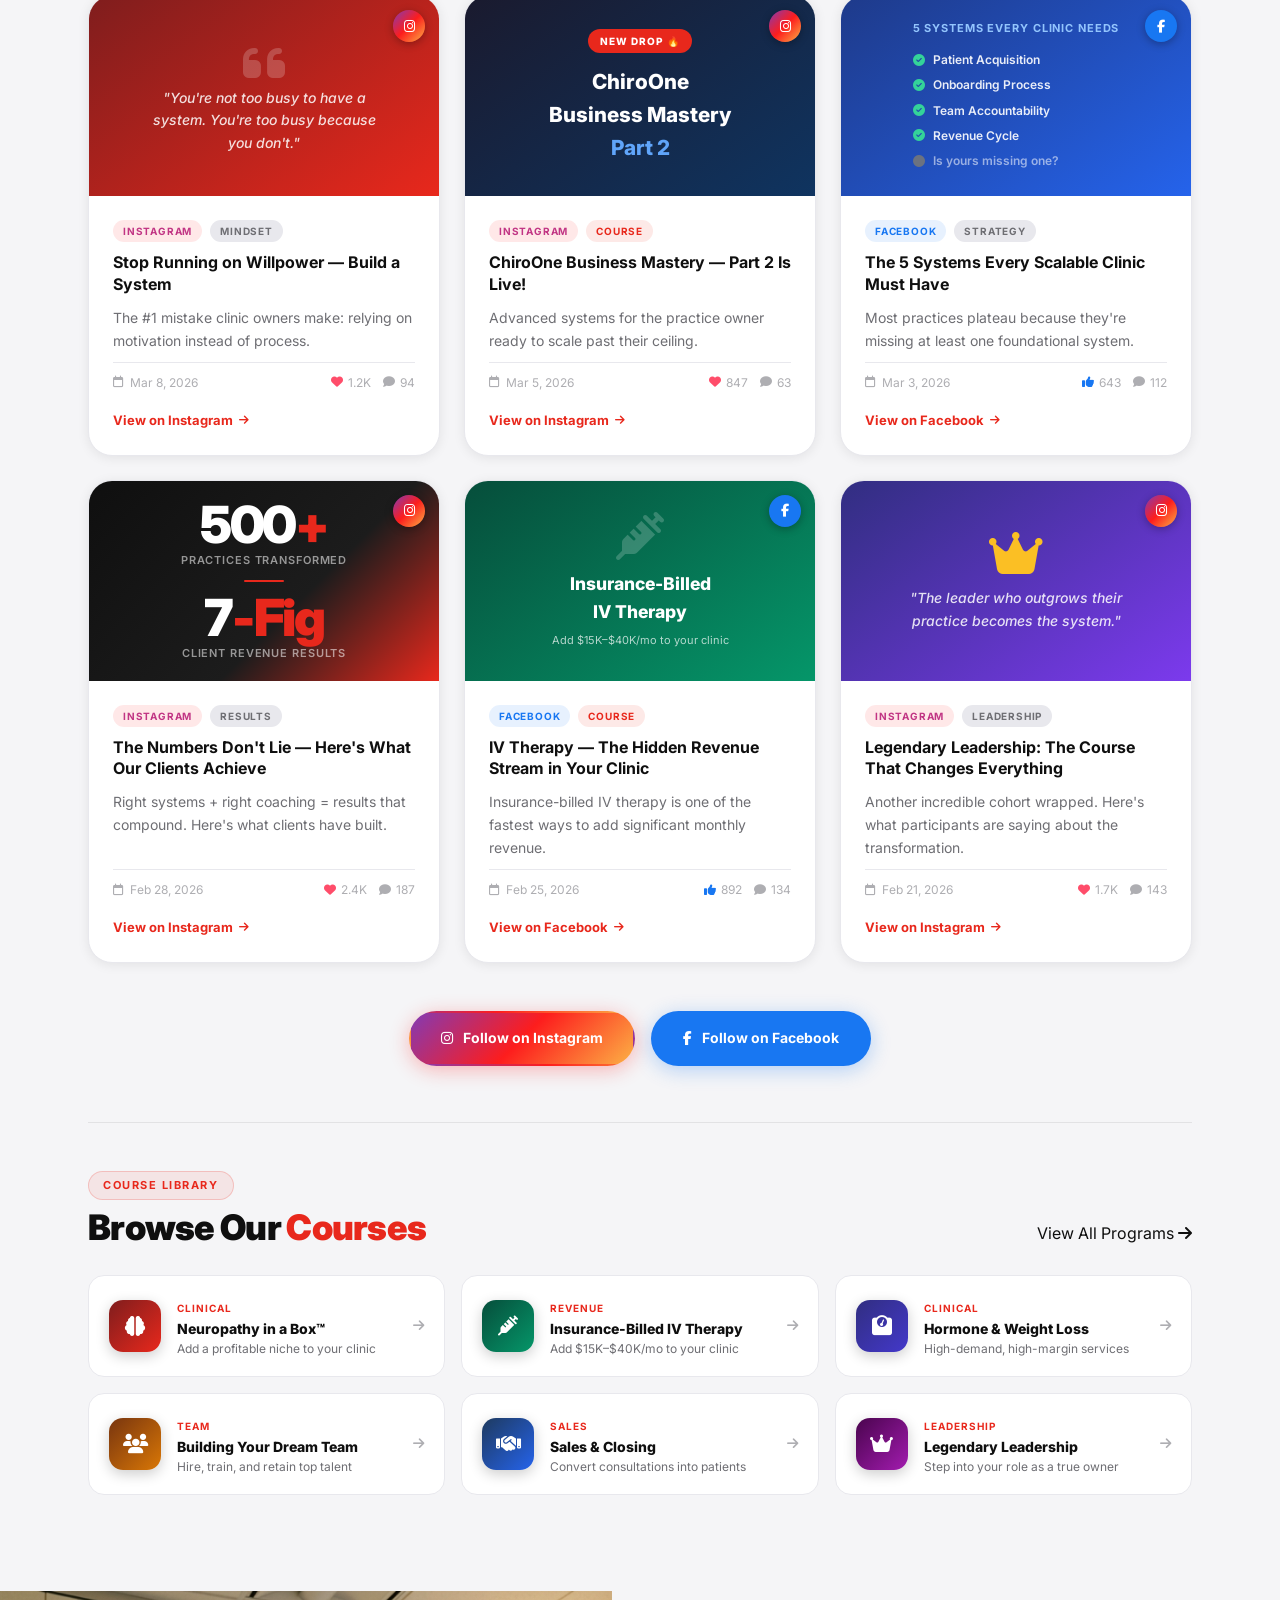
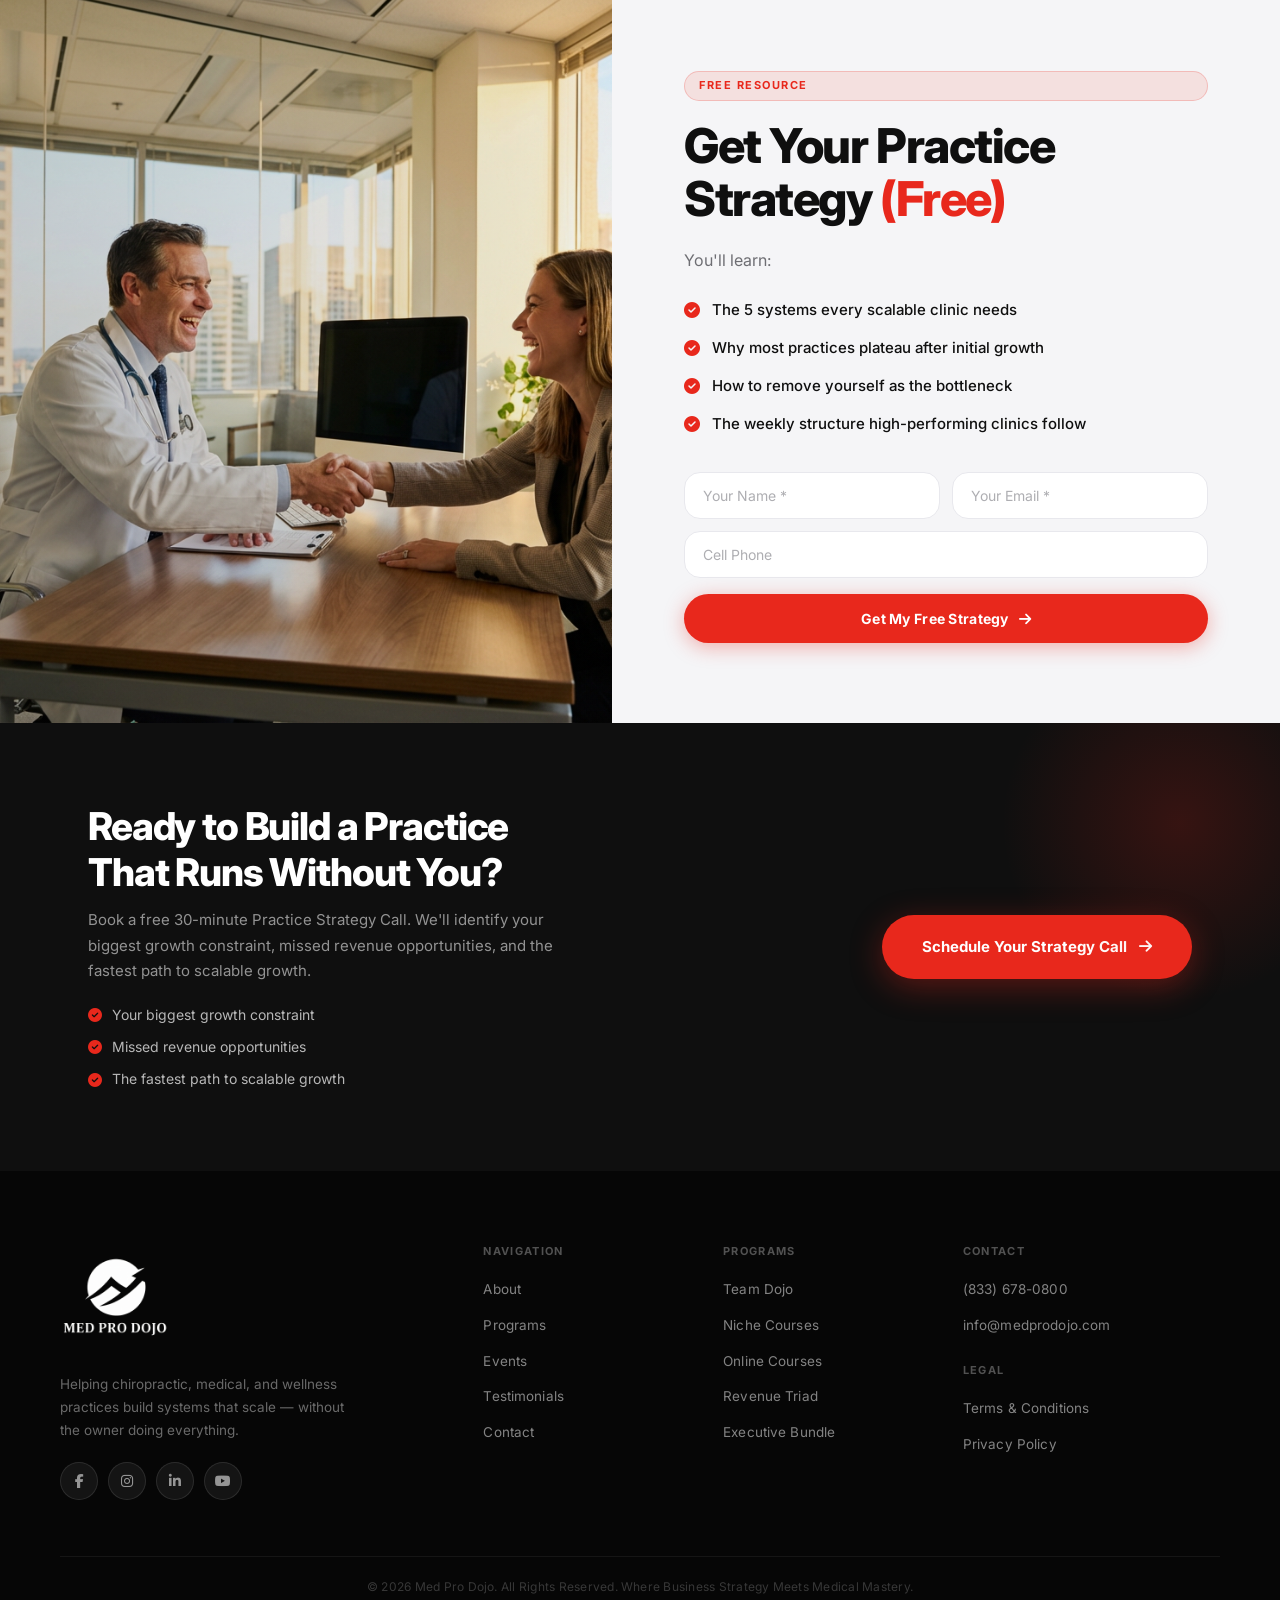
==== commit 1e816e8f: "Add files via upload" ====
--- a/index.html
+++ b/index.html
@@ -35,6 +35,7 @@
         <a href="testimonials.html" class="nav-link">Testimonials</a>
         <a href="resources.html" class="nav-link">Resources</a>
         <a href="vendors.html" class="nav-link">Vendors</a>
+        <a href="blog.html" class="nav-link">Blog</a>
         <a href="contact.html" class="nav-link">Contact</a>
       </div>
       <div class="nav-ctas">
--- a/css/style.css
+++ b/css/style.css
@@ -1908,6 +1908,70 @@
   background: #060606;
   color: var(--white);
 }
+
+/* ── Blog/resource pages use .footer-inner + .footer-col ── */
+.footer-inner {
+  max-width: 1160px;
+  margin: 0 auto;
+  padding: 0 28px;
+  display: grid;
+  grid-template-columns: 1.6fr 1fr 1fr 1fr;
+  gap: 48px;
+  padding-top: 64px;
+  padding-bottom: 48px;
+  border-bottom: 1px solid rgba(255,255,255,0.06);
+}
+.footer-col { display: flex; flex-direction: column; gap: 12px; }
+.footer-col-title {
+  font-size: 11px;
+  font-weight: 700;
+  letter-spacing: 0.12em;
+  text-transform: uppercase;
+  color: rgba(255,255,255,0.35);
+  margin-bottom: 4px;
+}
+.footer-col-title.text-red { color: var(--red); }
+.footer-col ul { list-style: none; padding: 0; margin: 0; display: flex; flex-direction: column; gap: 8px; }
+.footer-col ul li a {
+  font-size: 13px;
+  color: rgba(255,255,255,0.5);
+  text-decoration: none;
+  transition: color 0.2s;
+}
+.footer-col ul li a:hover { color: #fff; }
+.footer-col .social-links { display: flex; gap: 10px; }
+.footer-col .social-links a {
+  width: 34px; height: 34px; border-radius: 50%;
+  background: rgba(255,255,255,0.06);
+  border: 1px solid rgba(255,255,255,0.1);
+  display: flex; align-items: center; justify-content:center;
+  color: rgba(255,255,255,0.5); font-size: 13px;
+  text-decoration: none;
+  transition: background 0.2s, color 0.2s;
+}
+.footer-col .social-links a:hover { background: var(--red); color: #fff; border-color: var(--red); }
+.footer-bottom {
+  text-align: center;
+  padding: 20px 28px;
+  font-size: 12px;
+  color: rgba(255,255,255,0.2);
+}
+
+@media (max-width: 860px) {
+  .footer-inner {
+    grid-template-columns: 1fr 1fr;
+    gap: 32px;
+  }
+}
+@media (max-width: 520px) {
+  .footer-inner {
+    grid-template-columns: 1fr;
+    gap: 28px;
+    padding-top: 40px;
+    padding-bottom: 32px;
+  }
+}
+
 .footer-top {
   display: grid;
   grid-template-columns: 2fr 1fr 1fr 1.4fr;
@@ -3248,3 +3312,117 @@
   .imagine-grid { grid-template-columns: 1fr; }
   .who-body { padding: 40px 24px; }
 }
+
+/* ─── COMPREHENSIVE MOBILE FIXES ─────────────────────────────── */
+@media (max-width: 768px) {
+
+  /* ── Nav actions: hide Book a Call on small screens, keep burger ── */
+  .nav-actions .btn-outline { display: none; }
+  .nav-actions .btn-primary { display: none; }
+  .nav-actions { gap: 8px; }
+
+  /* ── GSD Diagram: hide SVG lines, stack cards ── */
+  .gsd-diagram {
+    width: 100%;
+    height: auto;
+    display: flex;
+    flex-direction: column;
+    align-items: center;
+    gap: 16px;
+    padding: 20px 16px;
+  }
+  .gsd-lines { display: none; }
+  .gsd-hub {
+    position: static;
+    width: 100px;
+    height: 100px;
+    margin: 0 auto 8px;
+  }
+  .gsd-card {
+    position: static;
+    width: 100%;
+    max-width: 360px;
+  }
+
+  /* ── Hero sections: reduce padding and font ── */
+  .post-hero { padding-top: 100px; }
+  .blog-hero { padding: 100px 0 60px; }
+  .post-hero-img { max-height: 240px; }
+
+  /* ── Blog grid: single column ── */
+  .blog-grid { grid-template-columns: 1fr; }
+  .blog-card-featured {
+    grid-template-columns: 1fr;
+  }
+  .blog-card-featured .bc-img { height: 220px; }
+  .blog-card-featured .bc-img::after {
+    background: linear-gradient(to bottom, transparent 60%, #131313 100%);
+  }
+  .blog-card-featured .bc-body { padding: 28px 24px; }
+  .related-grid { grid-template-columns: 1fr; }
+
+  /* ── Post article: tighten up ── */
+  .post-compare { grid-template-columns: 1fr; }
+  .role-grid { grid-template-columns: 1fr; }
+  .script-steps { gap: 0; }
+  .post-body { font-size: 15px; }
+
+  /* ── Resources page ── */
+  .res-grid { grid-template-columns: 1fr; }
+  .res-insights-grid { grid-template-columns: 1fr; }
+
+  /* ── Programs page ── */
+  .sig-grid { grid-template-columns: 1fr; }
+  .cdc-grid { grid-template-columns: 1fr; }
+
+  /* ── Section padding tightening ── */
+  .res-library { padding: 60px 0; }
+  .res-insights { padding: 60px 0; }
+  .res-cta { padding: 60px 0; }
+  .blog-section { padding: 48px 0 72px; }
+  .post-layout { padding: 0 0 72px; }
+  .post-footer-related { padding: 52px 0 72px; }
+
+  /* ── Announcement bar wrapping ── */
+  .announcement-inner { font-size: 11px; padding: 0 12px; }
+  .announcement-bar { min-height: 36px; }
+
+  /* ── Container padding ── */
+  .container { padding: 0 18px; }
+  .post-inner { padding: 0 18px; }
+  .post-hero-inner { padding: 0 18px; }
+
+  /* ── Filter tabs scroll ── */
+  .blog-filters { top: 62px; }
+  .bf-tab { padding: 14px 14px; font-size: 12px; }
+}
+
+@media (max-width: 480px) {
+  /* ── Nav: only show burger on tiny phones ── */
+  .nav-actions .btn-outline { display: none; }
+  .nav-actions .btn-primary { display: none; }
+
+  /* ── Hero H1 tighten ── */
+  .blog-hero h1 { font-size: 2rem; }
+  .post-hero-inner h1 { font-size: 1.8rem; }
+
+  /* ── Cards full width ── */
+  .blog-card { border-radius: 16px; }
+  .bc-body { padding: 20px 18px 22px; }
+  .bc-body h2 { font-size: 16px; }
+
+  /* ── Post steps ── */
+  .post-step { gap: 12px; }
+  .post-step-num { width: 30px; height: 30px; font-size: 12px; }
+
+  /* ── Footer inner stack ── */
+  .footer-inner {
+    grid-template-columns: 1fr;
+    padding-top: 36px;
+    padding-bottom: 28px;
+  }
+
+  /* ── Natasha section tighten ── */
+  .natasha-hero-row { gap: 28px; }
+  .natasha-creds { flex-wrap: wrap; gap: 6px; }
+}
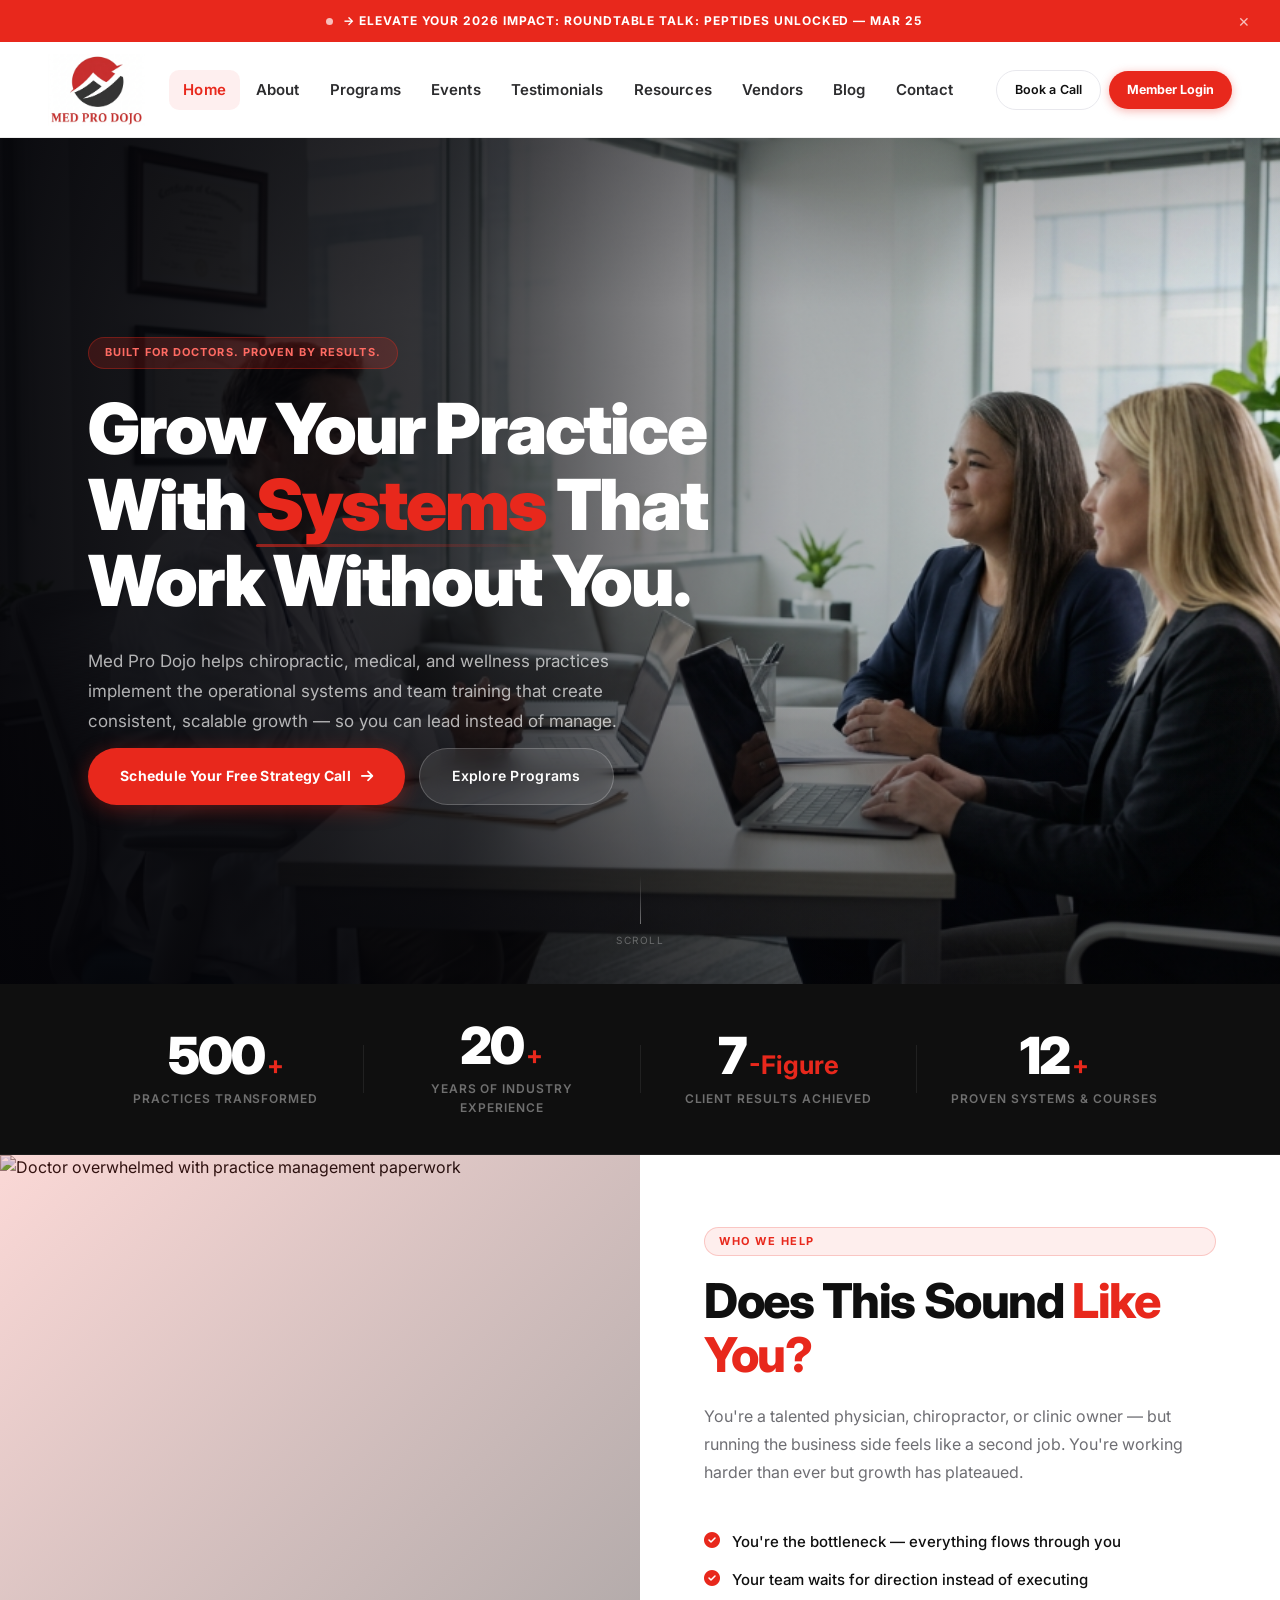
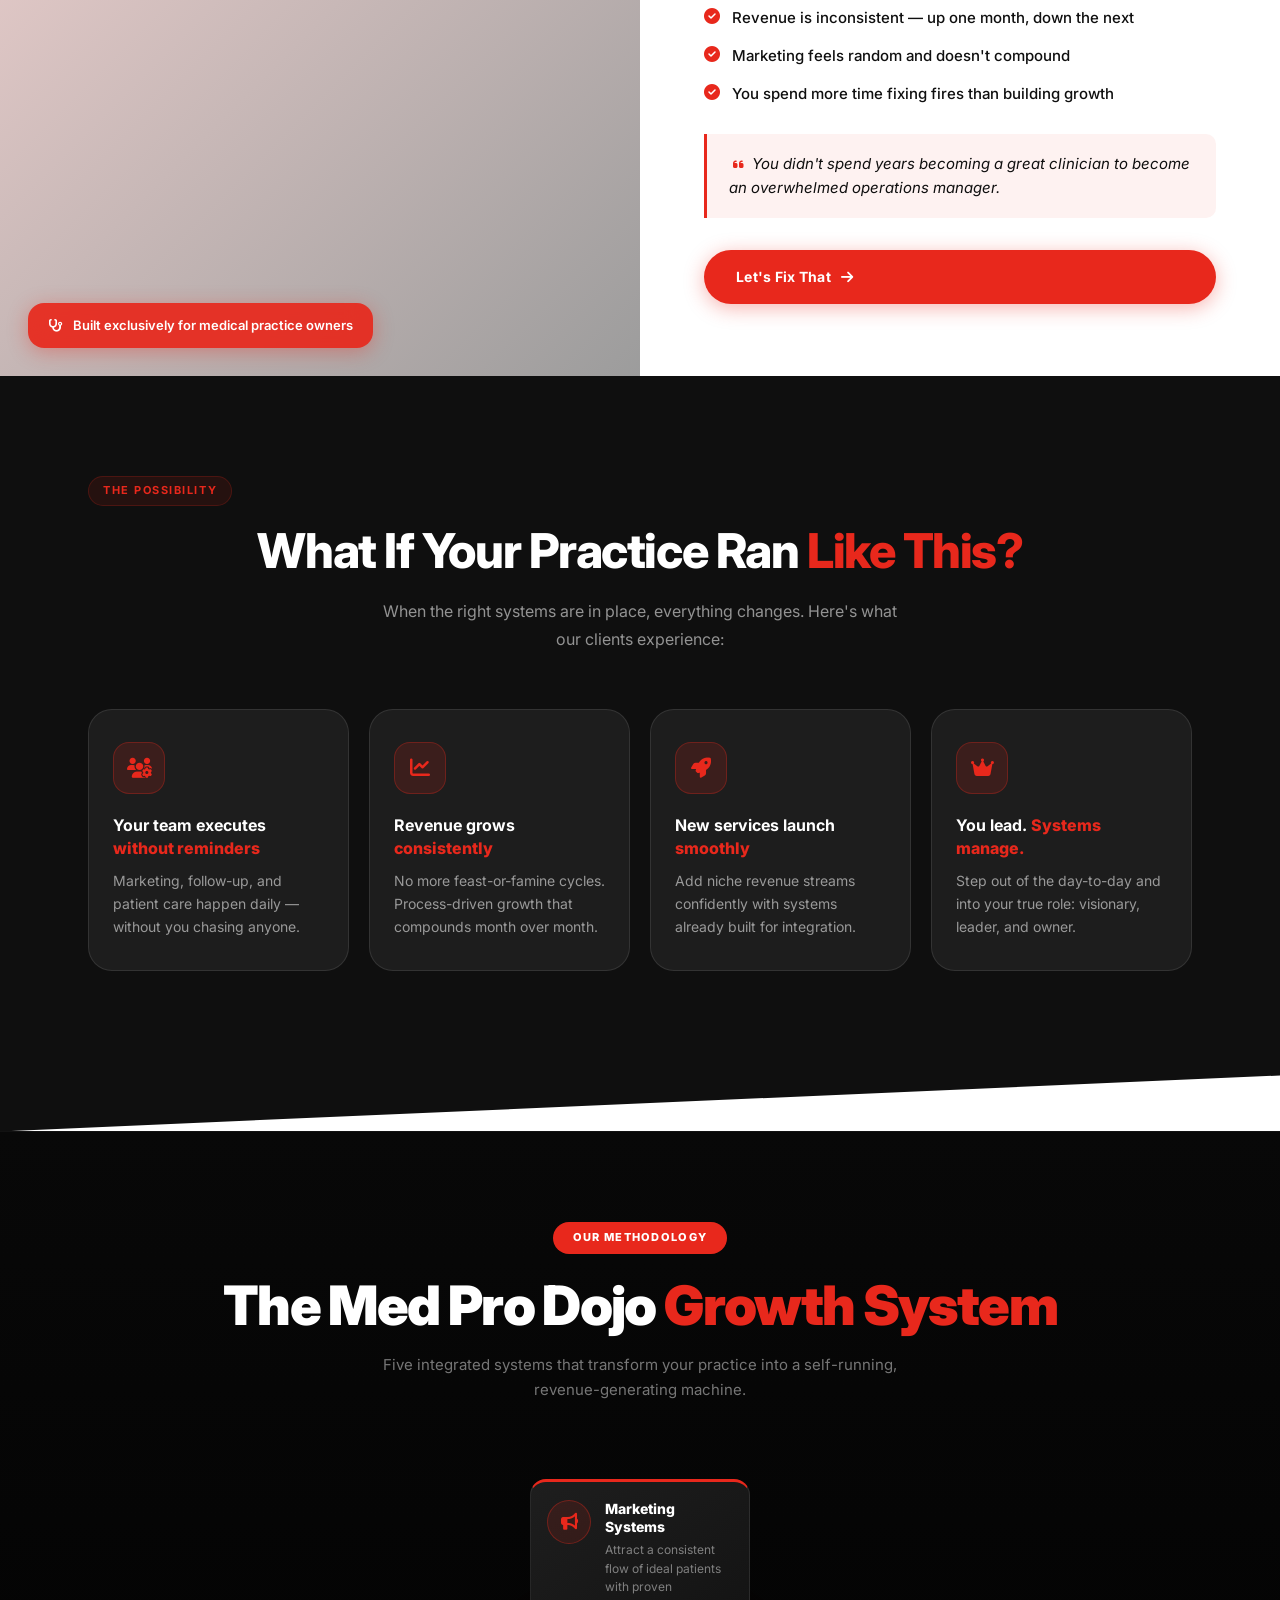
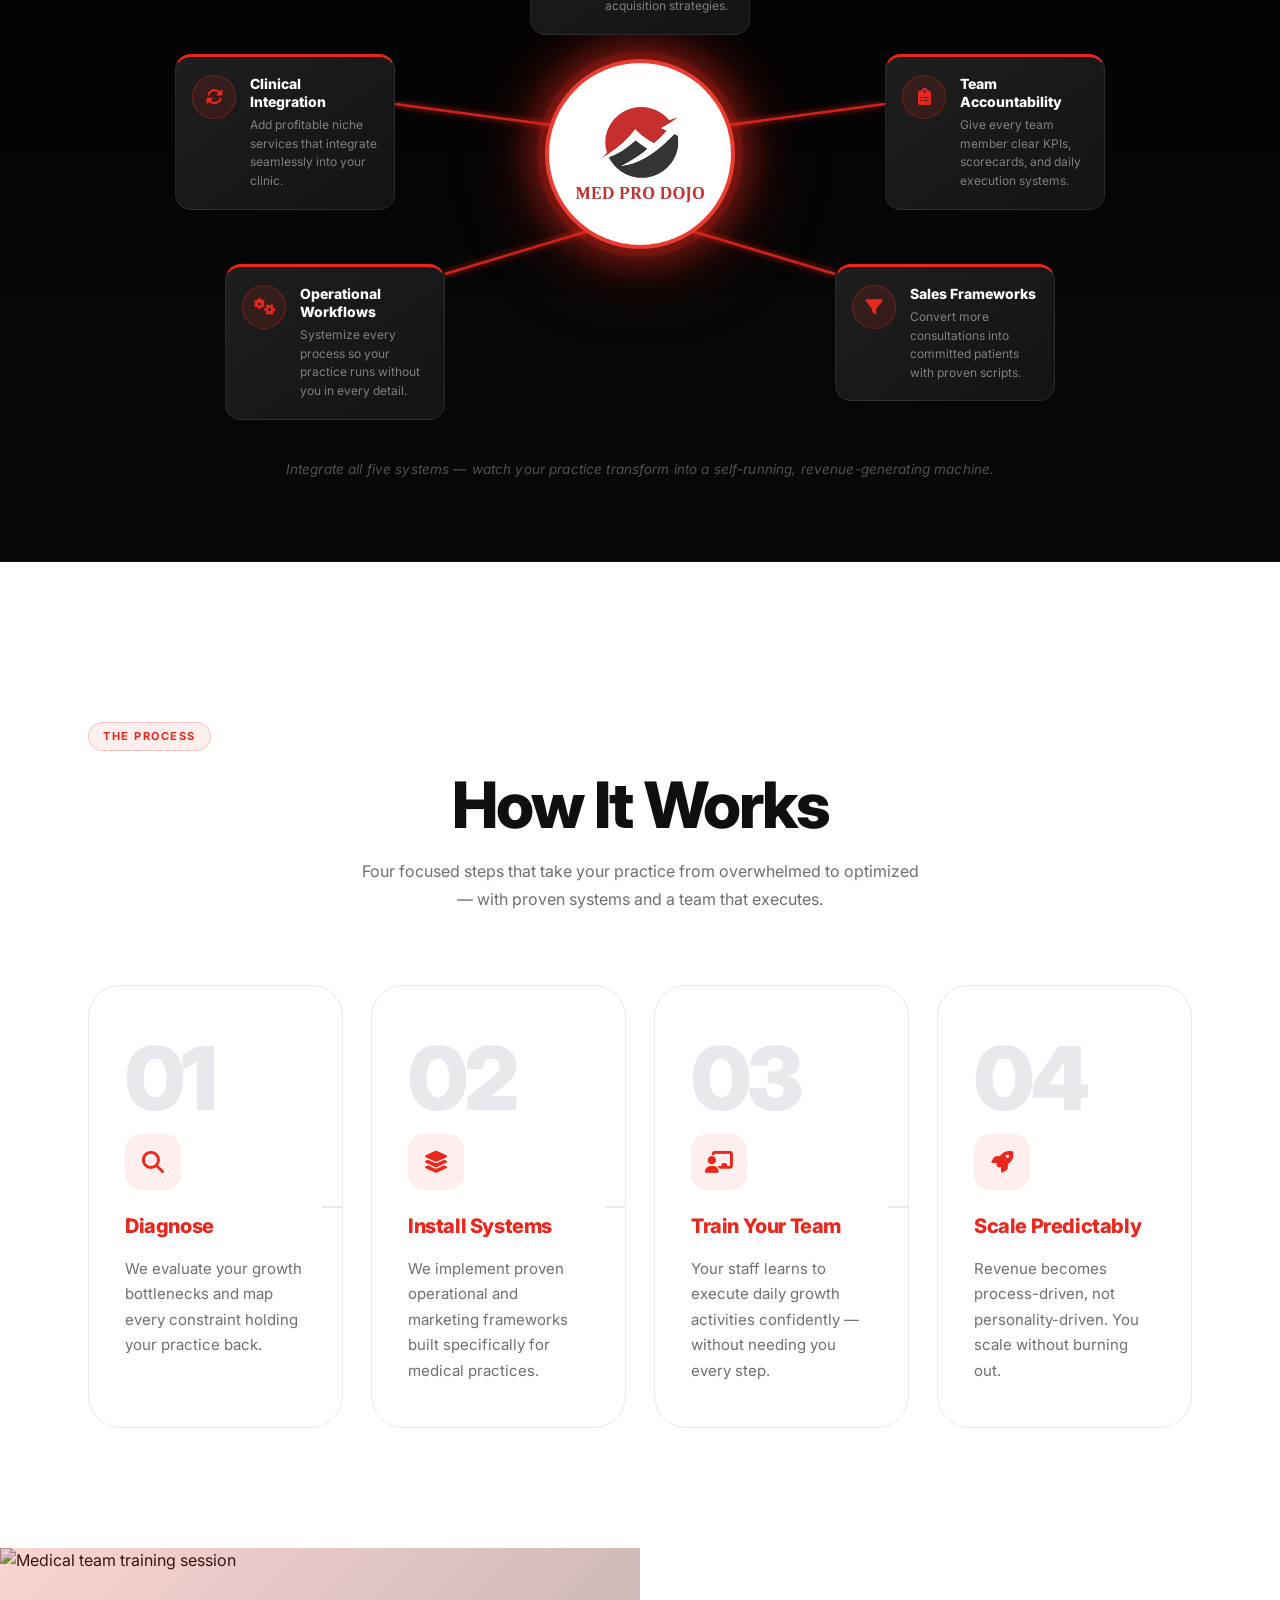
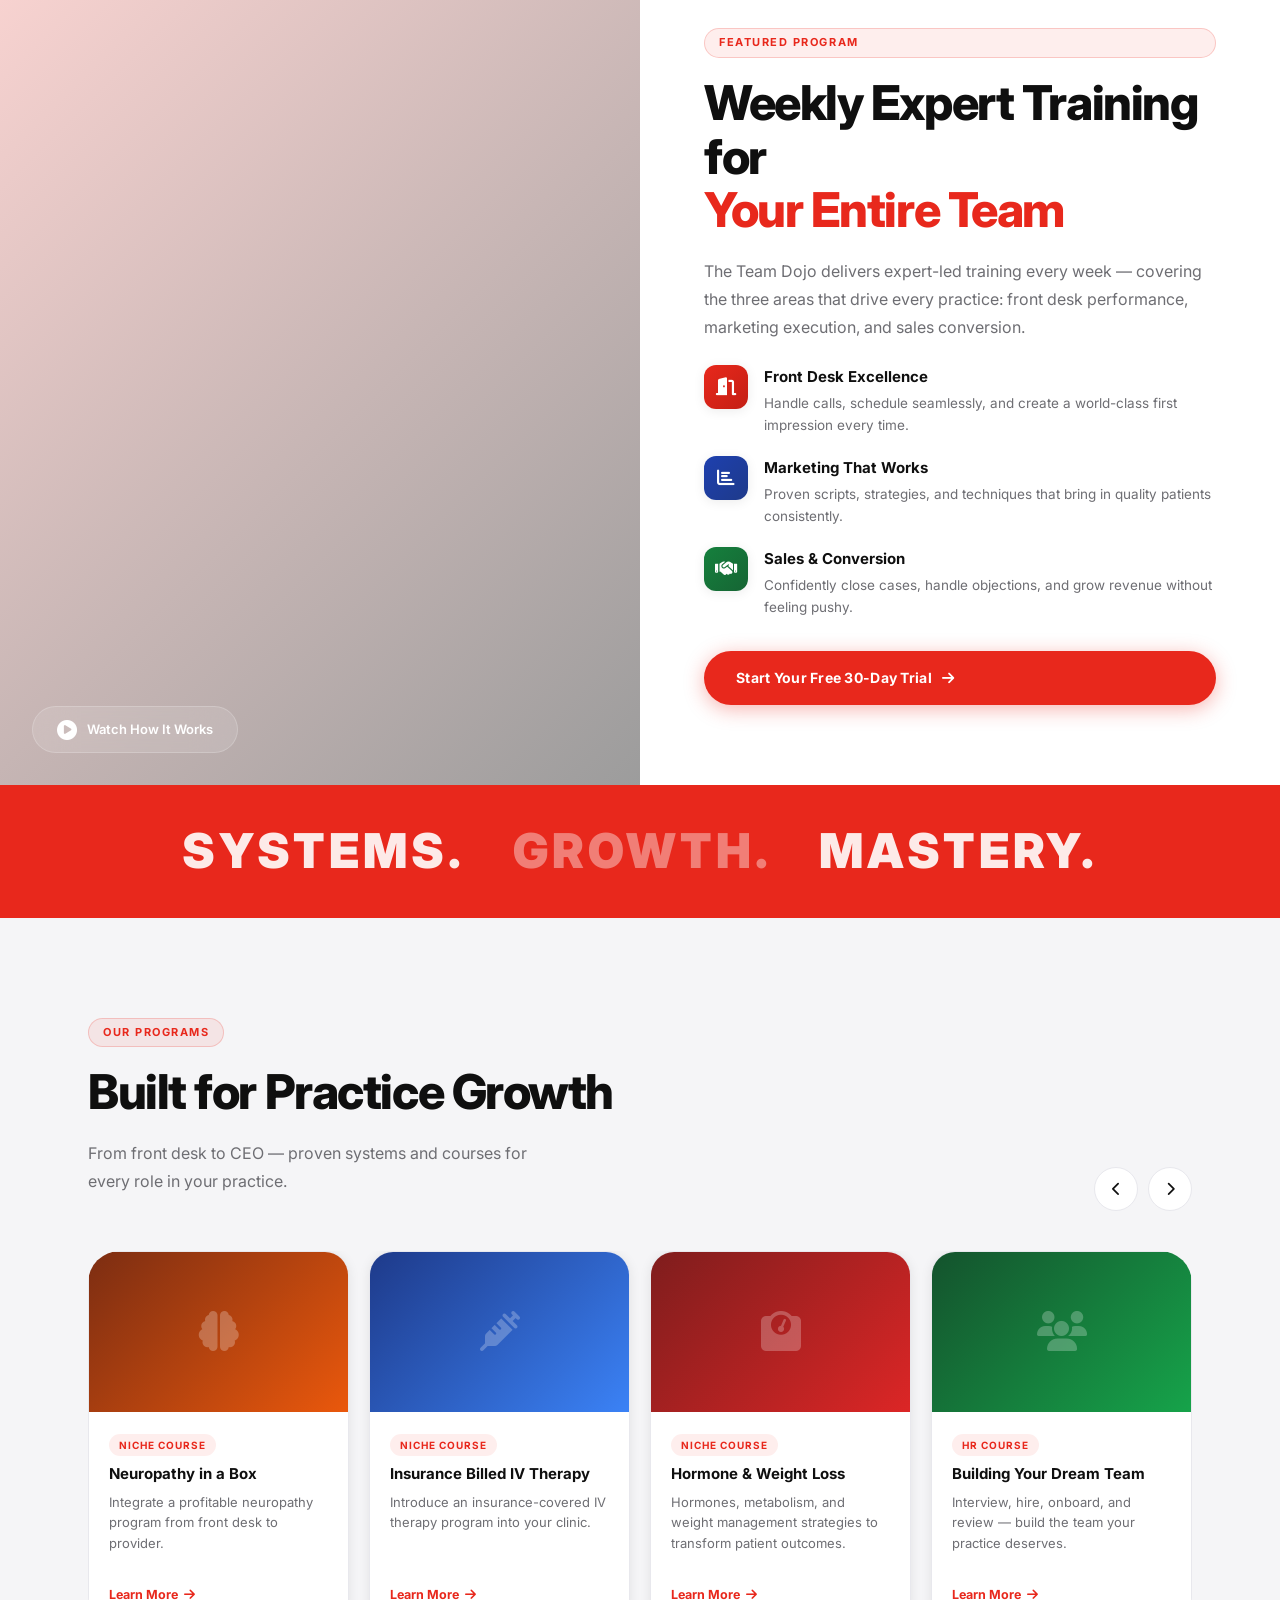
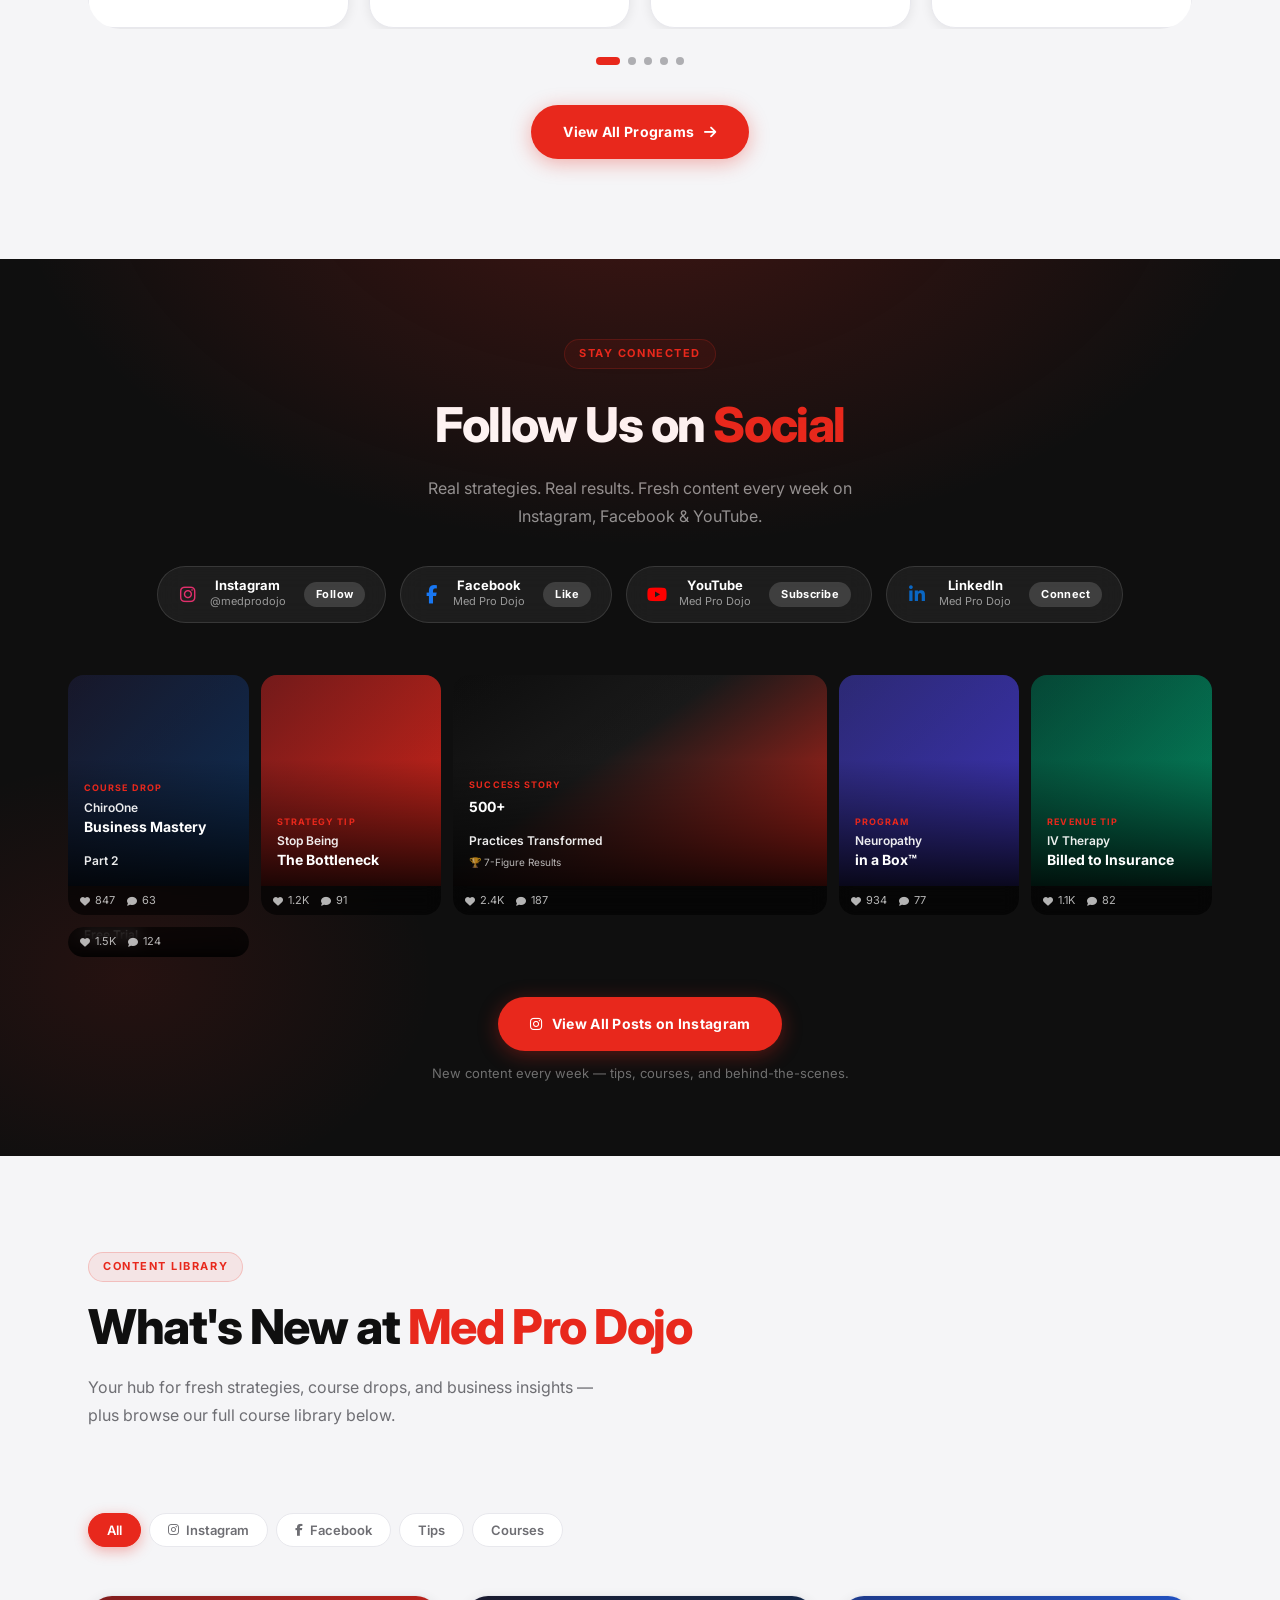
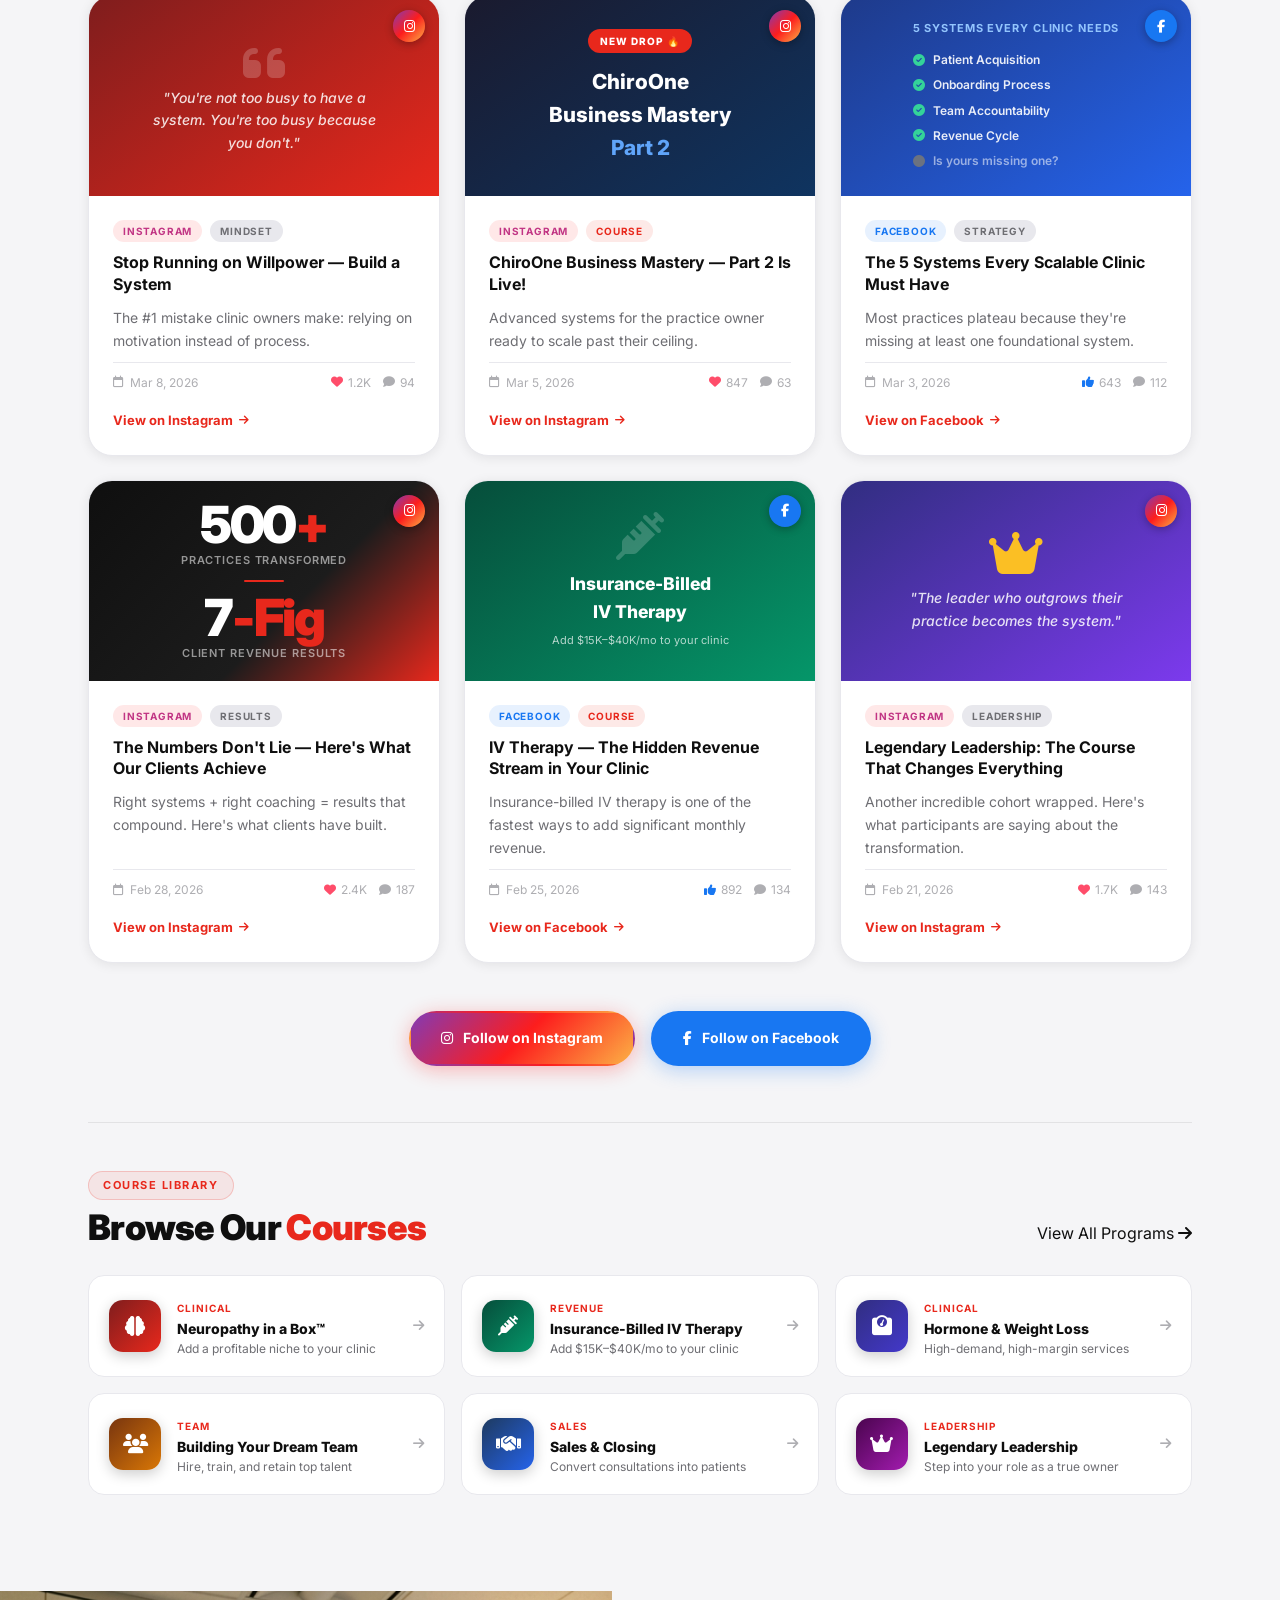
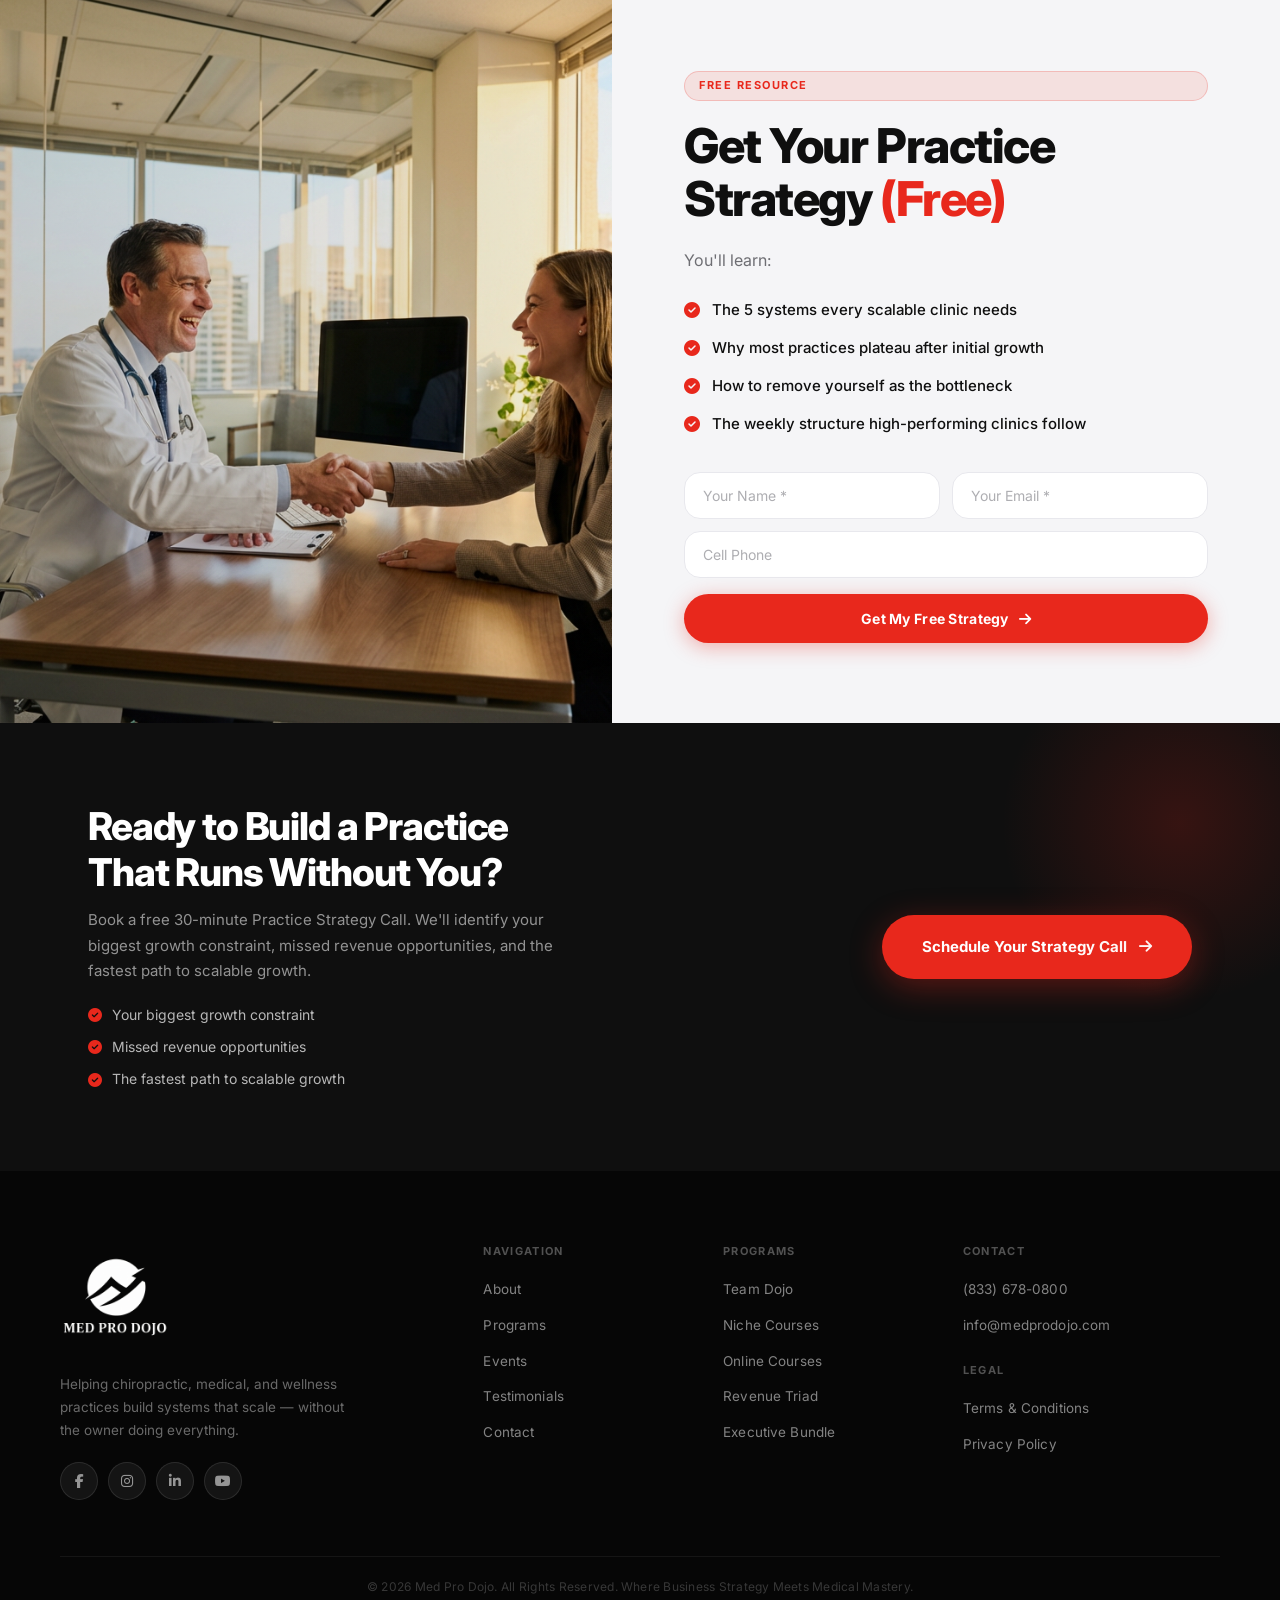
==== commit 5945ddab: "Add files via upload" ====
--- a/index.html
+++ b/index.html
@@ -51,7 +51,7 @@
   ════════════════════════════════════════ -->
   <section class="hero" id="hero">
     <div class="hero-media">
-      <img src="images/hero-final-v1.jpg" alt="Doctor consulting with Med Pro Dojo business coaches" class="hero-img" />
+      <img src="images/hero-consultation-new.jpg" alt="Doctor consulting with Med Pro Dojo business coaches" class="hero-img" />
       <div class="hero-tint"></div>
     </div>
     <div class="hero-body">
--- a/css/style.css
+++ b/css/style.css
@@ -217,17 +217,49 @@
 }
 /* Official PNG logo — navbar */
 .logo-img-nav {
-  height: 80px;
+  height: 72px;
   width: auto;
   display: block;
   flex-shrink: 0;
   transition: opacity 0.25s, transform 0.25s var(--spring);
-  max-height: 80px;
-  mix-blend-mode: multiply; /* removes white bg on light navbar */
+  max-height: 72px;
+  /* Desktop light navbar: multiply blends white bg away */
+  mix-blend-mode: multiply;
+  -webkit-mix-blend-mode: multiply;
 }
 .nav-logo:hover .logo-img-nav {
   opacity: 0.88;
   transform: scale(1.03);
+}
+/* Mobile: dark navbar + invert the color logo to white silhouette */
+@media (max-width: 768px) {
+  .navbar {
+    background: #0f0f0f !important;
+    -webkit-backdrop-filter: none !important;
+    backdrop-filter: none !important;
+    border-bottom: 1px solid rgba(255,255,255,0.10) !important;
+  }
+  .navbar.scrolled {
+    background: #0a0a0a !important;
+    box-shadow: 0 2px 20px rgba(0,0,0,0.5) !important;
+  }
+  .logo-img-nav {
+    /* Invert to white — works on every browser including iOS Safari */
+    mix-blend-mode: normal !important;
+    -webkit-mix-blend-mode: normal !important;
+    filter: brightness(0) invert(1);
+    -webkit-filter: brightness(0) invert(1);
+  }
+  /* Dropdown nav menu: dark background */
+  .nav-links {
+    background: rgba(15,15,15,0.98) !important;
+    border-bottom: 1px solid rgba(255,255,255,0.08) !important;
+  }
+  .nav-link { color: rgba(255,255,255,0.80) !important; }
+  .nav-link:hover, .nav-link:active { color: #fff !important; background: rgba(255,255,255,0.06) !important; }
+  .nav-link.active { color: var(--red) !important; background: rgba(232,40,28,0.12) !important; }
+  /* Burger hamburger lines: white on dark background */
+  .burger span, .hamburger span { background: #fff !important; }
 }
 
 /* Footer logo — same real logo as navbar, blended onto dark bg */
@@ -332,7 +364,7 @@
 .hero-img {
   width: 100%; height: 100%;
   object-fit: cover;
-  object-position: right 25%;
+  object-position: center 20%;
   transform: scale(1.04);
   transition: transform 8s ease-out;
 }
@@ -3230,20 +3262,27 @@
     position: absolute;
     top: var(--nav-h);
     left: 0; right: 0;
-    background: rgba(255,255,255,0.97);
-    backdrop-filter: blur(20px);
+    background: #0f0f0f;
+    -webkit-backdrop-filter: none;
+    backdrop-filter: none;
     padding: 12px 20px 20px;
     flex-direction: column;
     gap: 2px;
-    border-bottom: 1px solid var(--gray-2);
-    box-shadow: 0 10px 40px rgba(0,0,0,0.1);
+    border-bottom: 1px solid rgba(255,255,255,0.08);
+    box-shadow: 0 10px 40px rgba(0,0,0,0.5);
     z-index: 100;
   }
   .nav-links.open { display: flex; }
-  .nav-link { padding: 14px 16px; font-size: 15px; }
+  .nav-link { padding: 14px 16px; font-size: 15px; color: rgba(255,255,255,0.80); }
+  .nav-link:hover { color: #fff !important; background: rgba(255,255,255,0.06) !important; }
+  .nav-link.active { color: var(--red) !important; background: rgba(232,40,28,0.12) !important; }
 
   .burger { display: flex; }
+  /* Hide CTA buttons in both nav-ctas and nav-actions wrappers */
   .nav-btn-ghost { display: none; }
+  .nav-btn-red { display: none; }
+  .nav-ctas .nav-btn-ghost { display: none; }
+  .nav-ctas .nav-btn-red { display: none; }
 
   .hero-h1 { font-size: 2.2rem; }
   .hero-sub { font-size: 15px; }
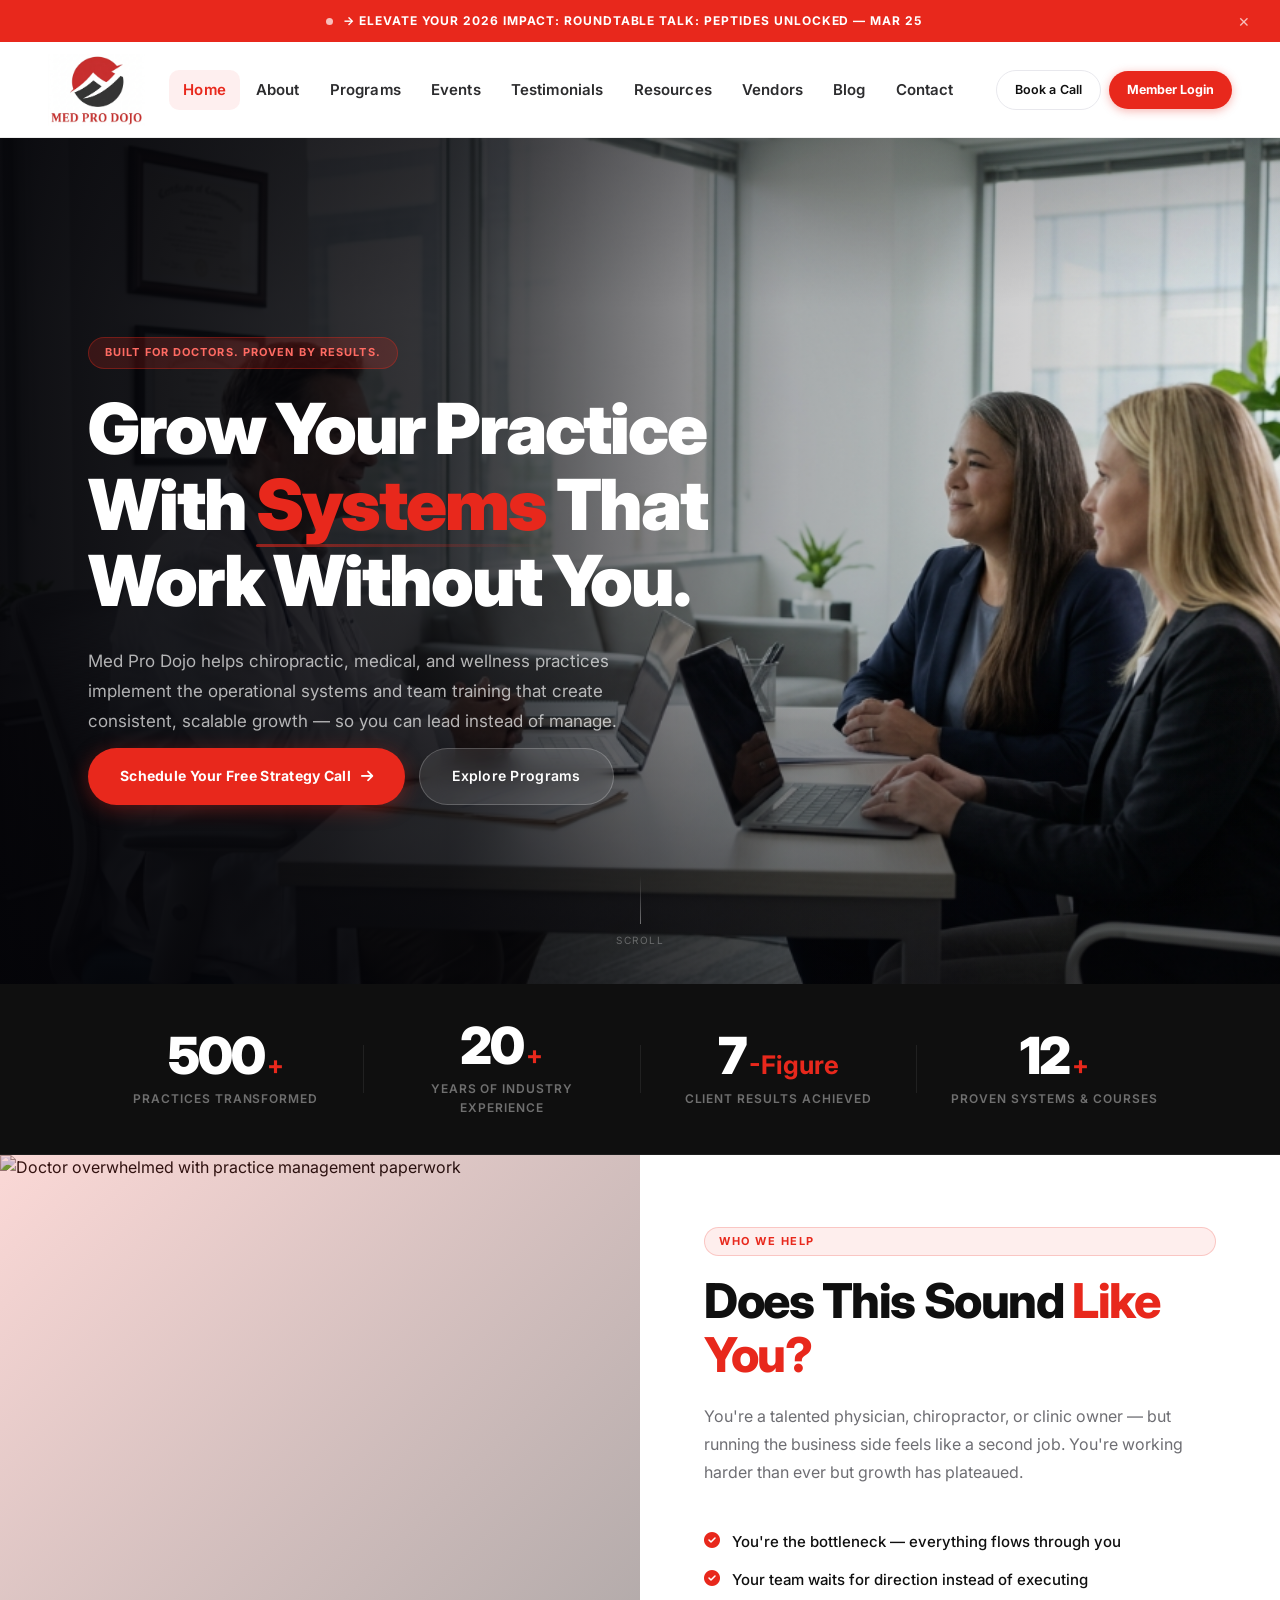
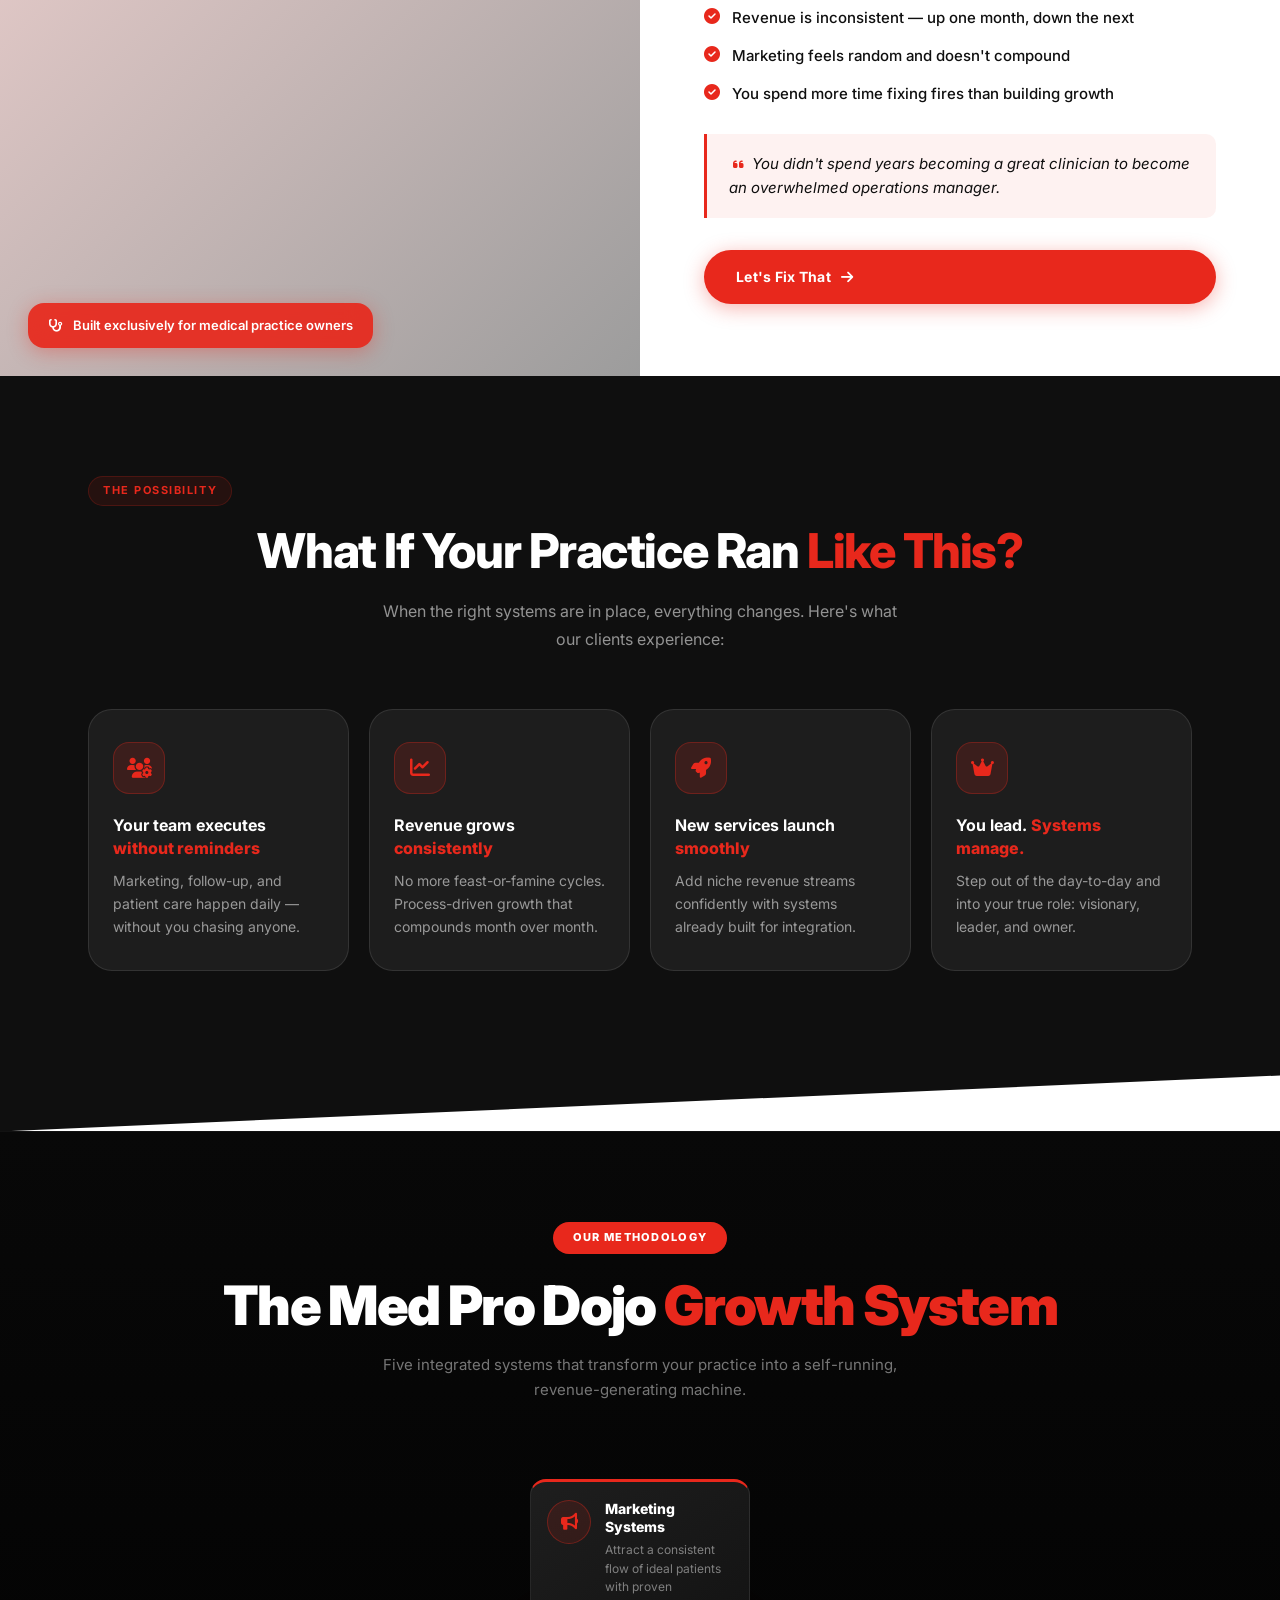
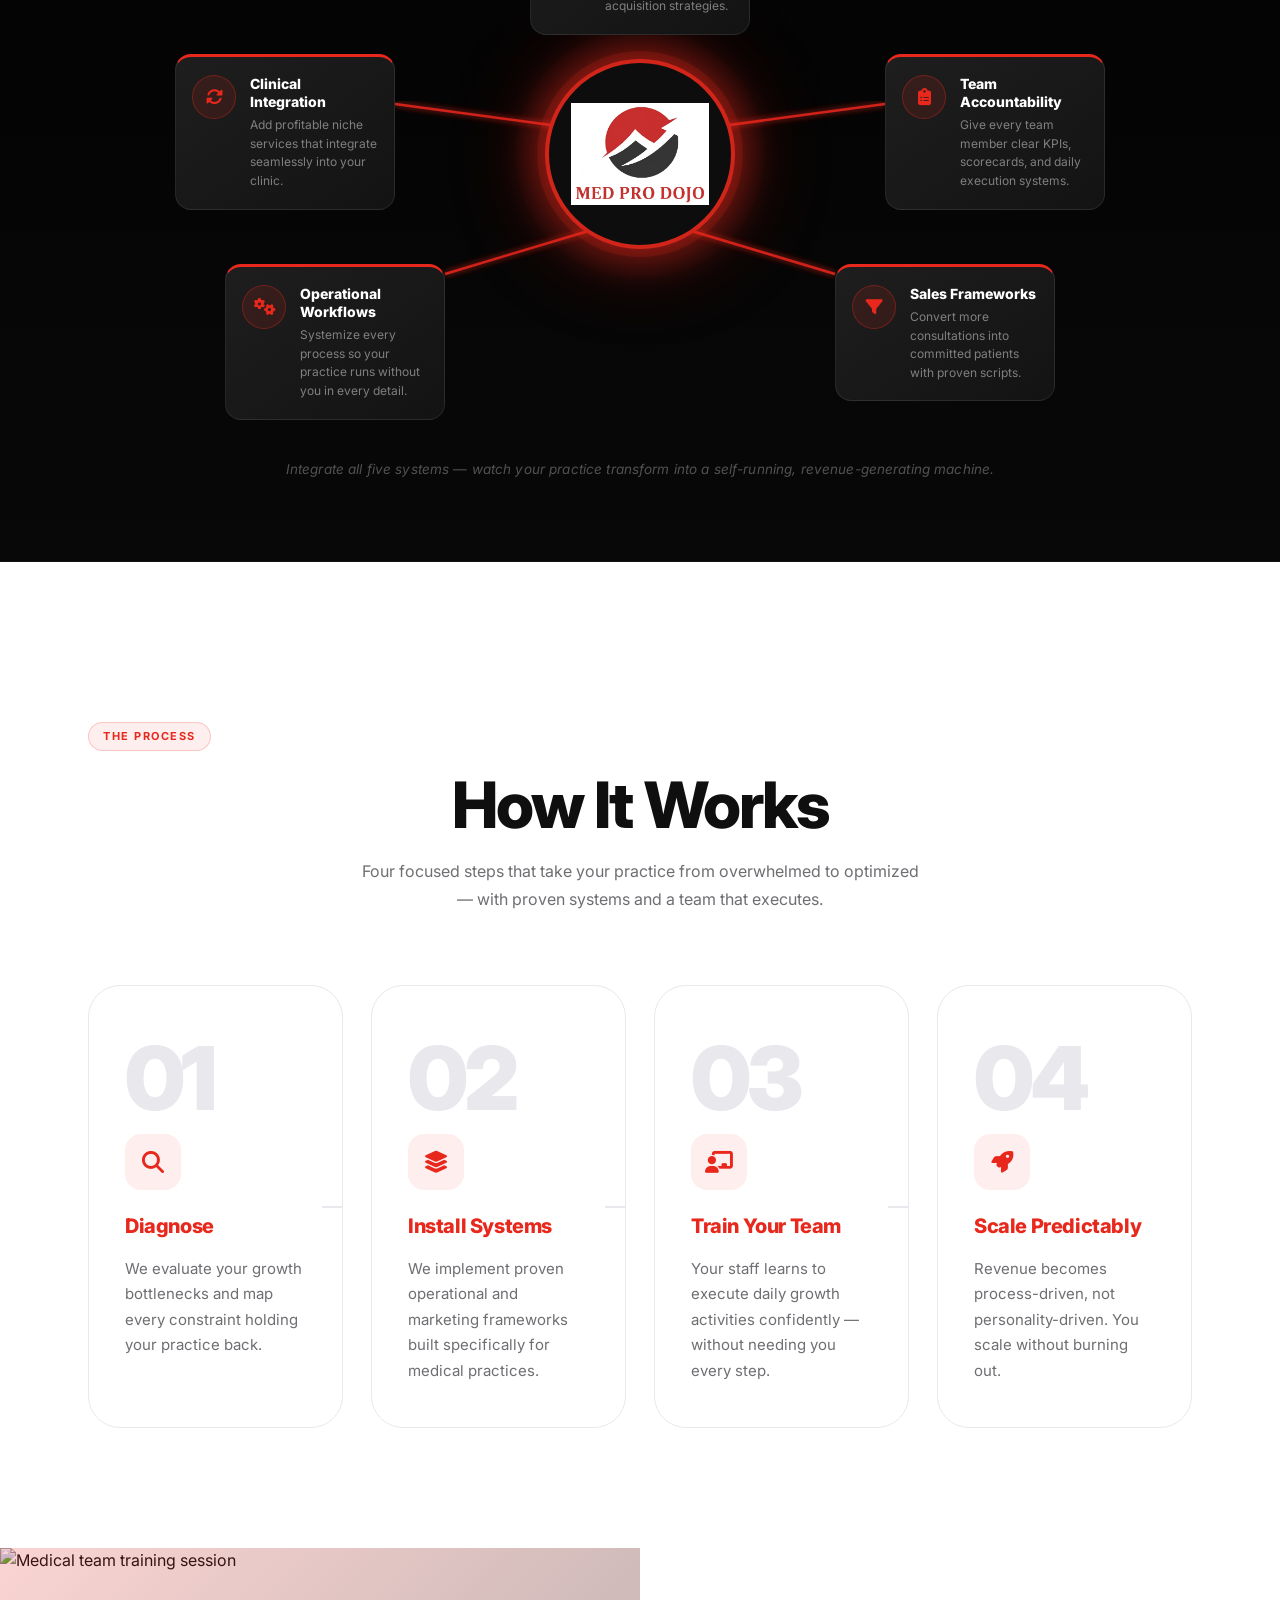
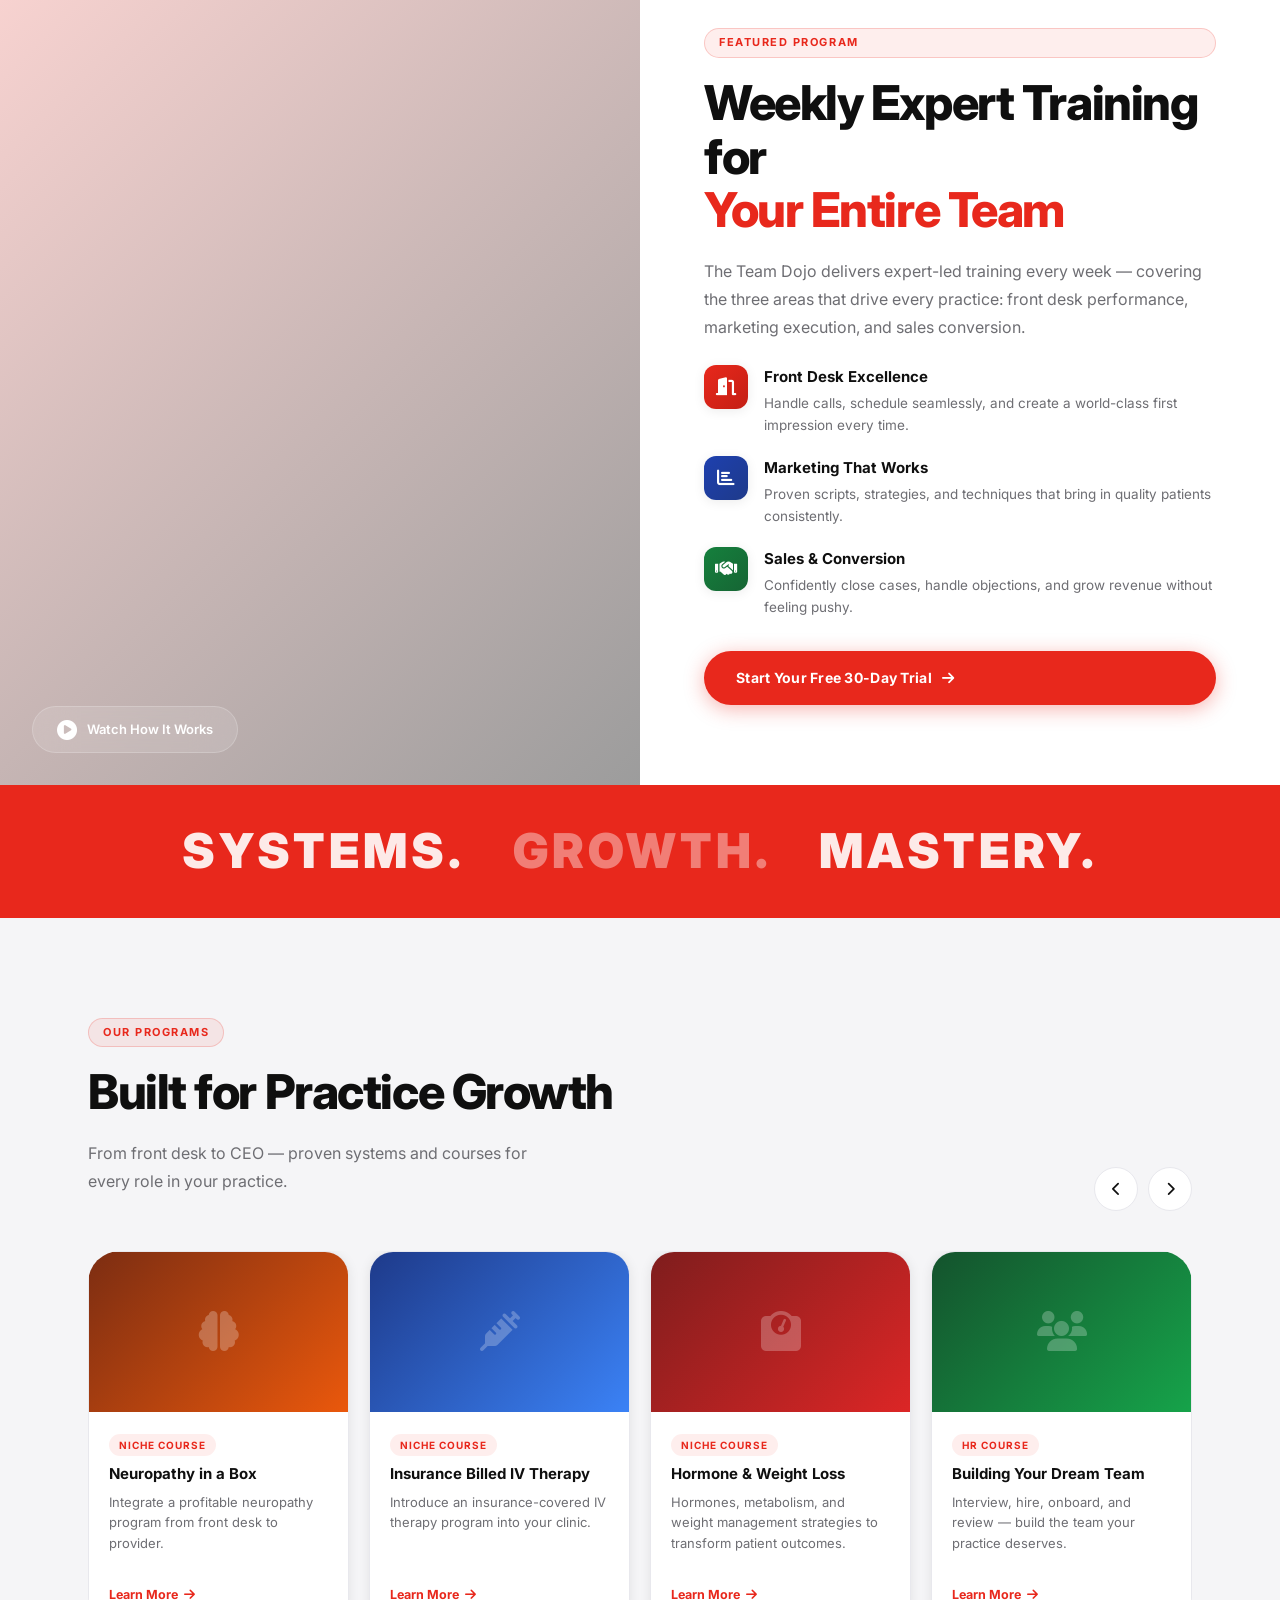
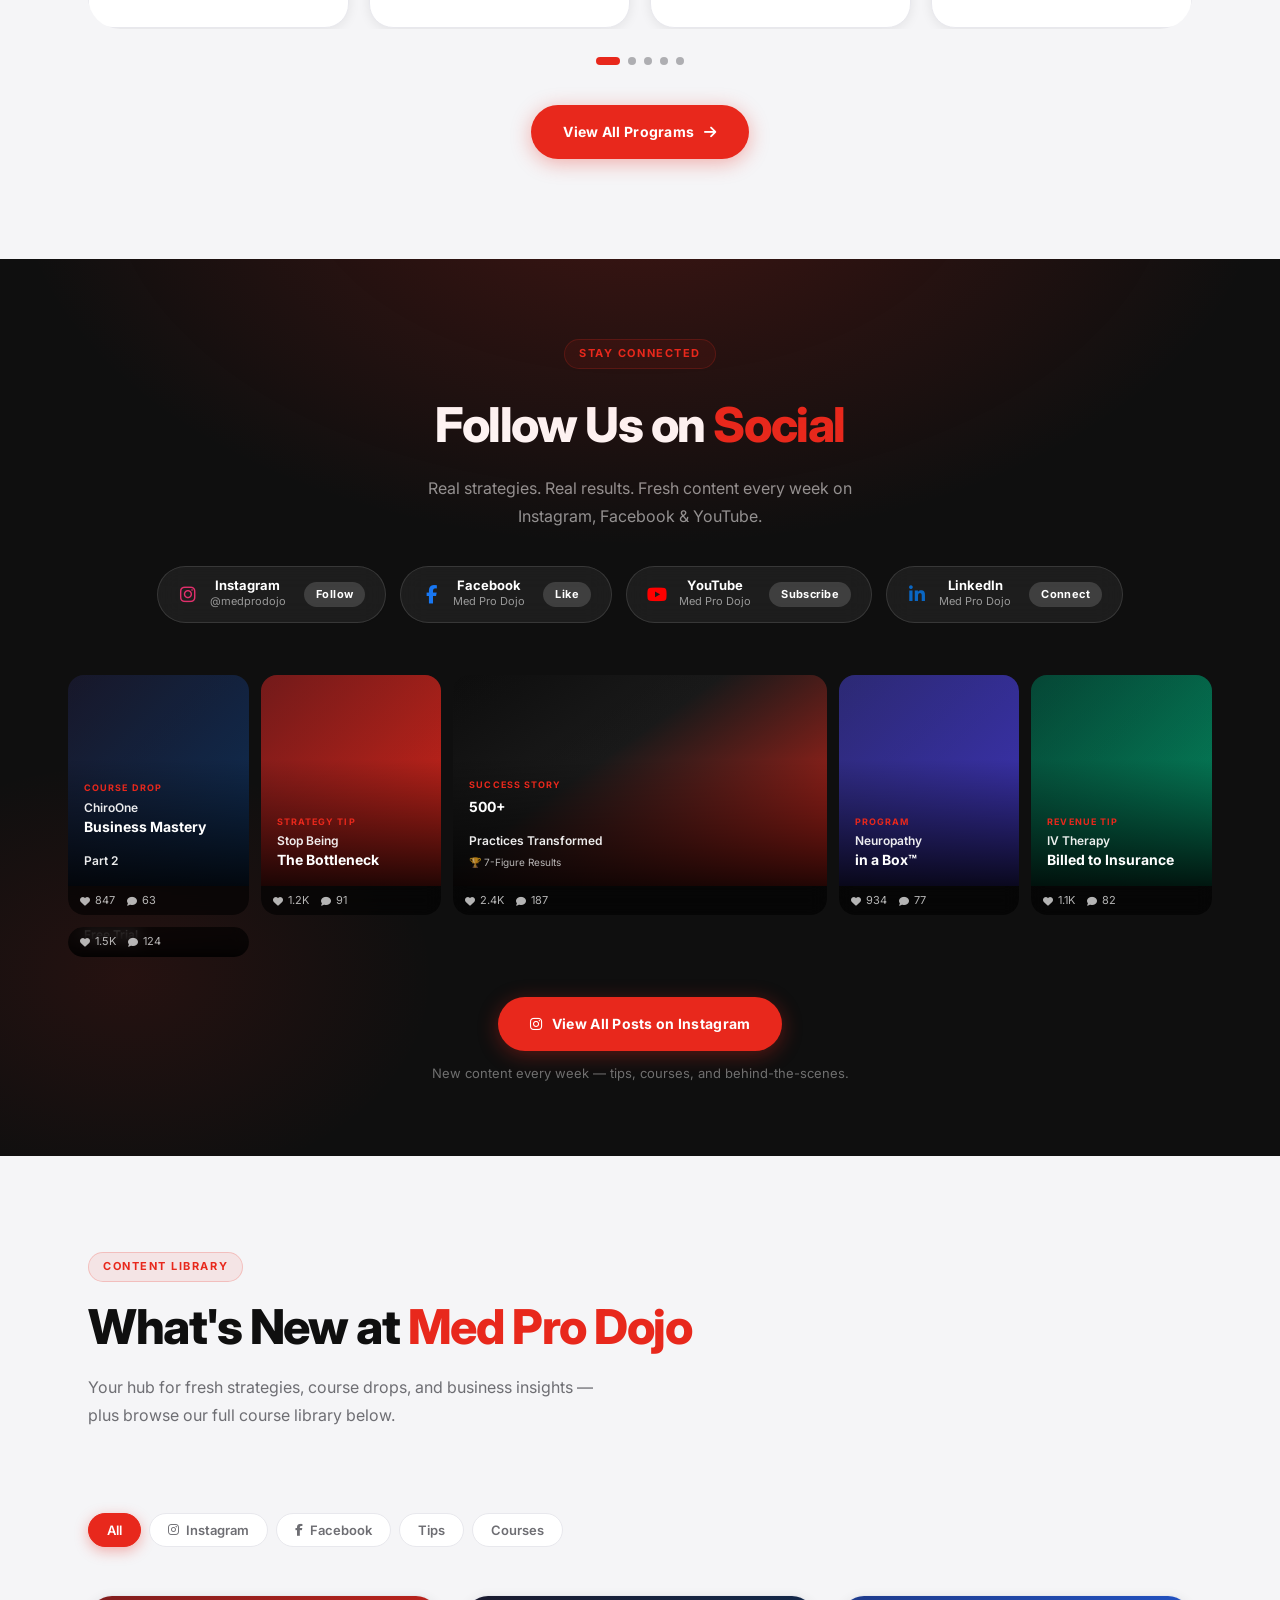
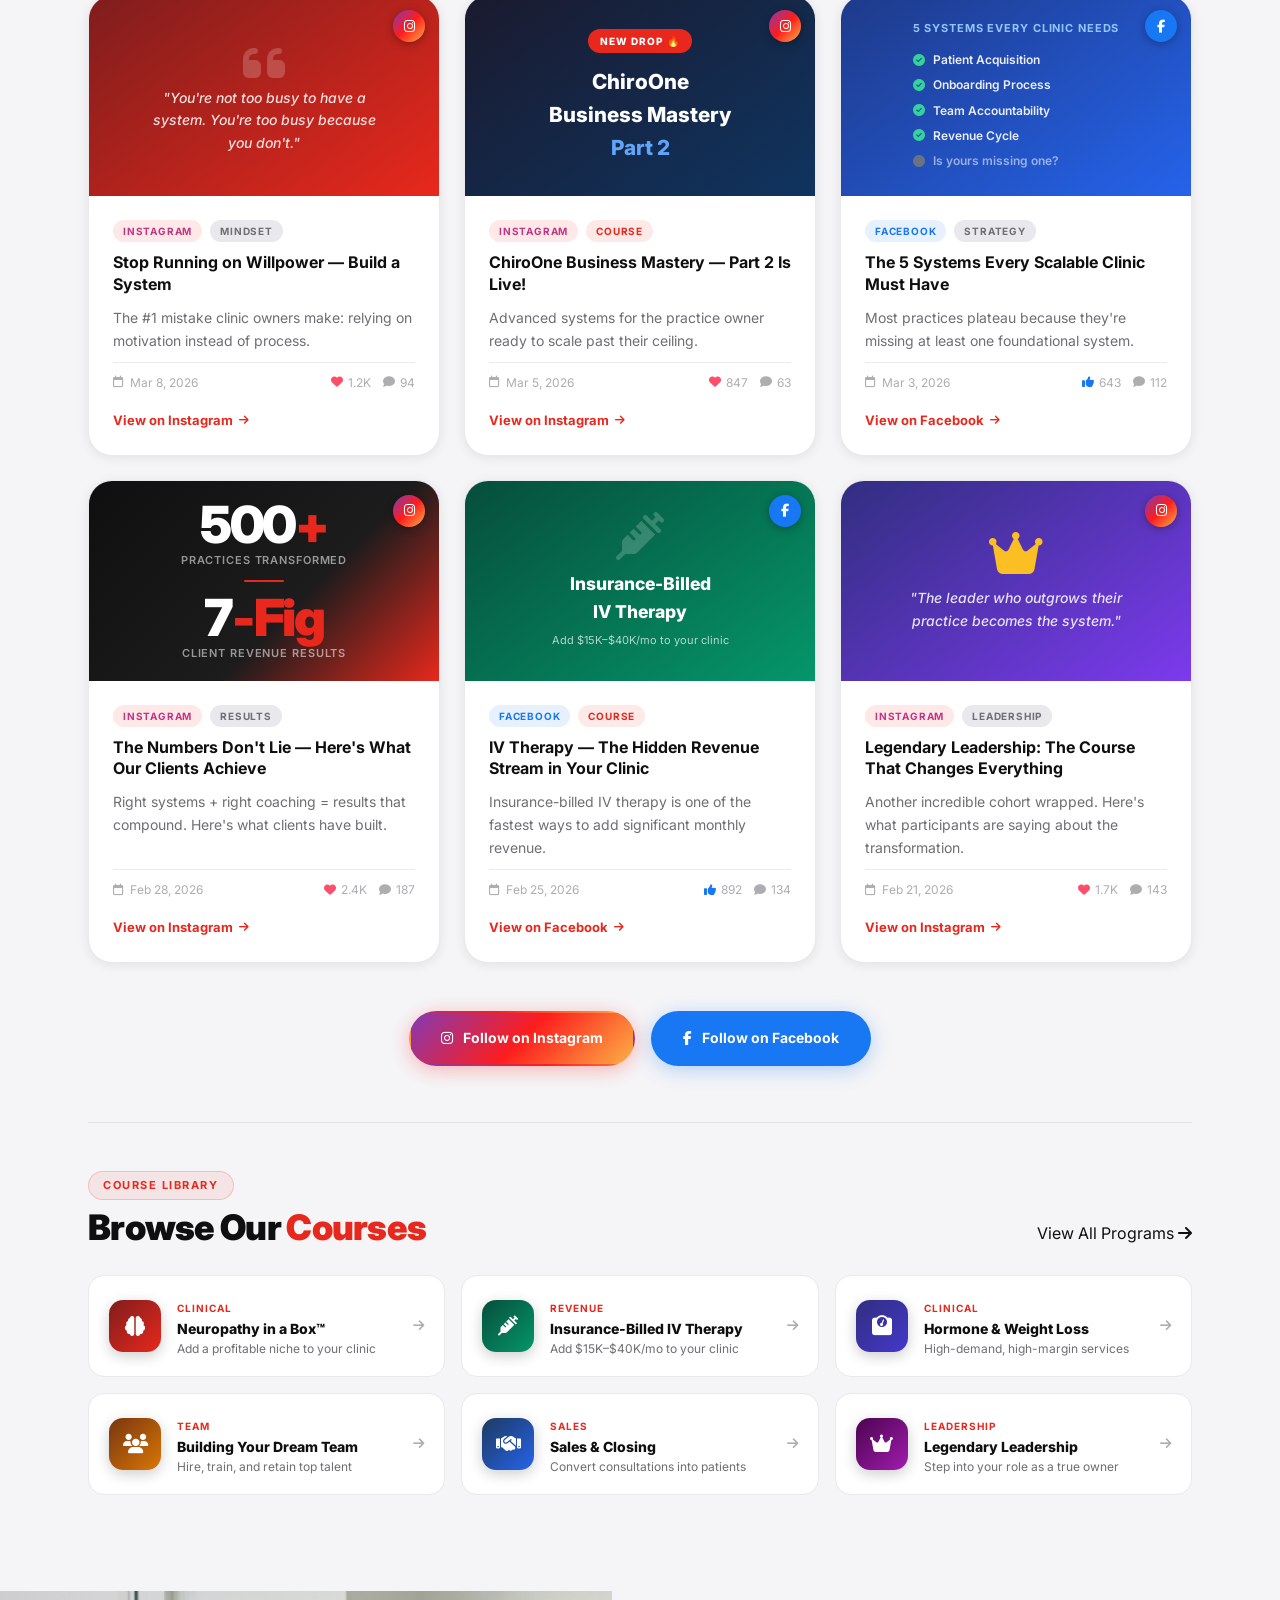
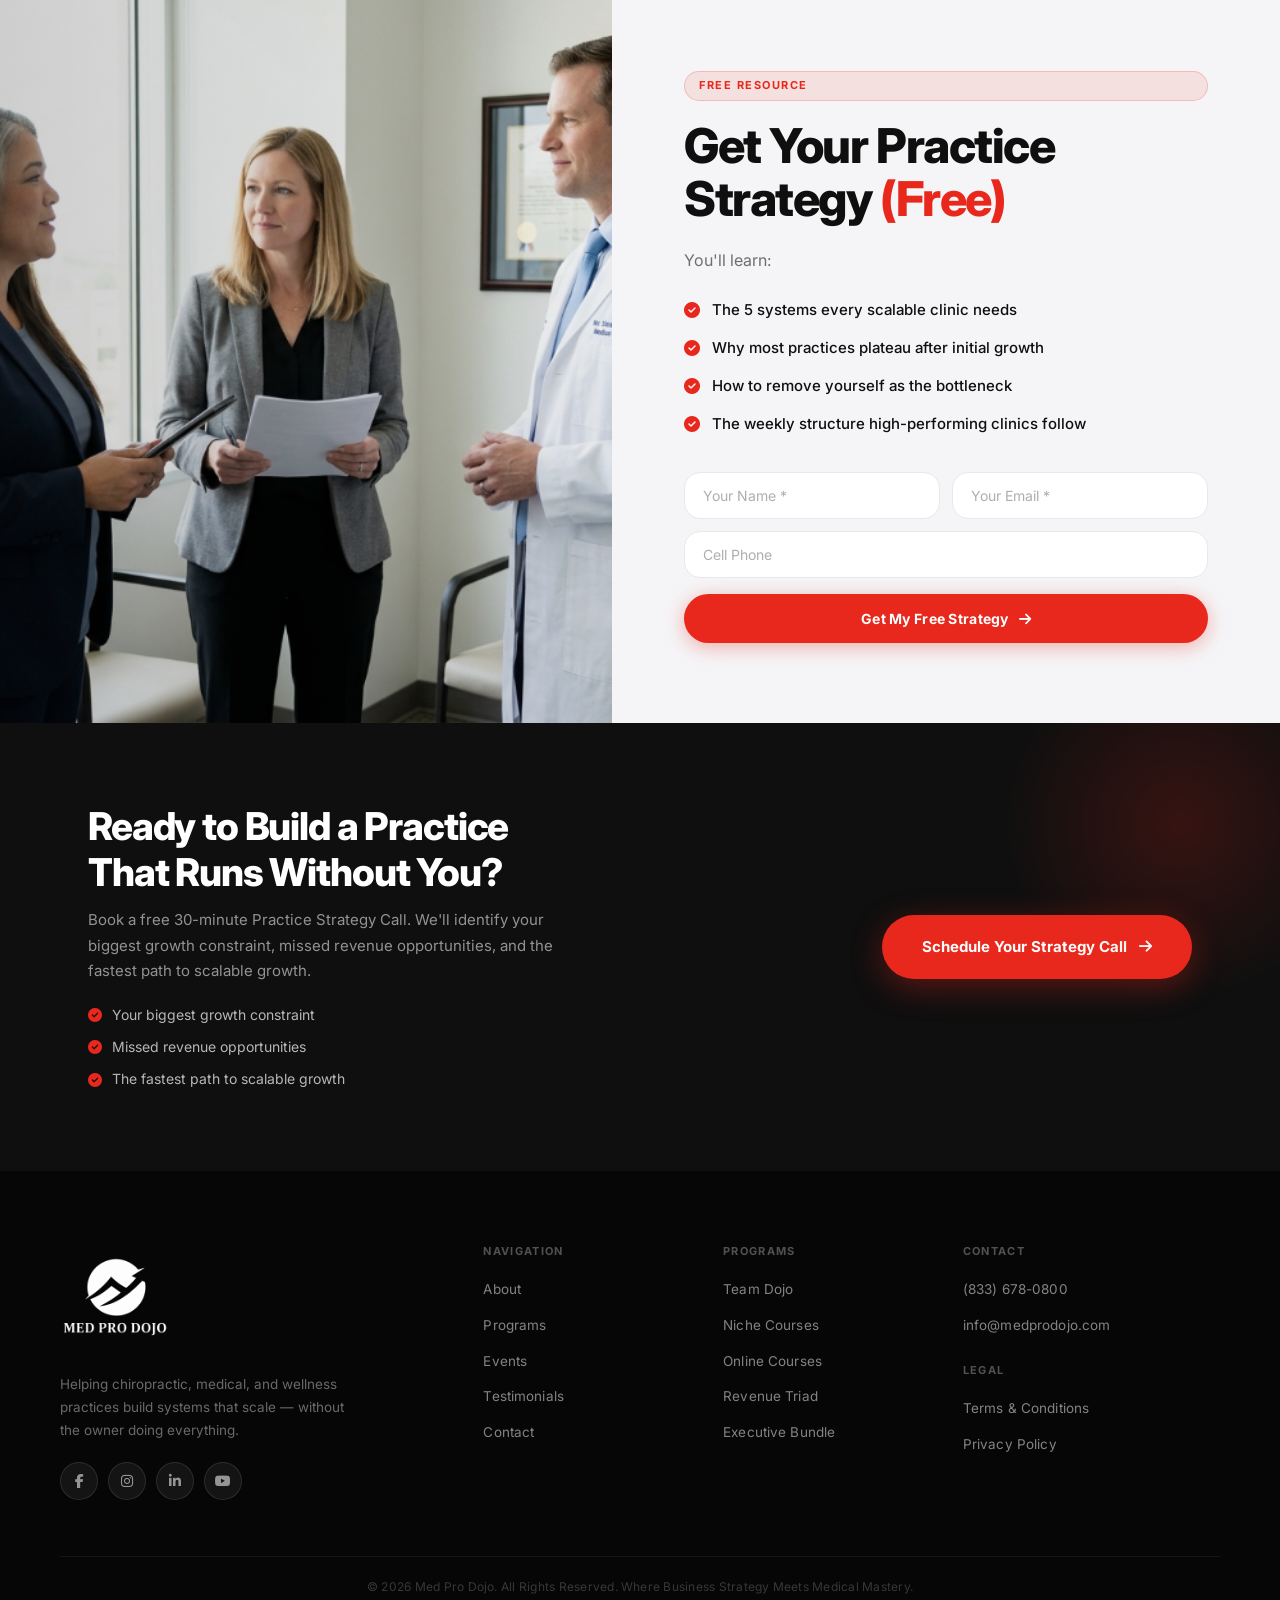
==== commit 19fffc85: "Add files via upload" ====
--- a/index.html
+++ b/index.html
@@ -673,7 +673,7 @@
   ════════════════════════════════════════ -->
   <section class="free-section" id="free-strategy">
     <div class="free-left">
-      <img src="images/free-strategy-doctor.jpg" alt="Excited doctor discussing practice strategy" />
+      <img src="images/free-strategy-consult.jpg" alt="Medical team discussing practice strategy" />
       <div class="free-left-overlay"></div>
     </div>
     <div class="free-right">
--- a/css/style.css
+++ b/css/style.css
@@ -827,7 +827,7 @@
     0 0 0 8px rgba(232,40,28,0.15),
     0 0 50px rgba(232,40,28,0.65),
     0 0 100px rgba(232,40,28,0.3);
-  background: #ffffff;
+  background: #0d0d0d;
   overflow: hidden;
 }
 .gsd-hub-inner {
@@ -3377,6 +3377,14 @@
     height: 100px;
     margin: 0 auto 8px;
   }
+  .gsd-hub-ring { background: #0d0d0d; }
+  .gsd-hub-logo {
+    width: 70px;
+    height: 70px;
+    mix-blend-mode: normal;
+    filter: brightness(0) invert(1);
+    -webkit-filter: brightness(0) invert(1);
+  }
   .gsd-card {
     position: static;
     width: 100%;
@@ -3464,4 +3472,16 @@
   /* ── Natasha section tighten ── */
   .natasha-hero-row { gap: 28px; }
   .natasha-creds { flex-wrap: wrap; gap: 6px; }
-}
+  /* Force photo frame to never overflow viewport */
+  .natasha-photo-frame {
+    max-width: calc(100vw - 40px) !important;
+    height: 280px !important;
+    margin: 0 auto !important;
+    border-radius: 16px !important;
+  }
+  .natasha-photo-wrap {
+    width: 100%;
+    padding: 0 20px;
+    box-sizing: border-box;
+  }
+}
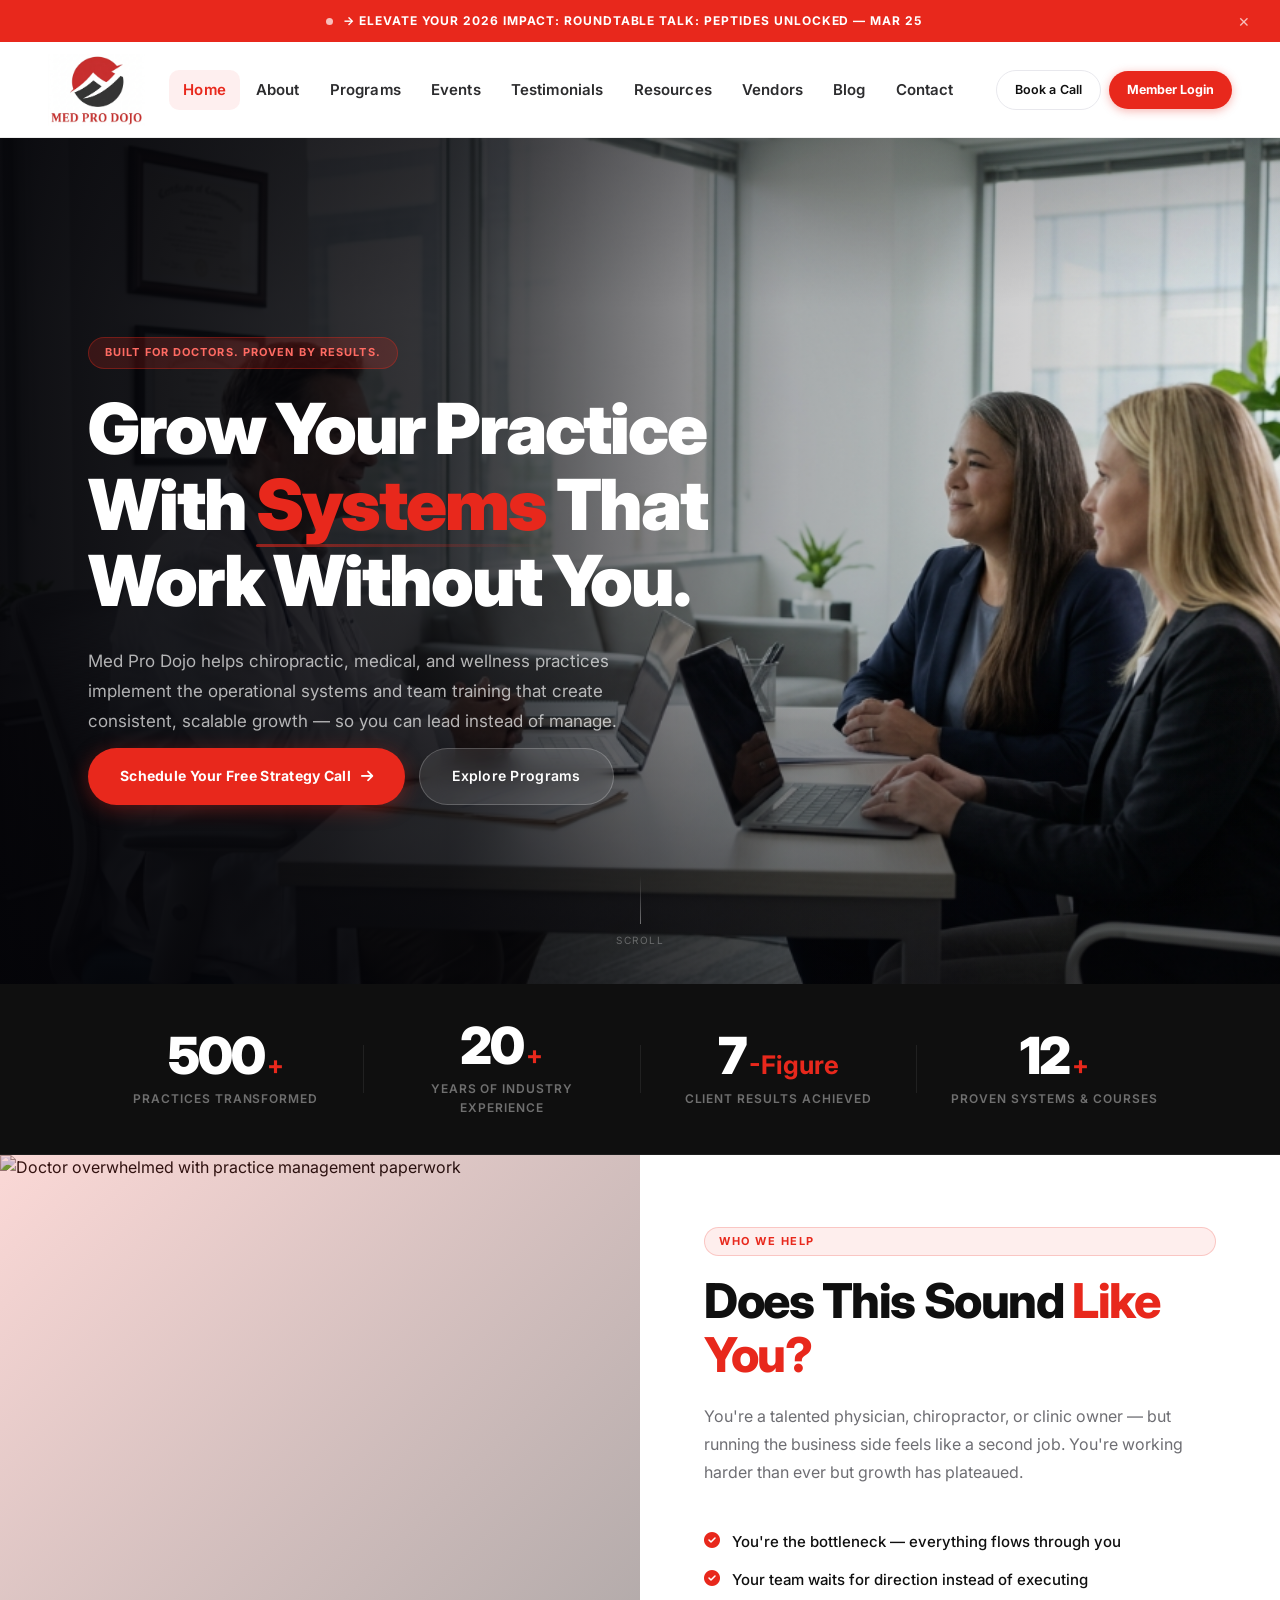
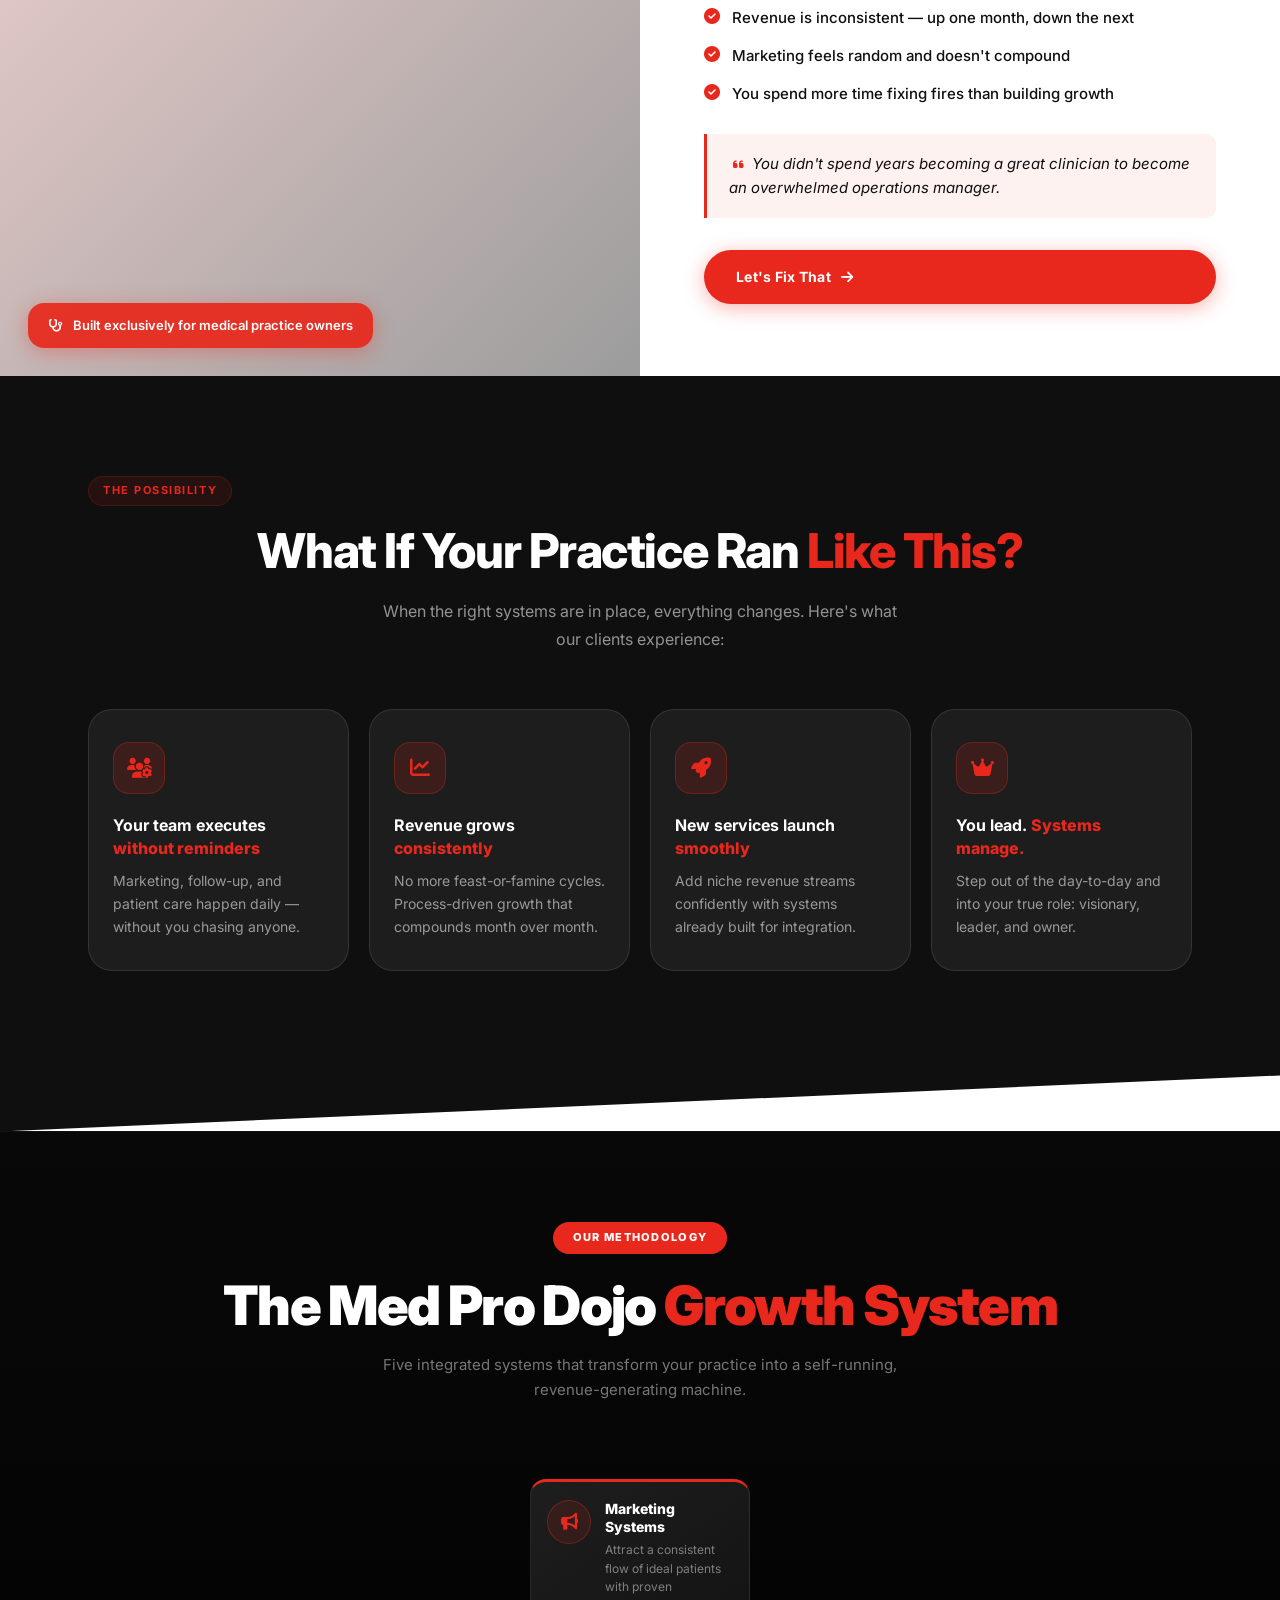
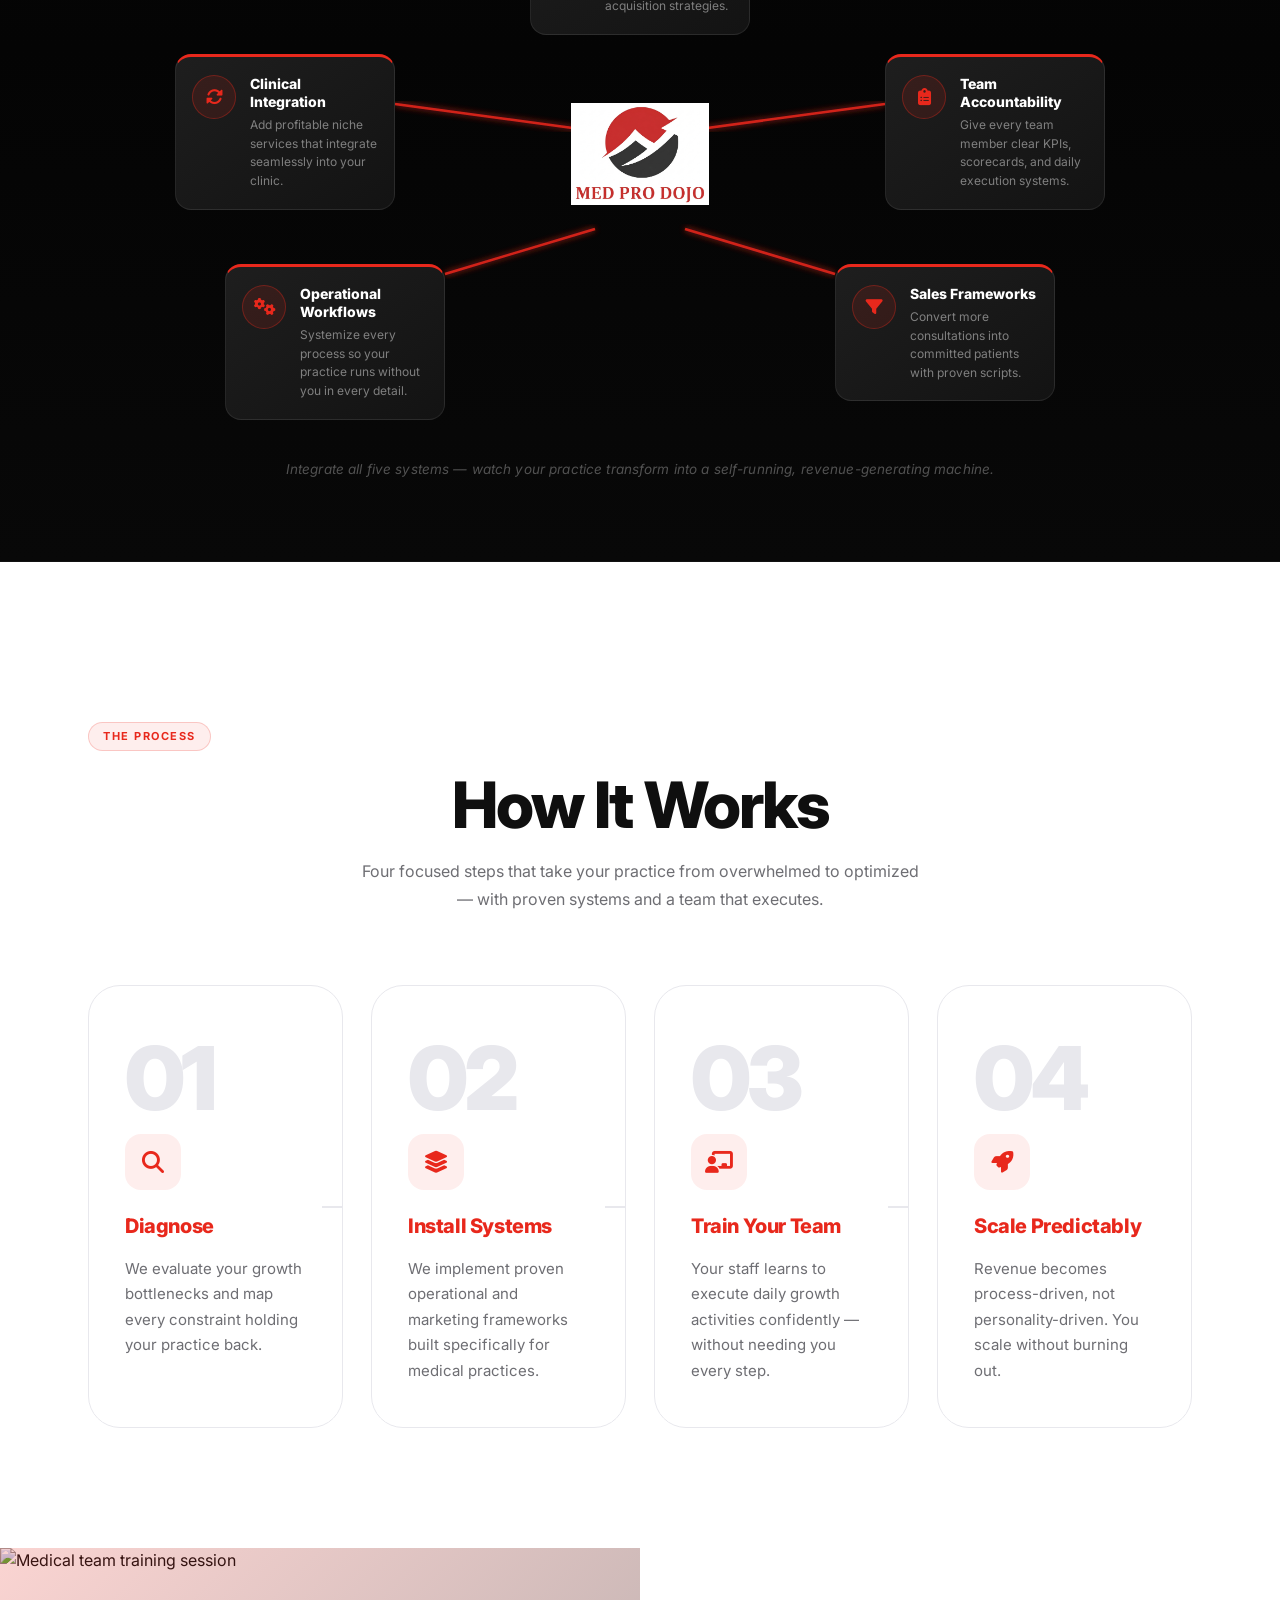
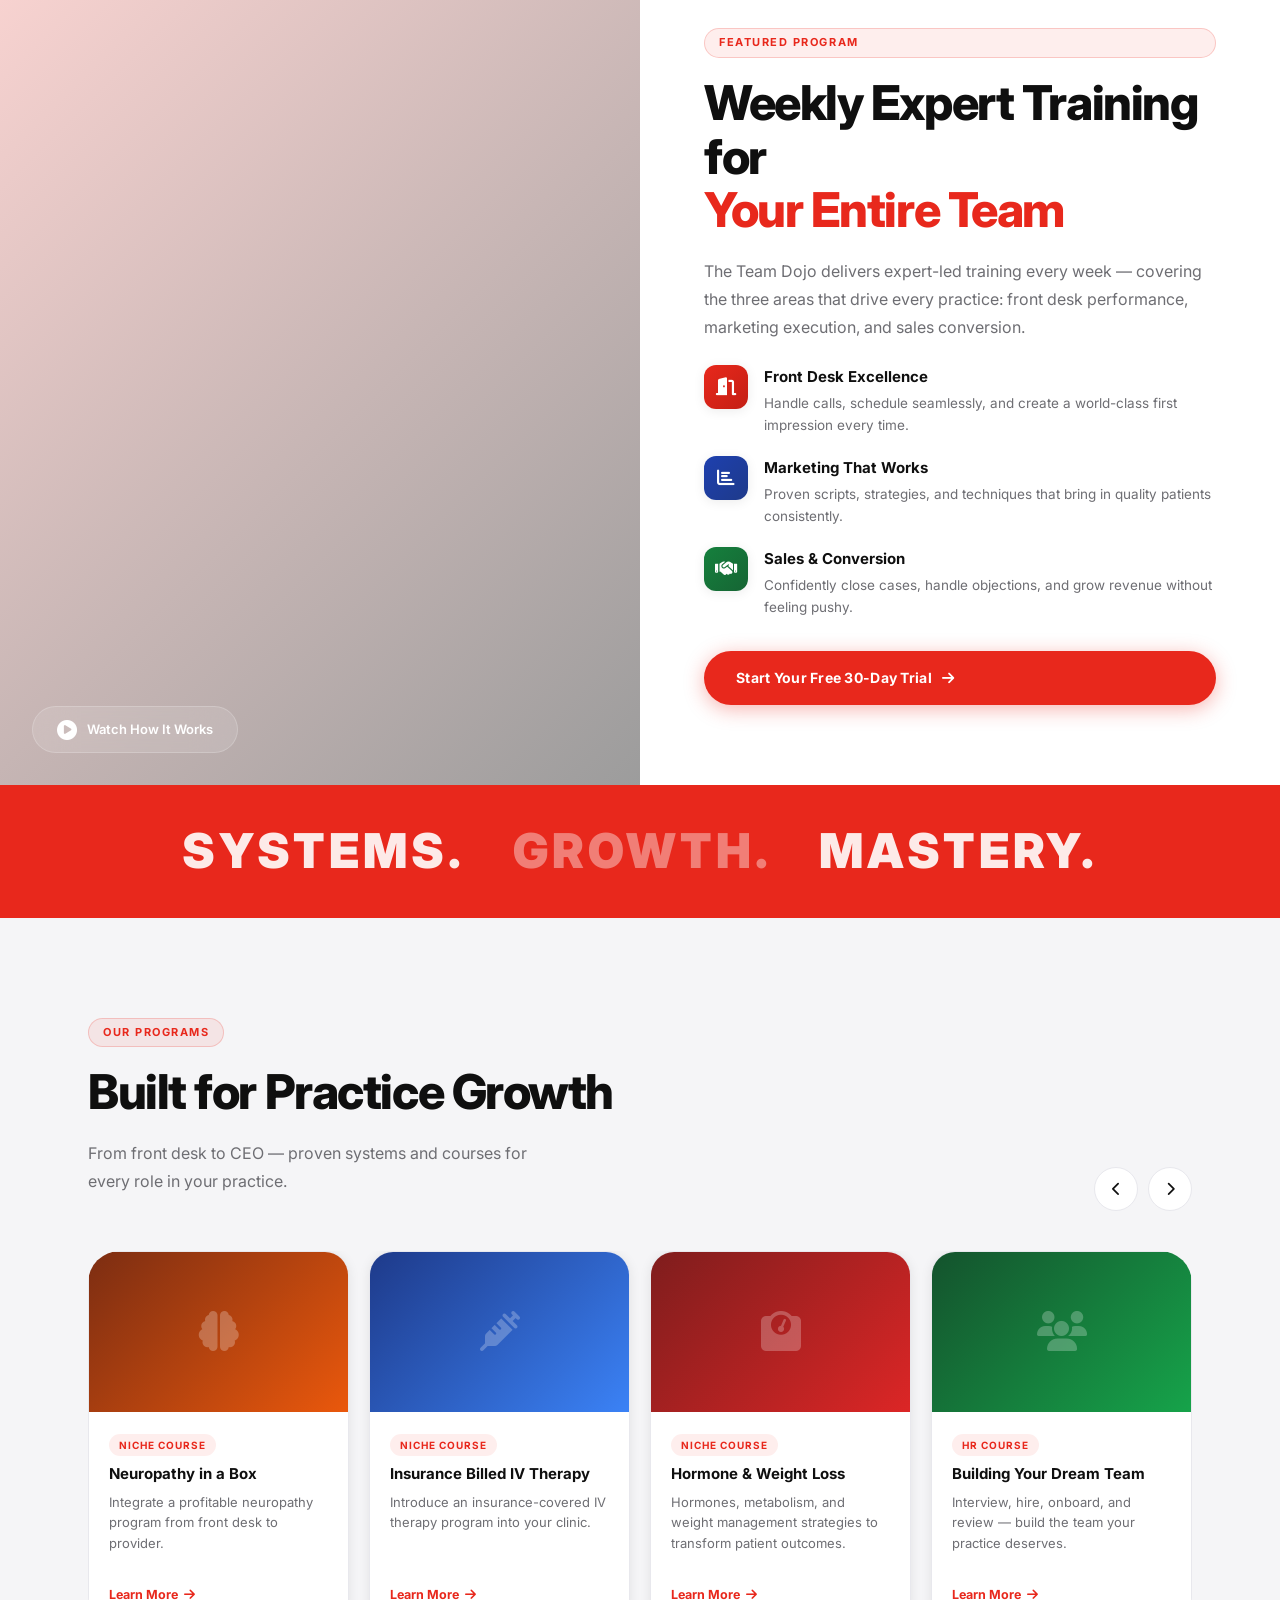
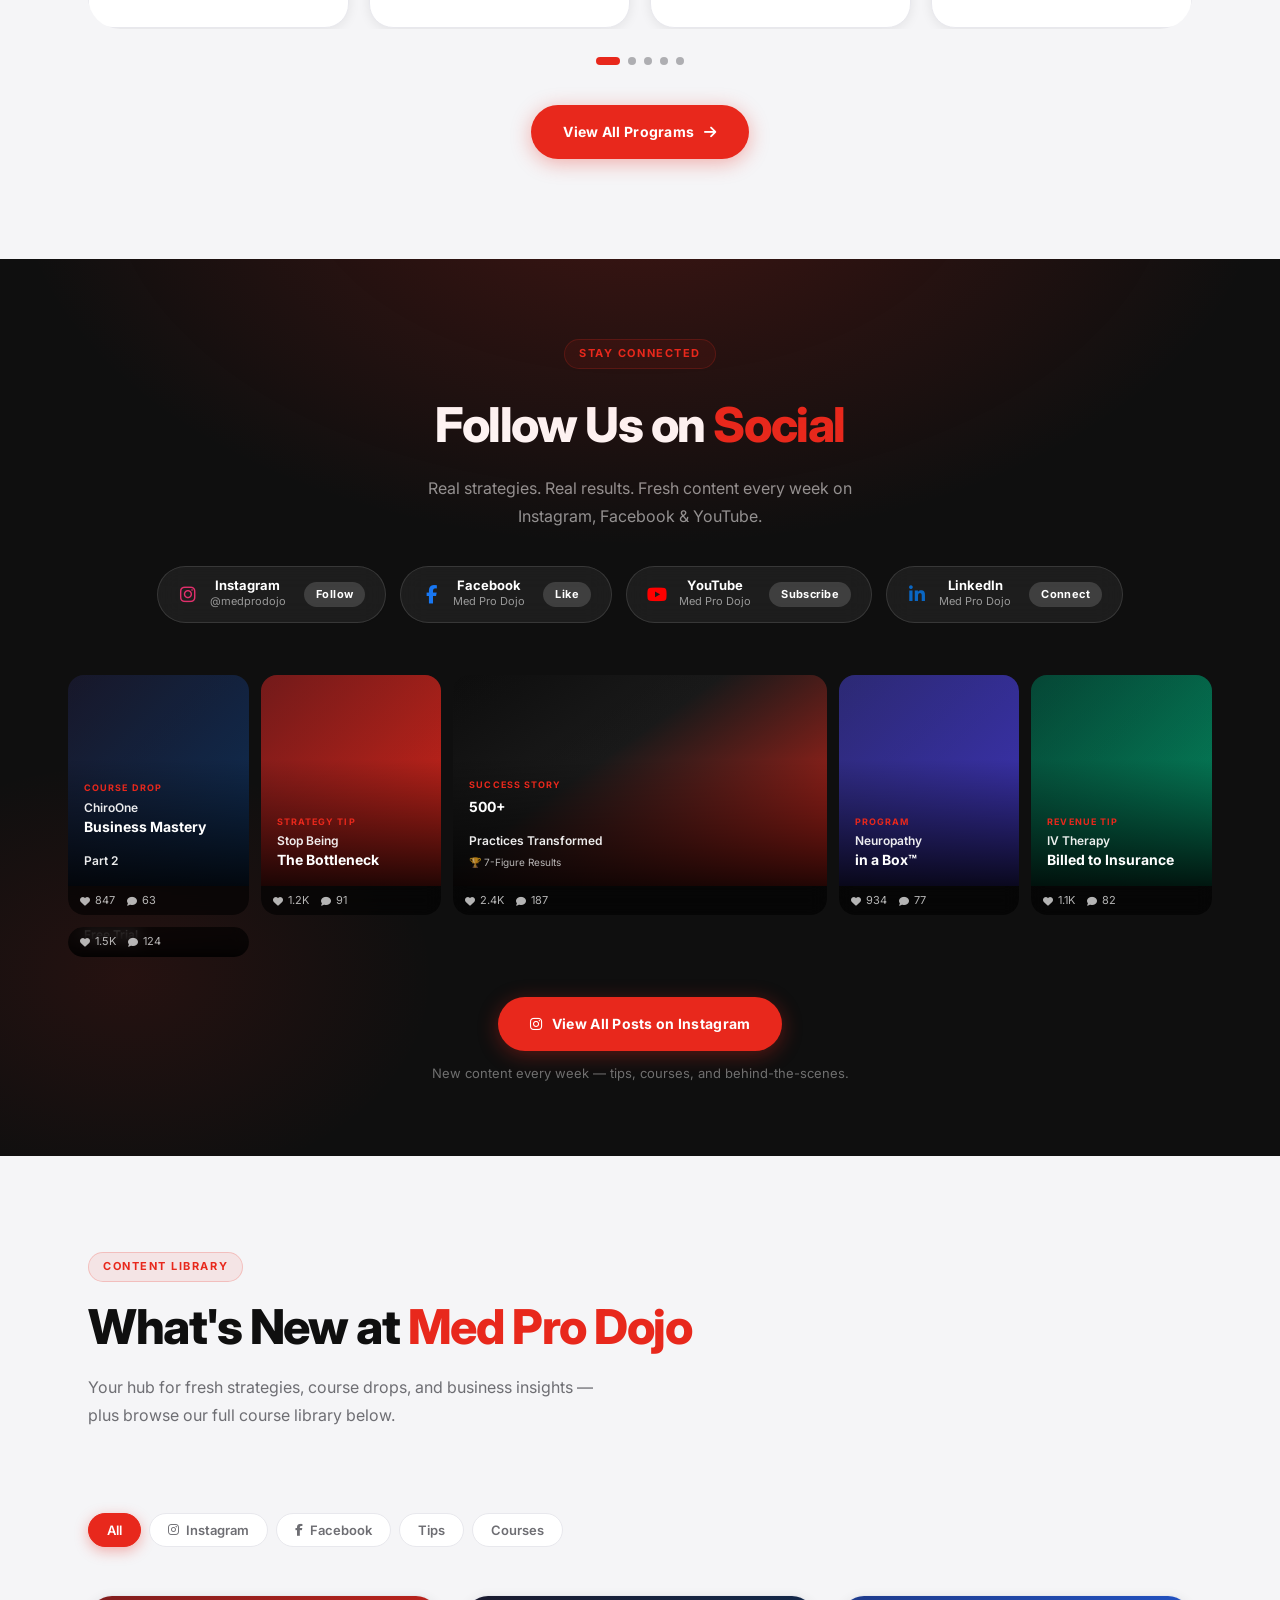
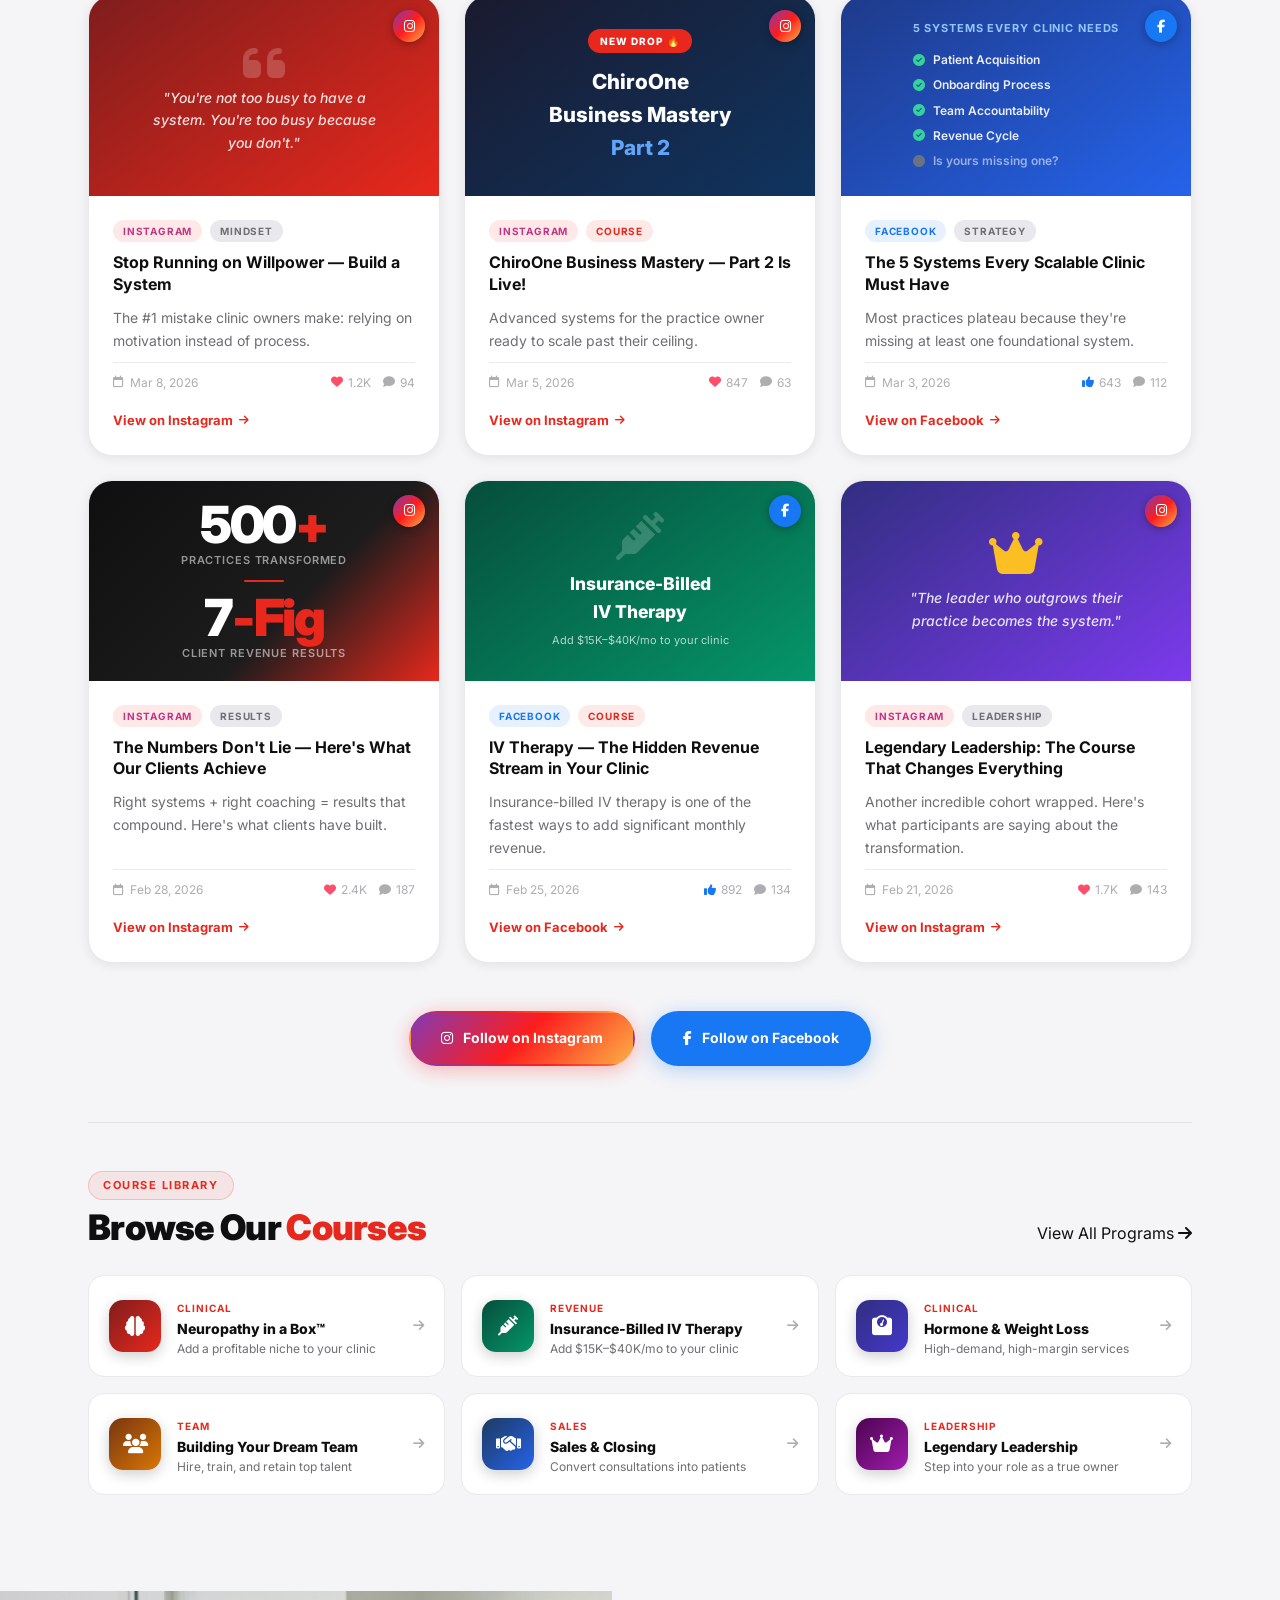
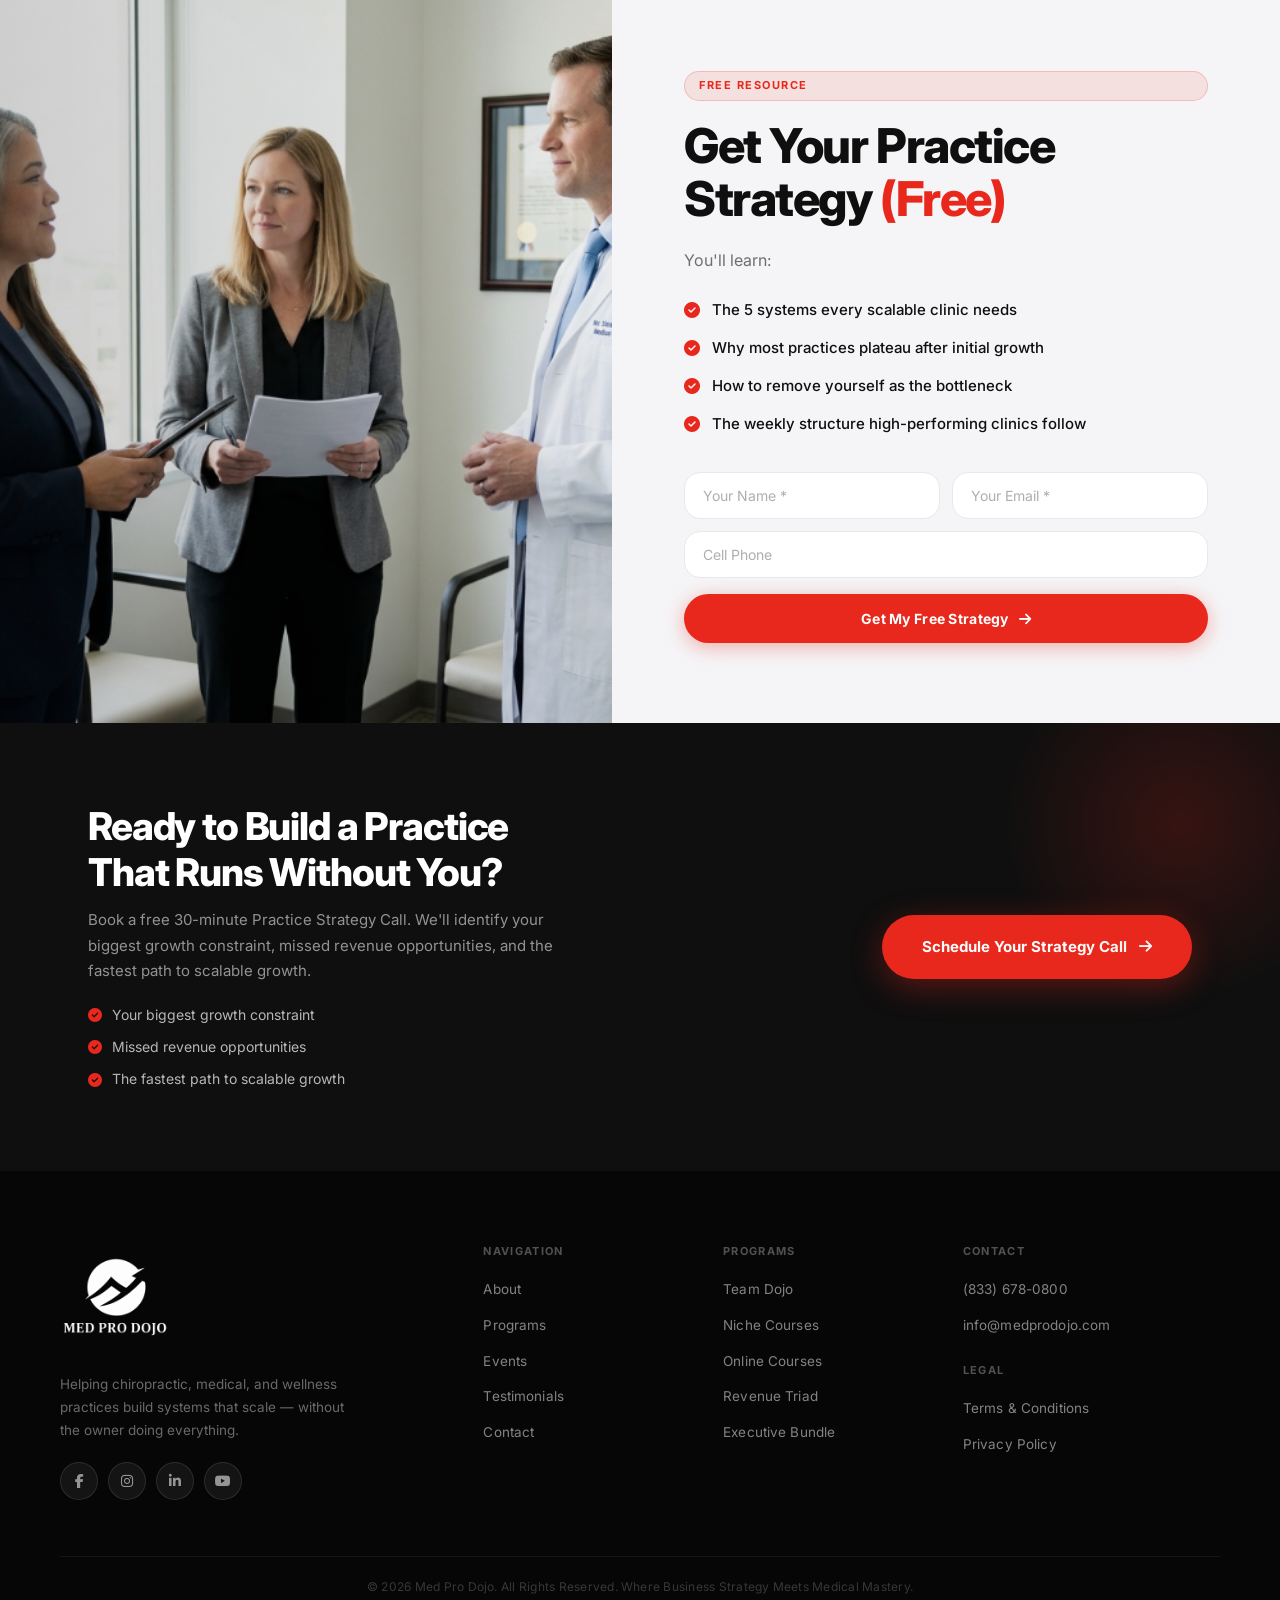
==== commit bb4540ea: "Add files via upload" ====
--- a/index.html
+++ b/index.html
@@ -216,8 +216,6 @@
 
         <!-- CENTER HUB -->
         <div class="gsd-hub">
-          <div class="gsd-hub-outer-glow"></div>
-          <div class="gsd-hub-ring"></div>
           <div class="gsd-hub-inner">
             <img src="images/logo-official.png" alt="Med Pro Dojo" class="gsd-hub-logo" />
           </div>
--- a/css/style.css
+++ b/css/style.css
@@ -3371,20 +3371,10 @@
     padding: 20px 16px;
   }
   .gsd-lines { display: none; }
-  .gsd-hub {
-    position: static;
-    width: 100px;
-    height: 100px;
-    margin: 0 auto 8px;
-  }
-  .gsd-hub-ring { background: #0d0d0d; }
-  .gsd-hub-logo {
-    width: 70px;
-    height: 70px;
-    mix-blend-mode: normal;
-    filter: brightness(0) invert(1);
-    -webkit-filter: brightness(0) invert(1);
-  }
+  .gsd-hub { display: none; }
+  .gsd-hub-ring { display: none; }
+  .gsd-hub-outer-glow { display: none; }
+  .gsd-hub-logo { display: none; }
   .gsd-card {
     position: static;
     width: 100%;
@@ -3472,16 +3462,13 @@
   /* ── Natasha section tighten ── */
   .natasha-hero-row { gap: 28px; }
   .natasha-creds { flex-wrap: wrap; gap: 6px; }
-  /* Force photo frame to never overflow viewport */
   .natasha-photo-frame {
-    max-width: calc(100vw - 40px) !important;
-    height: 280px !important;
+    width: calc(100% - 40px) !important;
+    max-width: 340px !important;
+    height: 260px !important;
+    border-radius: 16px !important;
     margin: 0 auto !important;
-    border-radius: 16px !important;
+    overflow: hidden !important;
   }
-  .natasha-photo-wrap {
-    width: 100%;
-    padding: 0 20px;
-    box-sizing: border-box;
-  }
-}
+  .natasha-photo-wrap { width: 100%; }
+}
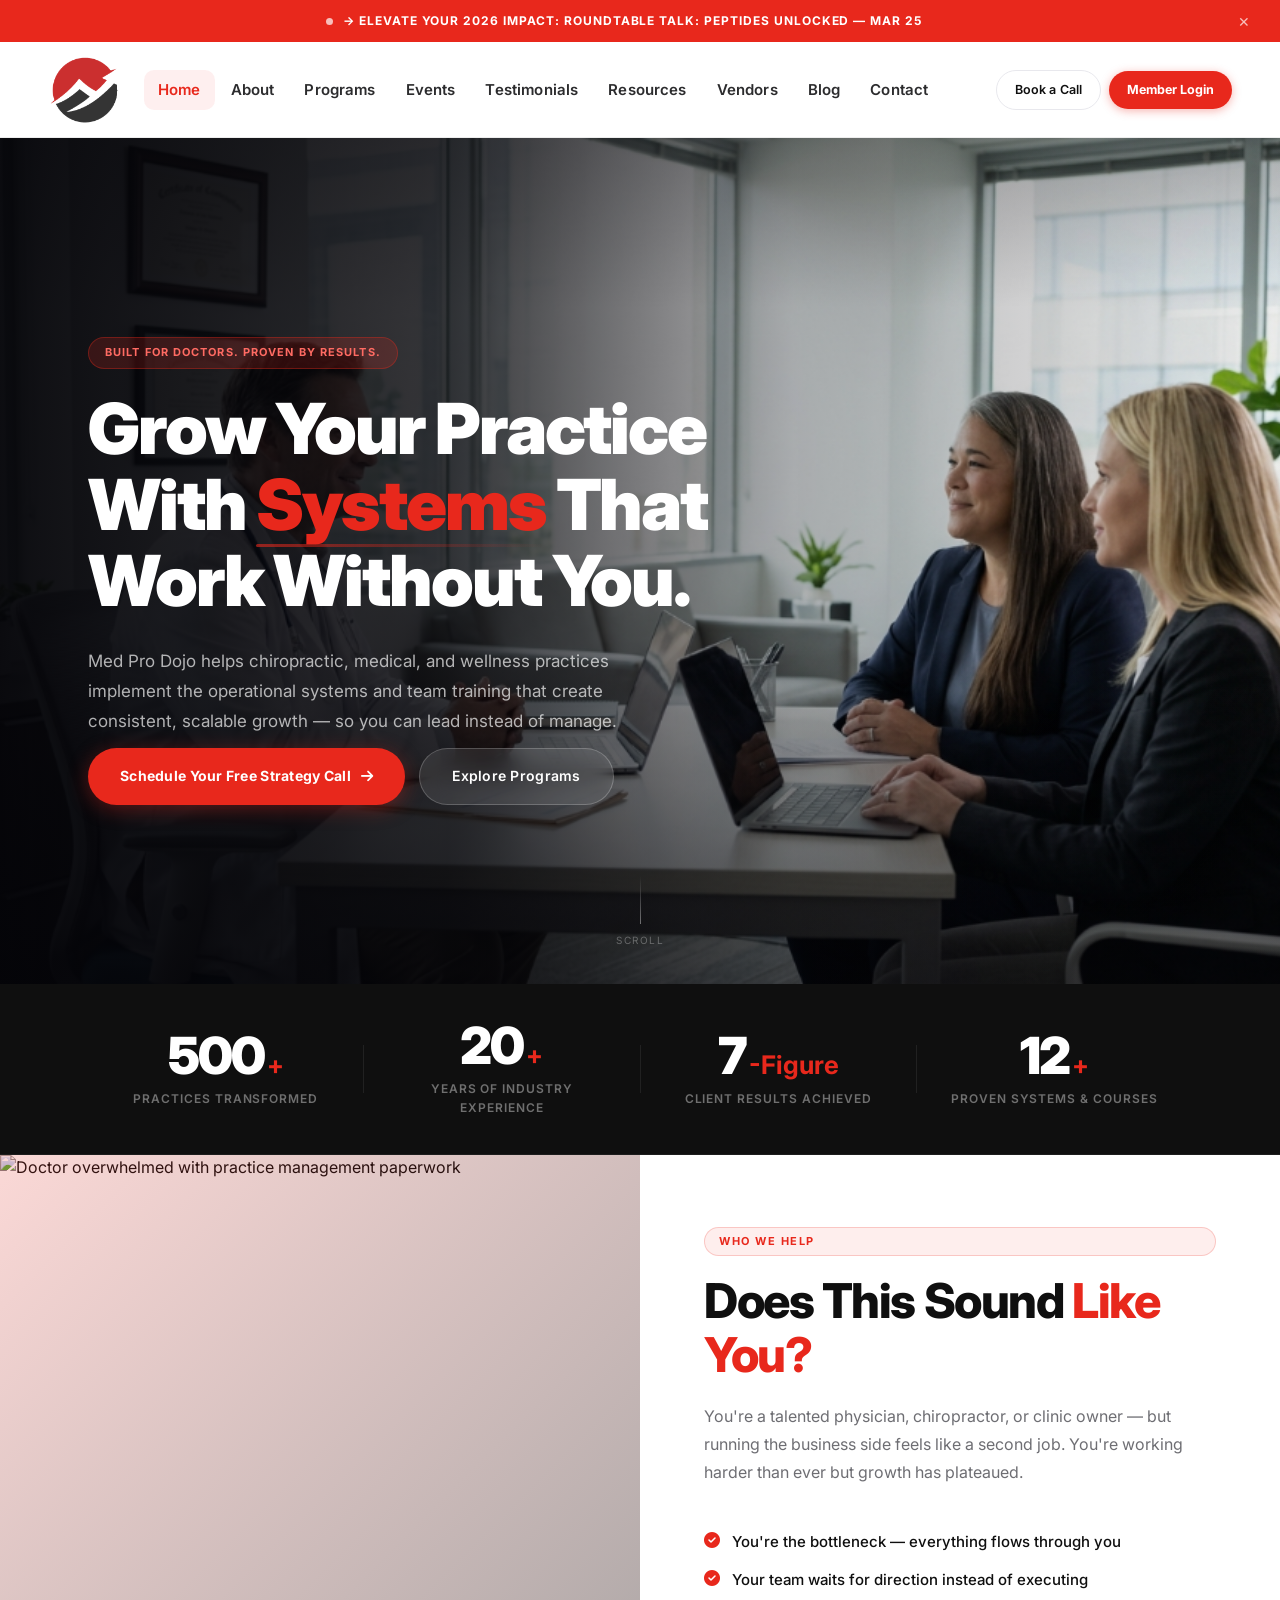
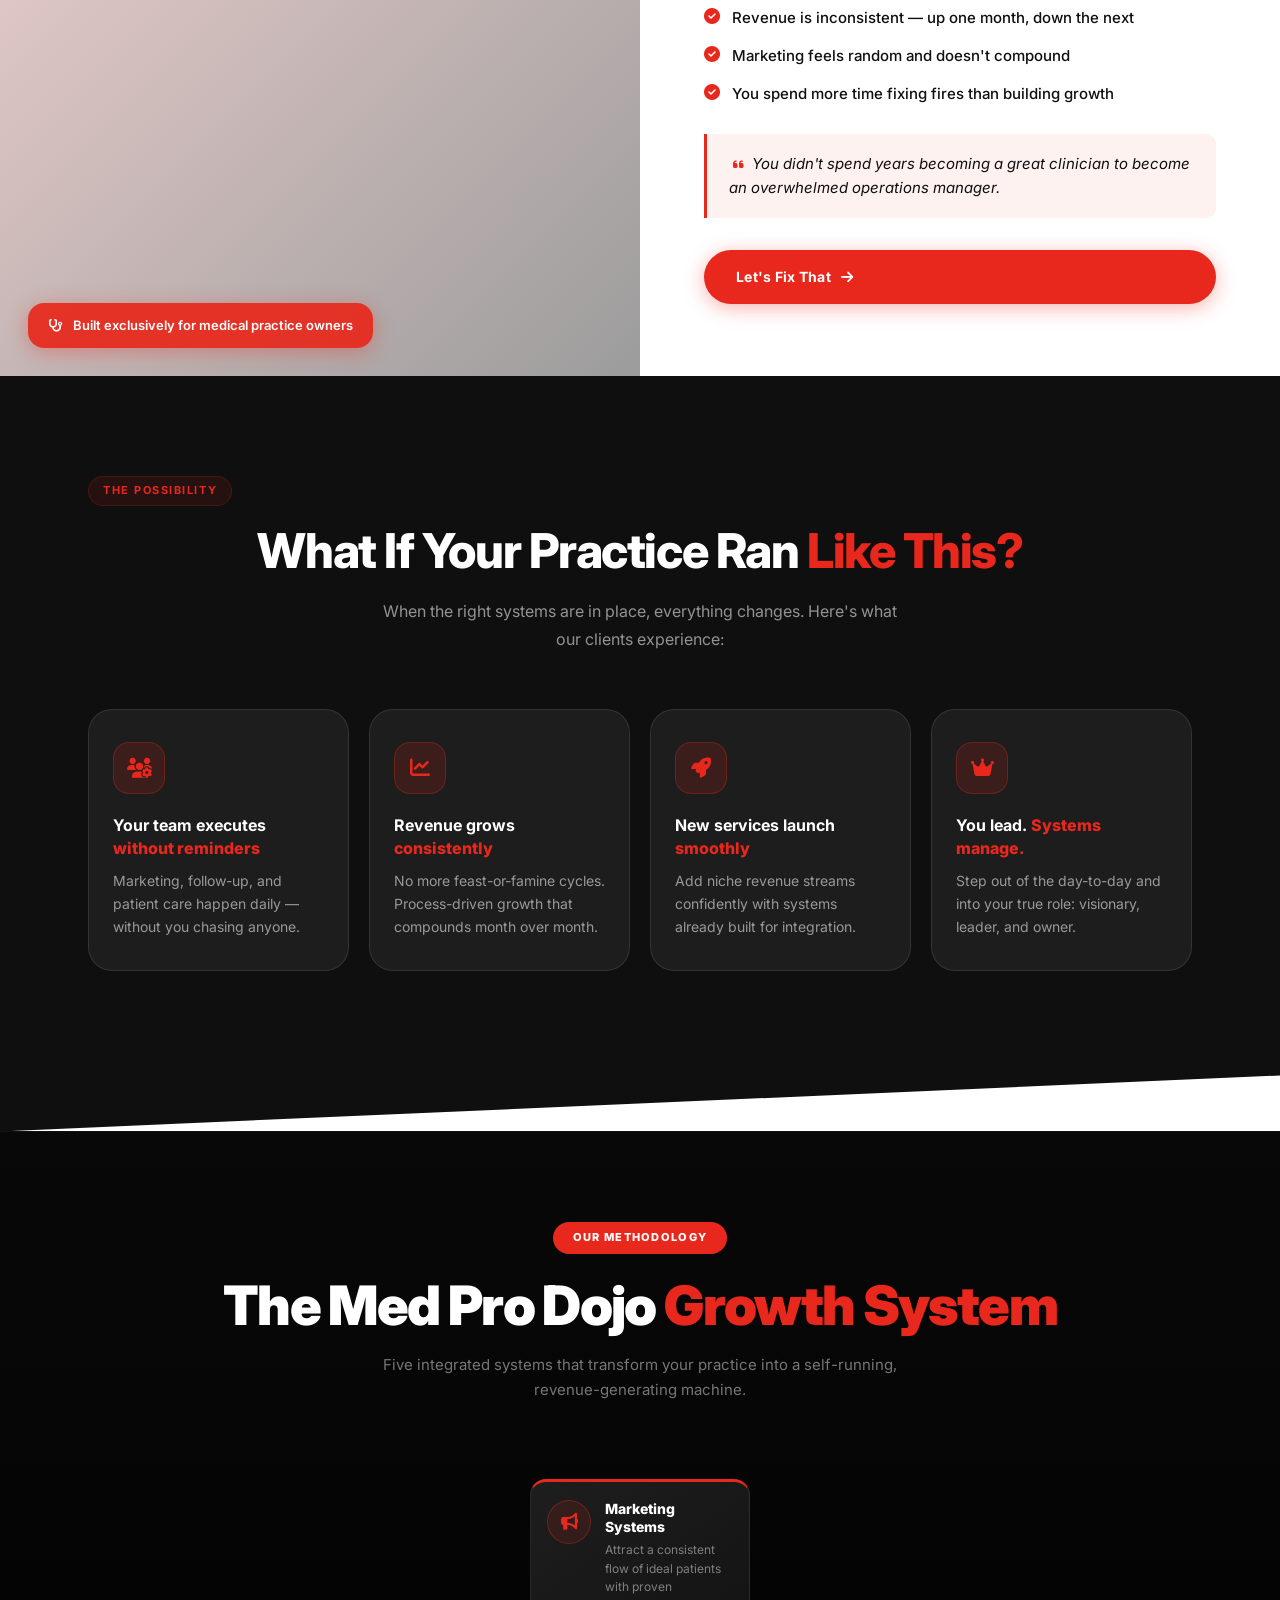
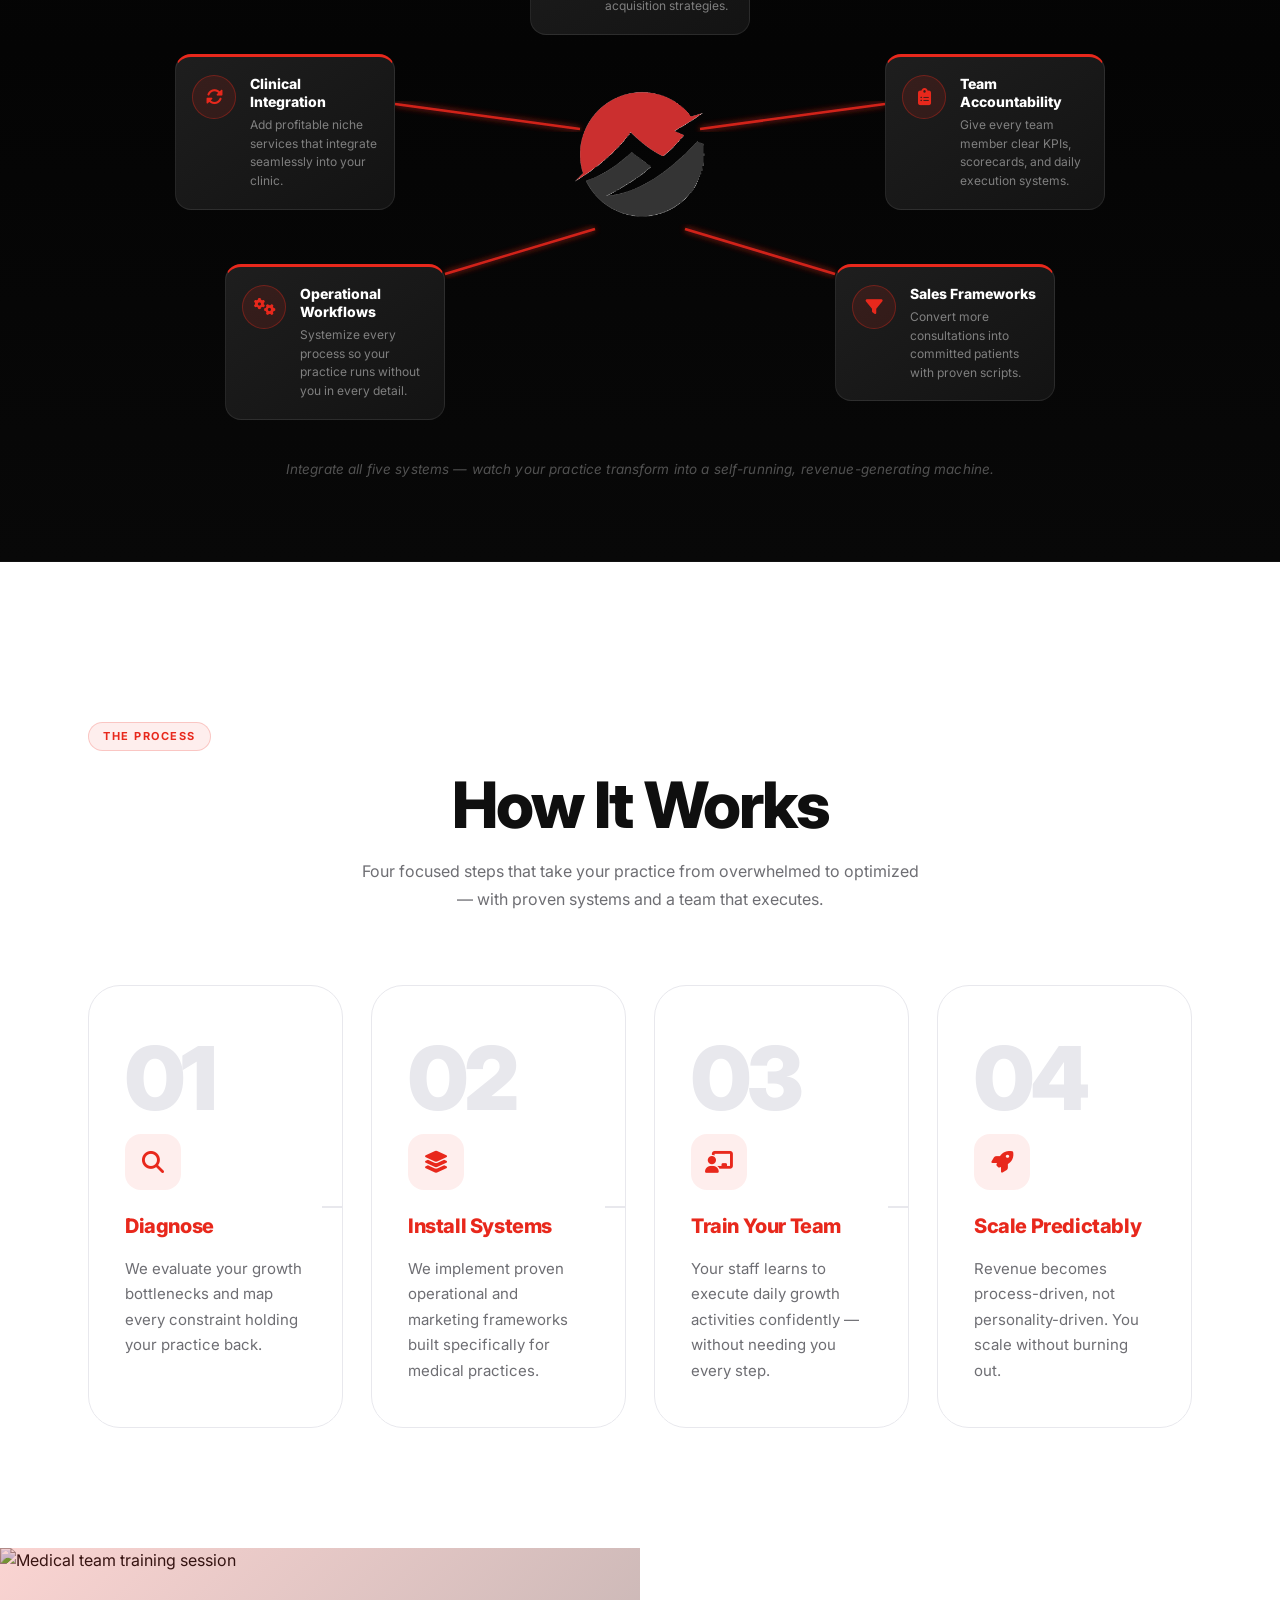
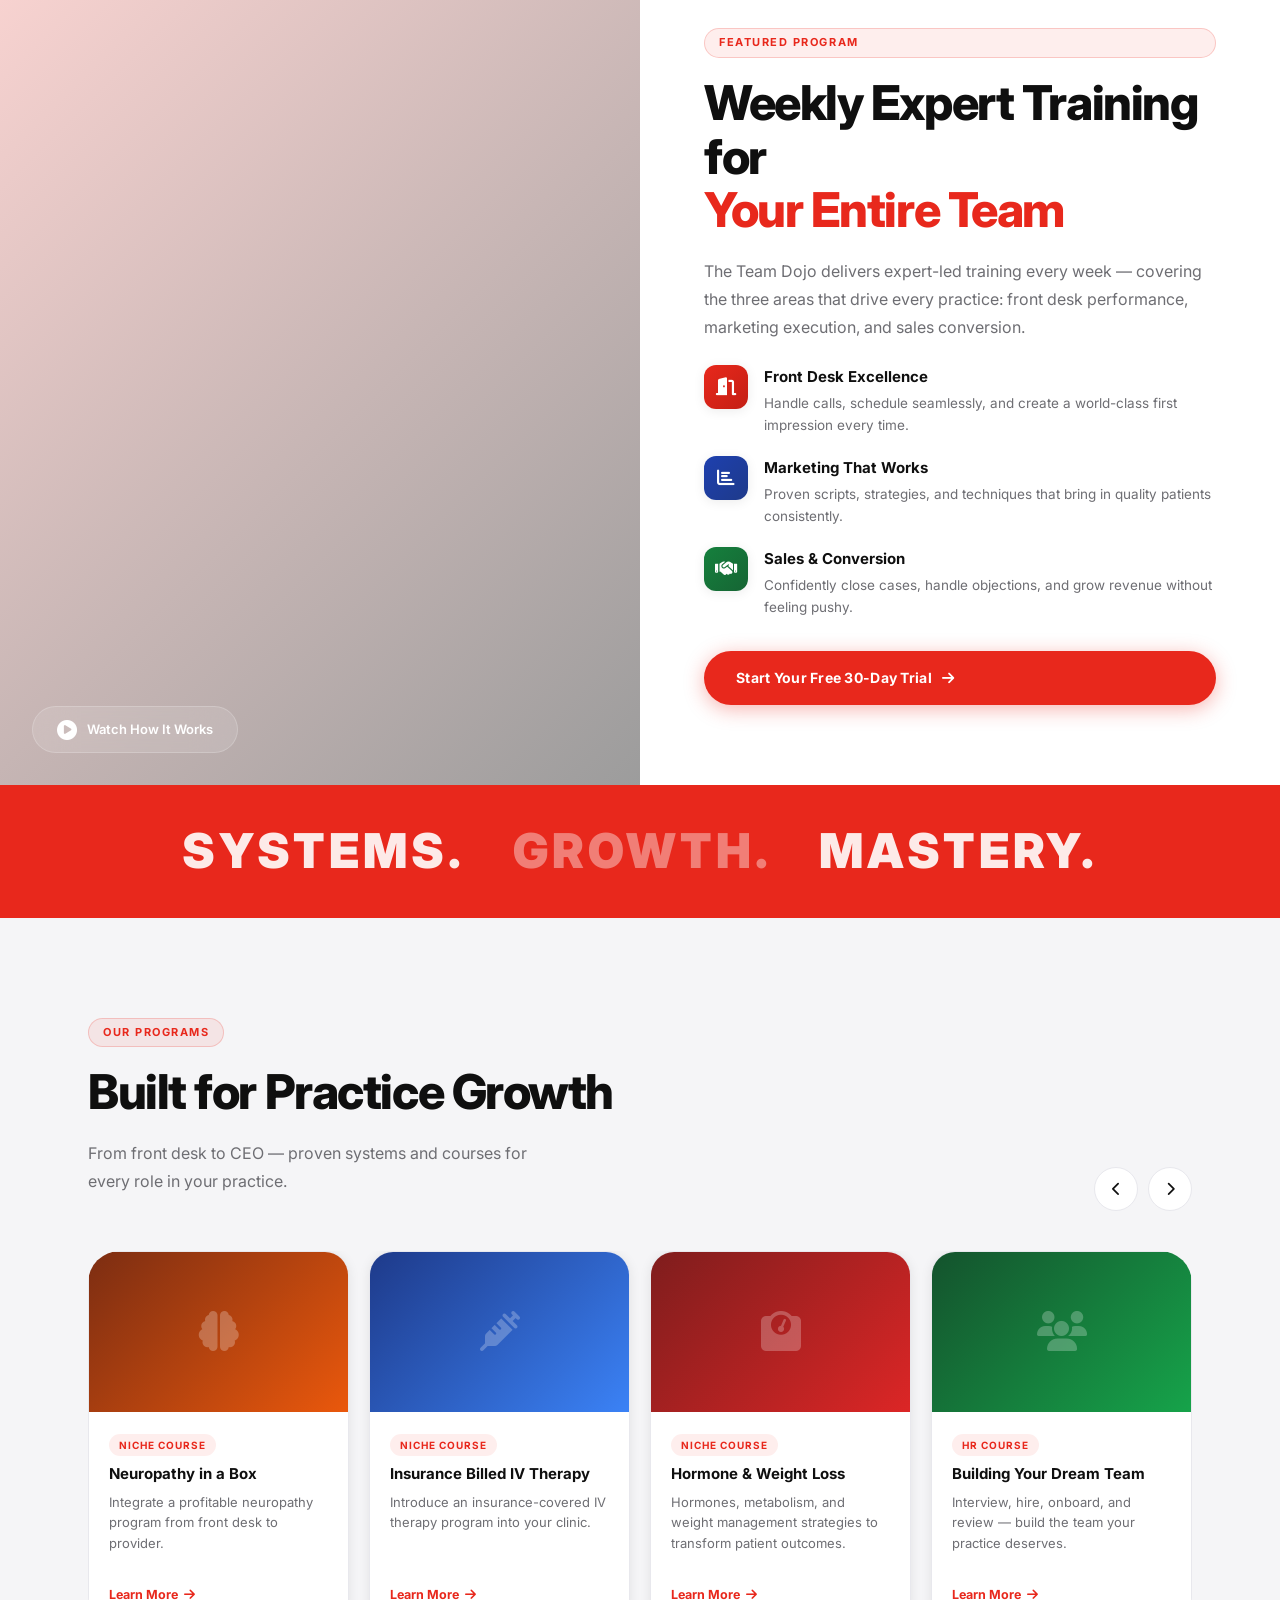
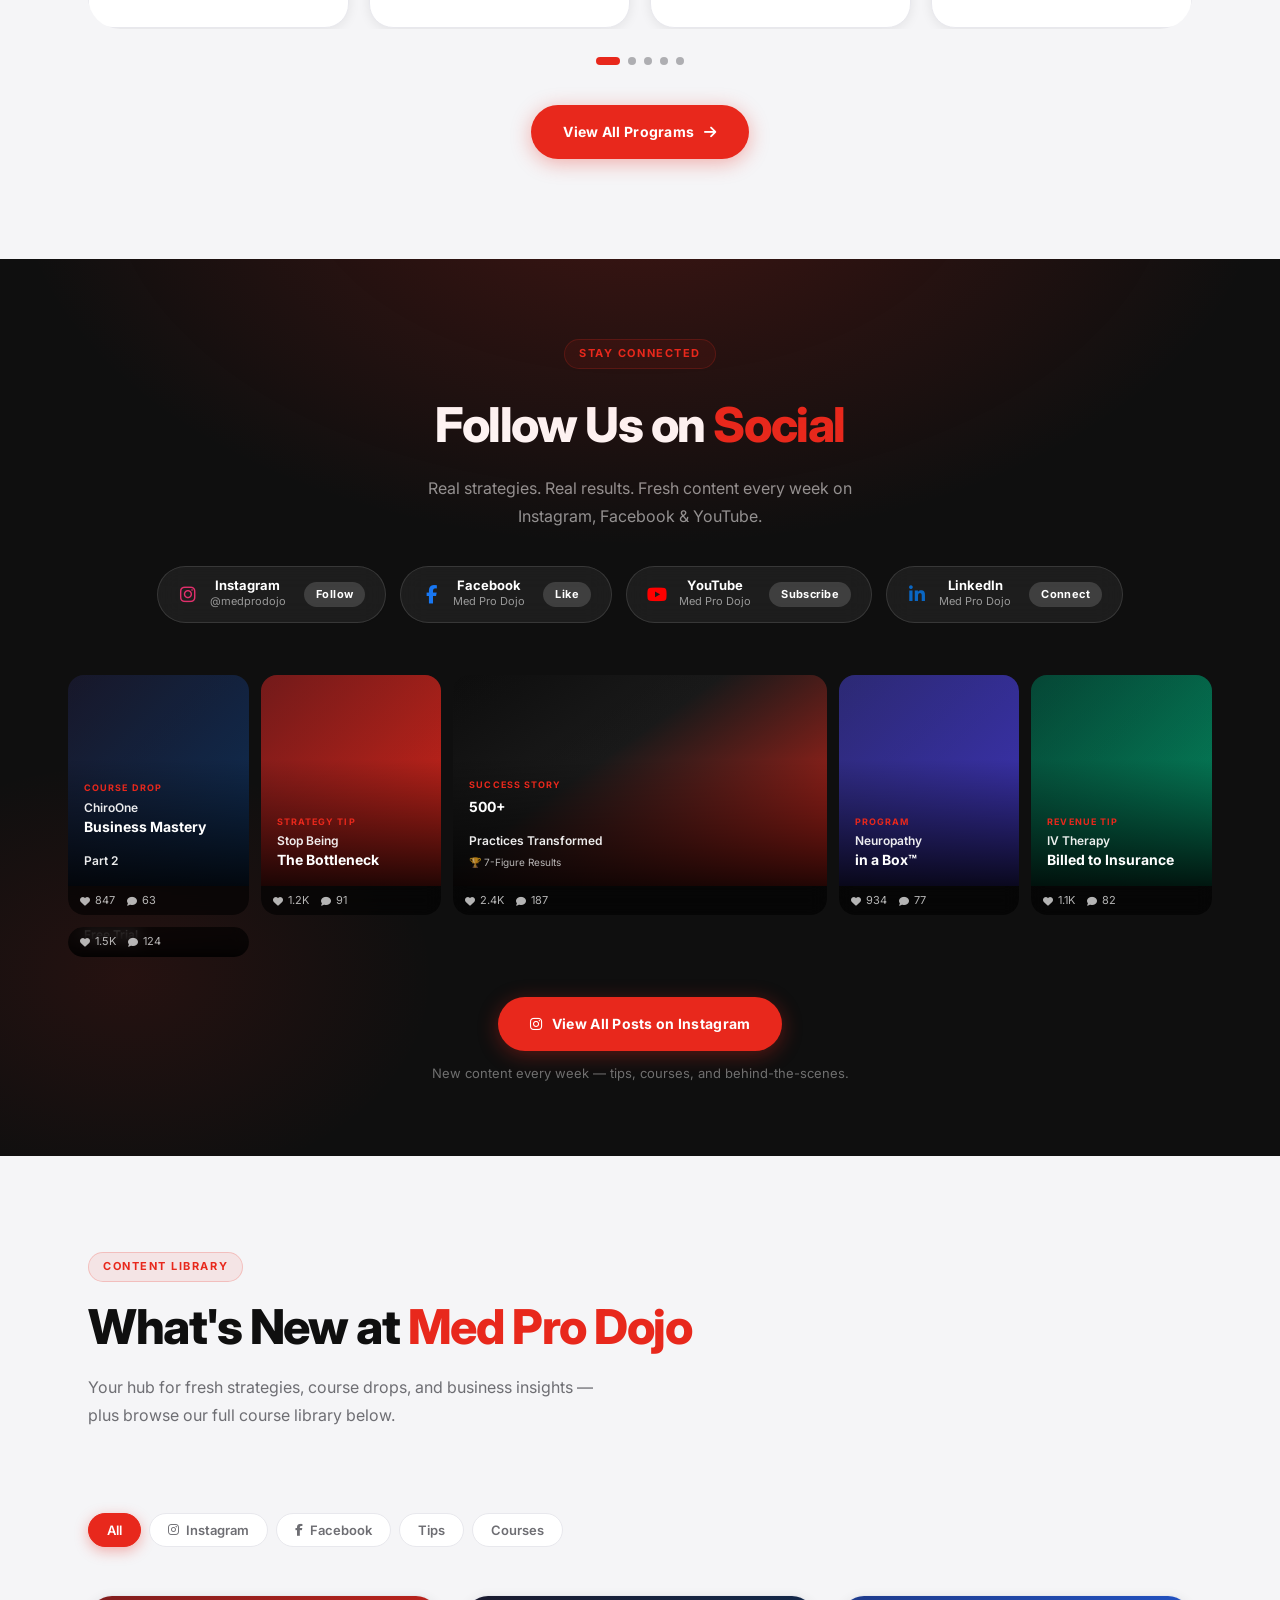
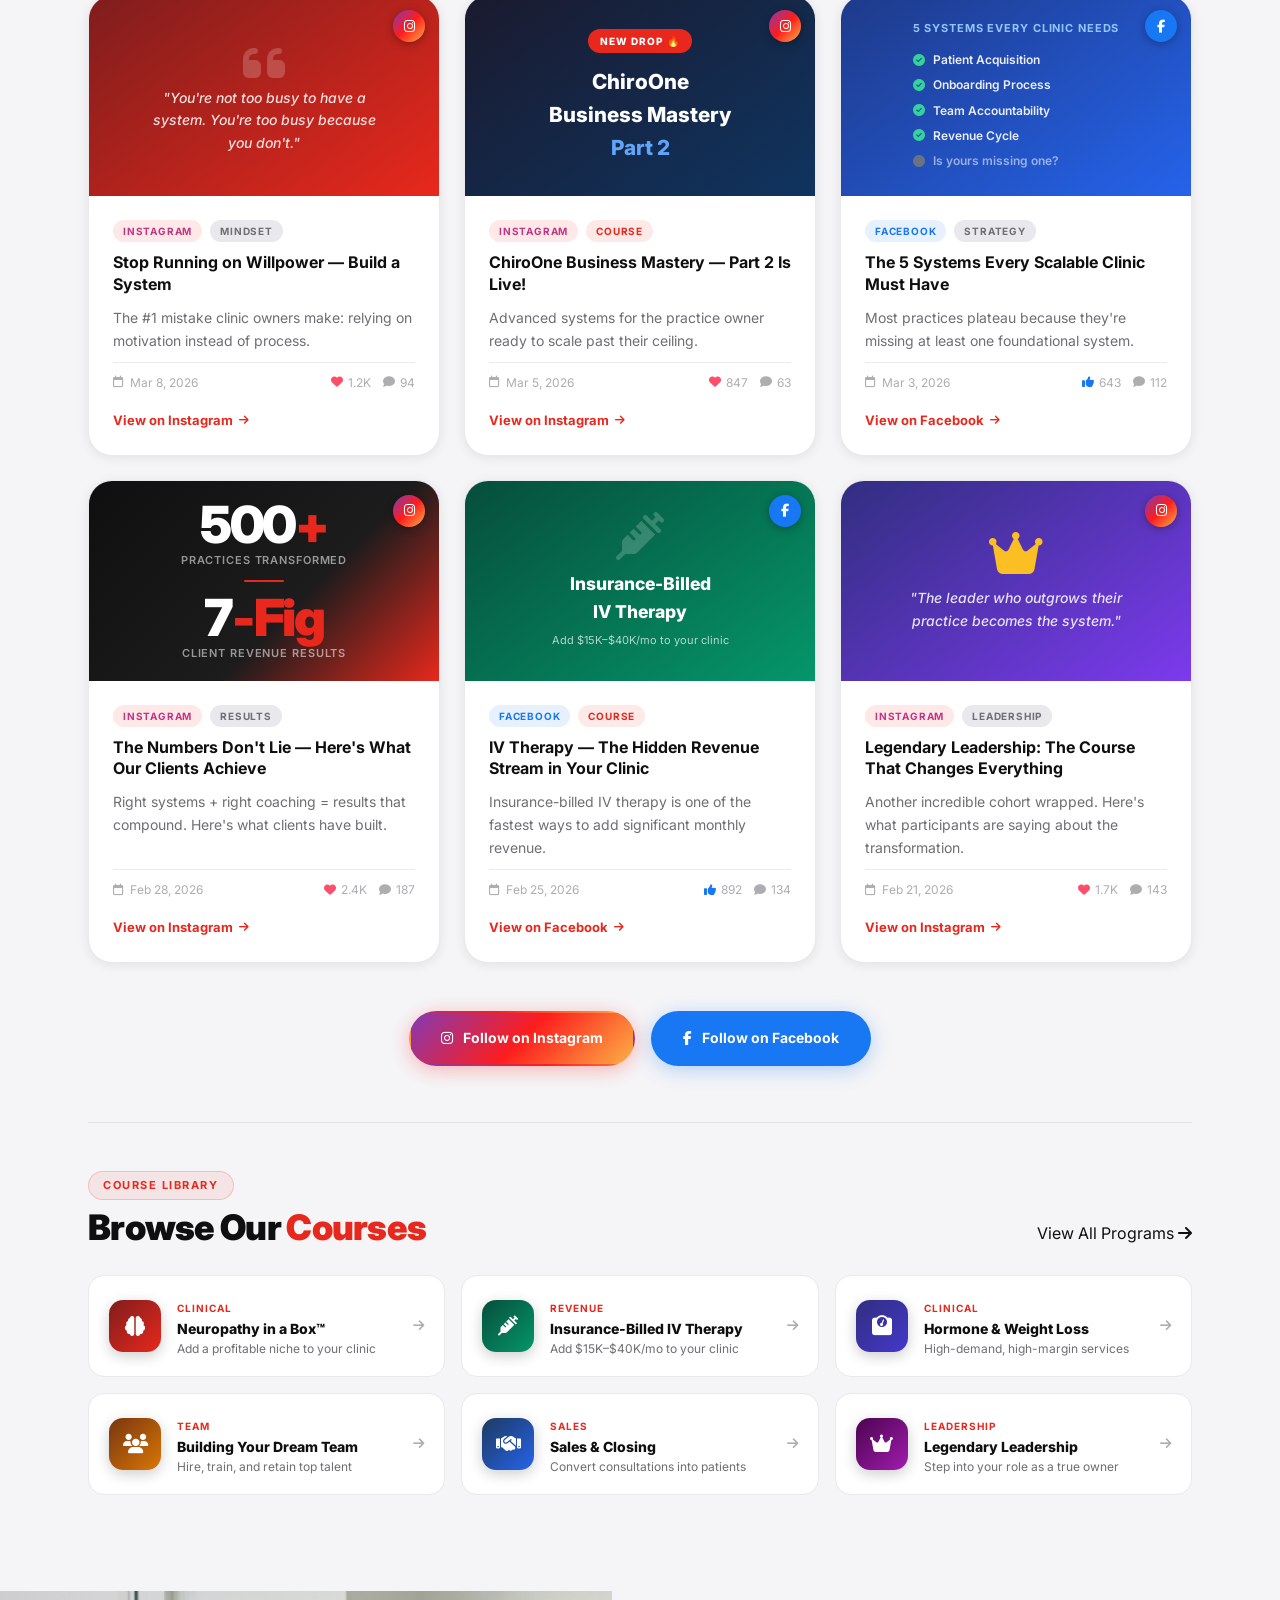
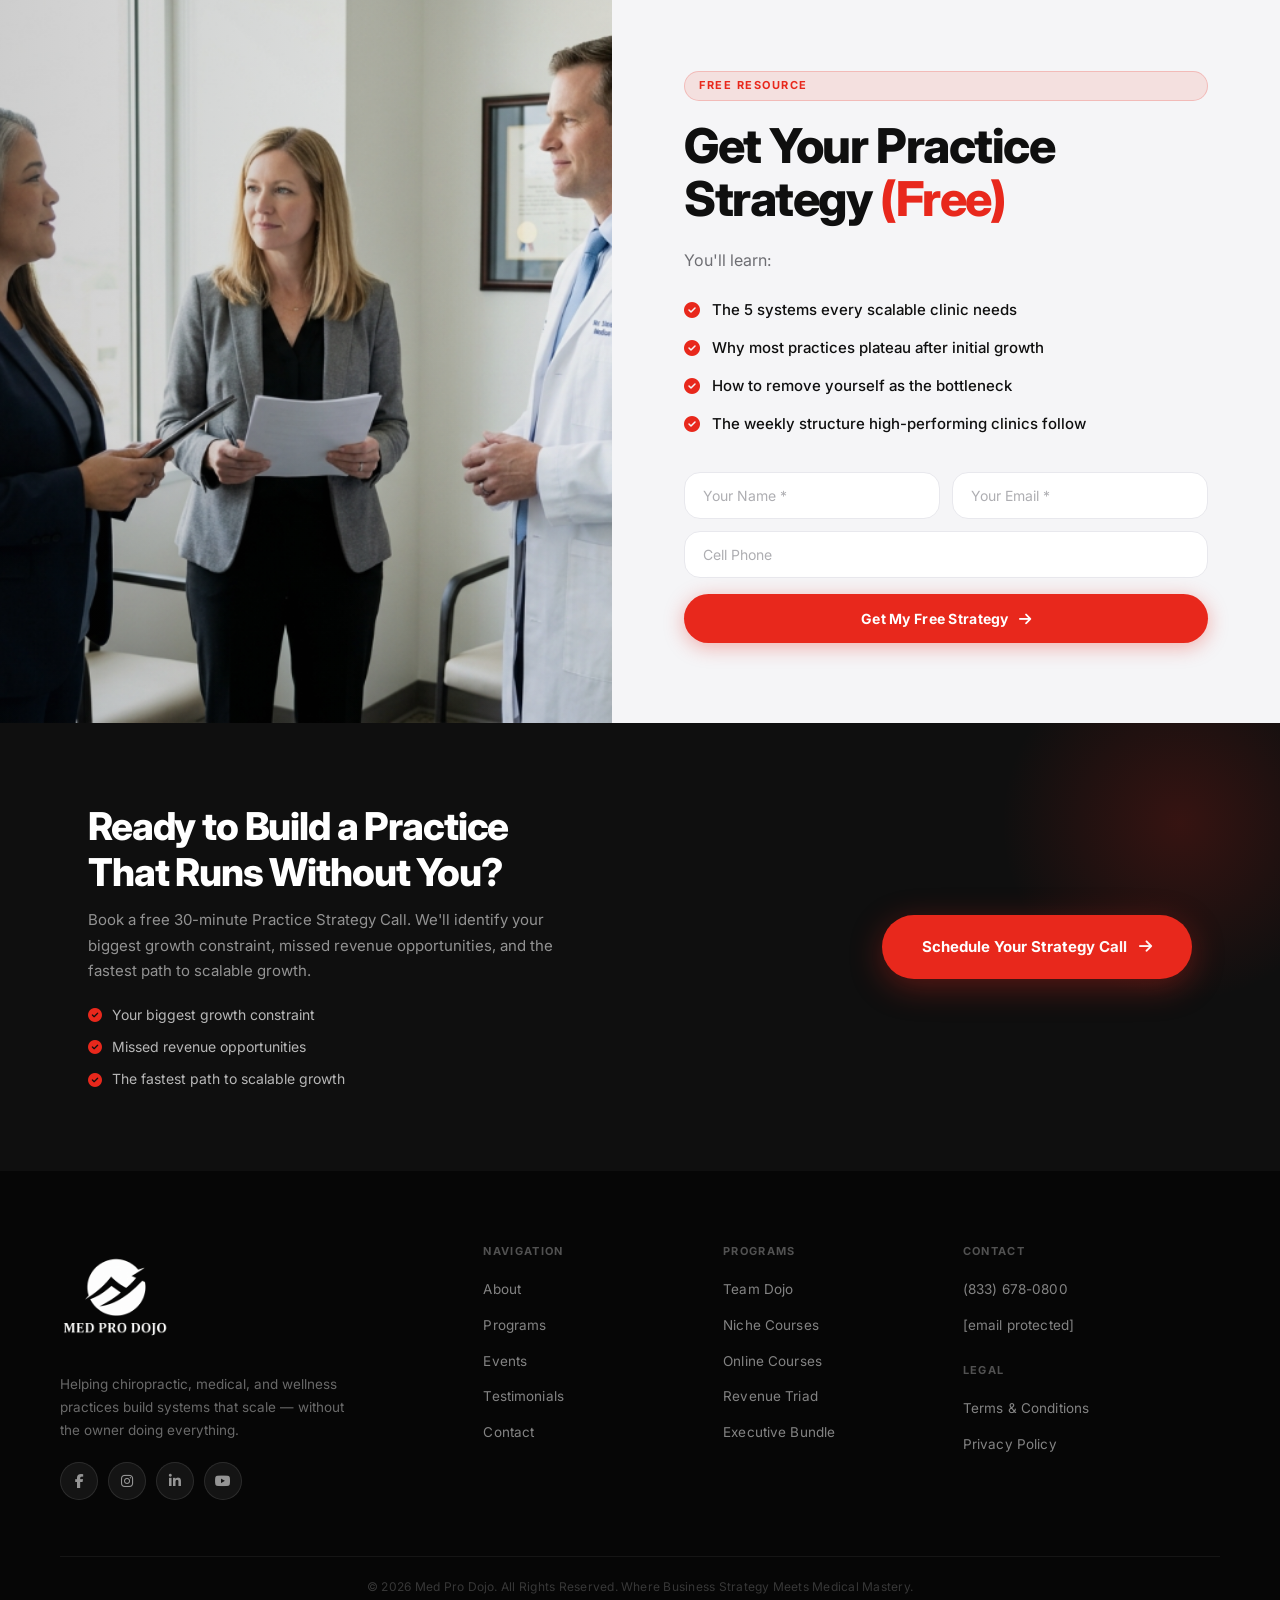
==== commit 5bb65530: "Add files via upload" ====
--- a/index.html
+++ b/index.html
@@ -25,7 +25,7 @@
   <nav class="navbar" id="navbar">
     <div class="nav-wrap">
       <a href="index.html" class="nav-logo">
-        <img src="images/logo-official.png" alt="Med Pro Dojo" class="logo-img-nav" />
+        <img src="images/logo-vector.png" alt="Med Pro Dojo" class="logo-img-nav" />
       </a>
       <div class="nav-links" id="navLinks">
         <a href="index.html" class="nav-link active">Home</a>
@@ -217,7 +217,7 @@
         <!-- CENTER HUB -->
         <div class="gsd-hub">
           <div class="gsd-hub-inner">
-            <img src="images/logo-official.png" alt="Med Pro Dojo" class="gsd-hub-logo" />
+            <img src="images/logo-vector.png" alt="Med Pro Dojo" class="gsd-hub-logo" />
           </div>
         </div>
 
@@ -754,7 +754,7 @@
         <p class="footer-col-label">Contact</p>
         <ul>
           <li><a href="tel:8336780800">(833) 678-0800</a></li>
-          <li><a href="mailto:info@medprodojo.com">info@medprodojo.com</a></li>
+          <li><a href="/cdn-cgi/l/email-protection#f69f989099b69b939286849992999c99d895999b"><span class="__cf_email__" data-cfemail="4821262e2708252d2c383a272c272227662b2725">[email&#160;protected]</span></a></li>
         </ul>
         <p class="footer-col-label" style="margin-top:24px">Legal</p>
         <ul>
@@ -769,6 +769,6 @@
   </footer>
 
   <div class="toast" id="toast"></div>
-  <script src="js/main.js"></script>
+  <script data-cfasync="false" src="/cdn-cgi/scripts/5c5dd728/cloudflare-static/email-decode.min.js"></script><script src="js/main.js"></script>
 </body>
 </html>
